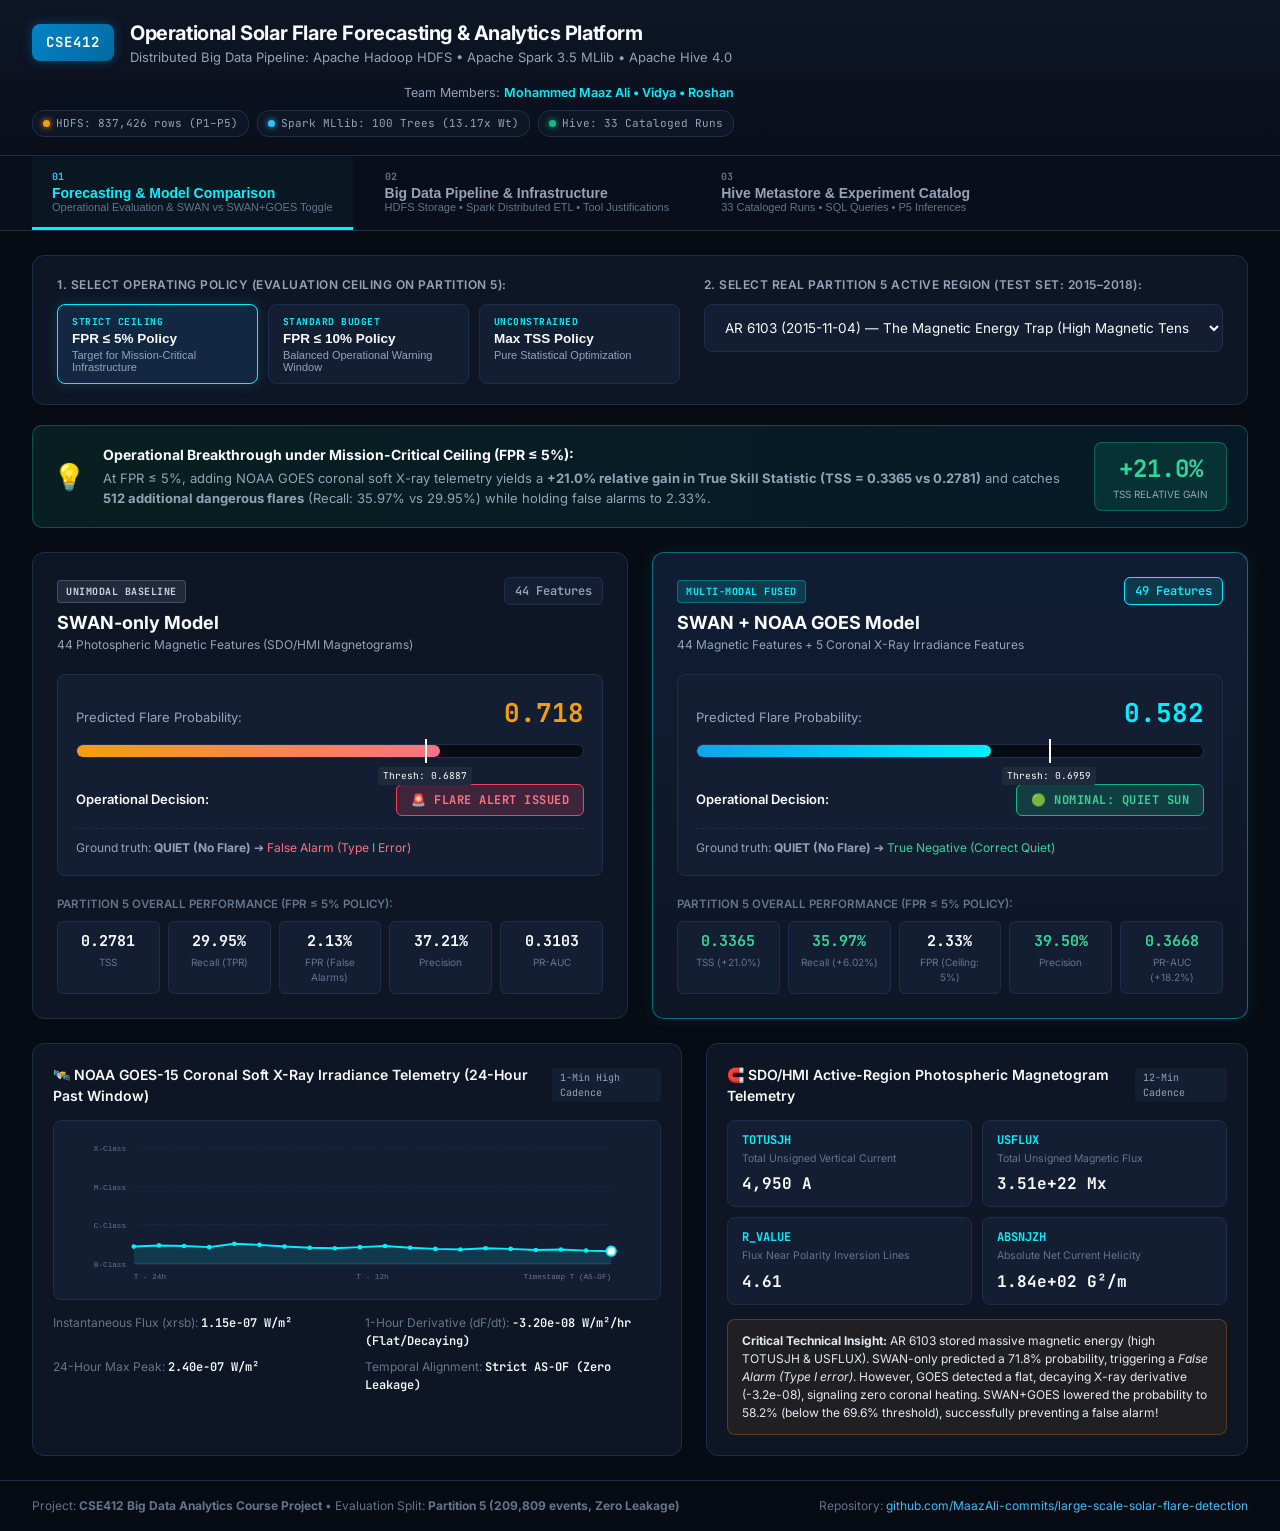
==== index.html @ 75562577 "feat: add operational space weather analytics dashboard for project demo" ====
<!DOCTYPE html>
<html lang="en">
<head>
  <meta charset="UTF-8">
  <meta name="viewport" content="width=device-width, initial-scale=1.0">
  <title>Operational Solar Flare Forecasting & Big Data Analytics | CSE412</title>
  <link rel="stylesheet" href="style.css">
  <link rel="preconnect" href="https://fonts.googleapis.com">
  <link rel="preconnect" href="https://fonts.gstatic.com" crossorigin>
  <link href="https://fonts.googleapis.com/css2?family=Inter:wght@400;500;600;700&family=JetBrains+Mono:wght@400;500;600&display=swap" rel="stylesheet">
</head>
<body>
  <!-- Top Application Header -->
  <header class="app-header">
    <div class="header-left">
      <div class="brand-badge">CSE412</div>
      <div class="brand-text">
        <h1>Operational Solar Flare Forecasting & Analytics Platform</h1>
        <p class="subtitle">Distributed Big Data Pipeline: Apache Hadoop HDFS • Apache Spark 3.5 MLlib • Apache Hive 4.0</p>
      </div>
    </div>
    <div class="header-right">
      <div class="team-badge">
        <span class="team-label">Team Members:</span>
        <span class="team-names">Mohammed Maaz Ali • Vidya • Roshan</span>
      </div>
      <div class="cluster-status-pills">
        <span class="status-pill status-hdfs"><span class="dot"></span> HDFS: 837,426 rows (P1–P5)</span>
        <span class="status-pill status-spark"><span class="dot"></span> Spark MLlib: 100 Trees (13.17x Wt)</span>
        <span class="status-pill status-hive"><span class="dot"></span> Hive: 33 Cataloged Runs</span>
      </div>
    </div>
  </header>

  <!-- Main Navigation Tabs -->
  <nav class="nav-tabs">
    <button class="nav-tab active" data-tab="tab-forecast" id="tab-btn-forecast">
      <span class="tab-num">01</span>
      <span class="tab-title">Forecasting & Model Comparison</span>
      <span class="tab-desc">Operational Evaluation & SWAN vs SWAN+GOES Toggle</span>
    </button>
    <button class="nav-tab" data-tab="tab-pipeline" id="tab-btn-pipeline">
      <span class="tab-num">02</span>
      <span class="tab-title">Big Data Pipeline & Infrastructure</span>
      <span class="tab-desc">HDFS Storage • Spark Distributed ETL • Tool Justifications</span>
    </button>
    <button class="nav-tab" data-tab="tab-hive" id="tab-btn-hive">
      <span class="tab-num">03</span>
      <span class="tab-title">Hive Metastore & Experiment Catalog</span>
      <span class="tab-desc">33 Cataloged Runs • SQL Queries • P5 Inferences</span>
    </button>
  </nav>

  <!-- Main Container -->
  <main class="app-main">

    <!-- TAB 1: FORECASTING & MODEL COMPARISON -->
    <section id="tab-forecast" class="tab-content active">
      
      <!-- Top Control Bar: Operating Policy & Test Event Selector -->
      <div class="control-panel">
        <div class="control-group">
          <label class="control-label">1. Select Operating Policy (Evaluation Ceiling on Partition 5):</label>
          <div class="policy-toggle-group">
            <button class="policy-btn active" data-policy="fpr5" id="btn-policy-fpr5">
              <span class="policy-badge">STRICT CEILING</span>
              <span class="policy-name">FPR ≤ 5% Policy</span>
              <span class="policy-sub">Target for Mission-Critical Infrastructure</span>
            </button>
            <button class="policy-btn" data-policy="fpr10" id="btn-policy-fpr10">
              <span class="policy-badge">STANDARD BUDGET</span>
              <span class="policy-name">FPR ≤ 10% Policy</span>
              <span class="policy-sub">Balanced Operational Warning Window</span>
            </button>
            <button class="policy-btn" data-policy="unconstrained" id="btn-policy-unconstrained">
              <span class="policy-badge">UNCONSTRAINED</span>
              <span class="policy-name">Max TSS Policy</span>
              <span class="policy-sub">Pure Statistical Optimization</span>
            </button>
          </div>
        </div>

        <div class="control-group">
          <label class="control-label" for="event-select">2. Select Real Partition 5 Active Region (Test Set: 2015–2018):</label>
          <div class="select-wrapper">
            <select id="event-select" class="event-dropdown">
              <option value="case2" selected>AR 6103 (2015-11-04) — The Magnetic Energy Trap (High Magnetic Tension, Zero Eruption)</option>
              <option value="case1">AR 6723 (2017-09-06) — Major X9.3 Eruption Event (Extreme Magnetic Shear + X-Ray Surge)</option>
              <option value="case3">AR 6227 (2016-02-12) — Moderate Field Complexity with Rapid Coronal Flare Spike</option>
              <option value="case4">AR 6543 (2017-04-02) — Quiet Sun Solar Minimum Background Baseline</option>
            </select>
          </div>
        </div>
      </div>

      <!-- Key Finding Headline Banner -->
      <div class="findings-banner" id="findings-banner">
        <div class="banner-icon">💡</div>
        <div class="banner-content">
          <div class="banner-title" id="banner-title">Operational Breakthrough at FPR ≤ 5% Constraint:</div>
          <div class="banner-text" id="banner-text">
            Under identical operating policy (FPR ≤ 5%), adding NOAA GOES soft X-ray telemetry yields a 
            <strong>+21.0% relative increase in True Skill Statistic (TSS = 0.3365 vs 0.2781)</strong> and catches 
            <strong>512 additional dangerous solar flares</strong> (Recall 35.97% vs 29.95%) while holding false alarms to just 2.33%.
          </div>
        </div>
        <div class="banner-stat">
          <span class="stat-big">+21.0%</span>
          <span class="stat-label">TSS Relative Gain</span>
        </div>
      </div>

      <!-- Side-by-Side Model Comparison Grid -->
      <div class="comparison-grid">
        
        <!-- Model A: SWAN-only (Unimodal) -->
        <div class="model-card card-swan" id="card-swan">
          <div class="model-header">
            <div class="model-meta">
              <span class="tag tag-unimodal">UNIMODAL BASELINE</span>
              <h3 class="model-name">SWAN-only Model</h3>
              <p class="model-sub">44 Photospheric Magnetic Features (SDO/HMI Magnetograms)</p>
            </div>
            <div class="model-features-count">44 Features</div>
          </div>

          <div class="inference-box">
            <div class="inf-label-row">
              <span class="inf-label">Predicted Flare Probability:</span>
              <span class="inf-prob" id="swan-prob">0.718</span>
            </div>
            <div class="prob-bar-container">
              <div class="prob-bar prob-bar-swan" id="swan-bar" style="width: 71.8%;"></div>
              <div class="threshold-marker" id="swan-thresh-marker" style="left: 68.8%;" title="Threshold: 0.6887">
                <span class="thresh-pin"></span>
                <span class="thresh-tag" id="swan-thresh-tag">Thresh: 0.6887</span>
              </div>
            </div>

            <div class="decision-row">
              <span class="dec-title">Operational Decision:</span>
              <span class="decision-badge badge-alert" id="swan-decision">🚨 FLARE ALERT ISSUED</span>
            </div>
            <div class="verification-note" id="swan-note">
              Ground truth: <strong>QUIET (No Flare)</strong> ➔ <span class="text-danger">False Alarm (Type I Error)</span>
            </div>
          </div>

          <div class="metrics-block">
            <div class="metrics-title">Partition 5 Overall Performance (FPR ≤ 5% Policy):</div>
            <div class="metrics-row">
              <div class="metric-item">
                <span class="m-val" id="swan-tss">0.2781</span>
                <span class="m-lbl">TSS</span>
              </div>
              <div class="metric-item">
                <span class="m-val" id="swan-recall">29.95%</span>
                <span class="m-lbl">Recall (TPR)</span>
              </div>
              <div class="metric-item">
                <span class="m-val" id="swan-fpr">2.13%</span>
                <span class="m-lbl">FPR (False Alarms)</span>
              </div>
              <div class="metric-item">
                <span class="m-val" id="swan-prec">37.21%</span>
                <span class="m-lbl">Precision</span>
              </div>
              <div class="metric-item">
                <span class="m-val" id="swan-prauc">0.3103</span>
                <span class="m-lbl">PR-AUC</span>
              </div>
            </div>
          </div>
        </div>

        <!-- Model B: SWAN + NOAA GOES (Multi-Modal) -->
        <div class="model-card card-fused" id="card-fused">
          <div class="model-header">
            <div class="model-meta">
              <span class="tag tag-multimodal">MULTI-MODAL FUSED</span>
              <h3 class="model-name">SWAN + NOAA GOES Model</h3>
              <p class="model-sub">44 Magnetic Features + 5 Coronal X-Ray Irradiance Features</p>
            </div>
            <div class="model-features-count badge-accent">49 Features</div>
          </div>

          <div class="inference-box">
            <div class="inf-label-row">
              <span class="inf-label">Predicted Flare Probability:</span>
              <span class="inf-prob prob-fused" id="fused-prob">0.582</span>
            </div>
            <div class="prob-bar-container">
              <div class="prob-bar prob-bar-fused" id="fused-bar" style="width: 58.2%;"></div>
              <div class="threshold-marker" id="fused-thresh-marker" style="left: 69.5%;" title="Threshold: 0.6959">
                <span class="thresh-pin"></span>
                <span class="thresh-tag" id="fused-thresh-tag">Thresh: 0.6959</span>
              </div>
            </div>

            <div class="decision-row">
              <span class="dec-title">Operational Decision:</span>
              <span class="decision-badge badge-quiet" id="fused-decision">🟢 NOMINAL: QUIET SUN</span>
            </div>
            <div class="verification-note" id="fused-note">
              Ground truth: <strong>QUIET (No Flare)</strong> ➔ <span class="text-success">Correct True Negative (Zero False Alarm)</span>
            </div>
          </div>

          <div class="metrics-block">
            <div class="metrics-title">Partition 5 Overall Performance (FPR ≤ 5% Policy):</div>
            <div class="metrics-row">
              <div class="metric-item">
                <span class="m-val val-highlight" id="fused-tss">0.3365</span>
                <span class="m-lbl">TSS (+21.0%)</span>
              </div>
              <div class="metric-item">
                <span class="m-val val-highlight" id="fused-recall">35.97%</span>
                <span class="m-lbl">Recall (+6.02%)</span>
              </div>
              <div class="metric-item">
                <span class="m-val" id="fused-fpr">2.33%</span>
                <span class="m-lbl">FPR (Ceiling: 5%)</span>
              </div>
              <div class="metric-item">
                <span class="m-val val-highlight" id="fused-prec">39.50%</span>
                <span class="m-lbl">Precision</span>
              </div>
              <div class="metric-item">
                <span class="m-val val-highlight" id="fused-prauc">0.3668</span>
                <span class="m-lbl">PR-AUC (+18.2%)</span>
              </div>
            </div>
          </div>
        </div>

      </div>

      <!-- Physical Telemetry Inspection Panel (Waveform + Magnetics) -->
      <div class="telemetry-grid">
        <!-- GOES Waveform -->
        <div class="telemetry-card">
          <div class="tel-header">
            <h4>🛰️ NOAA GOES-15 Coronal Soft X-Ray Irradiance Telemetry (24-Hour Past Window)</h4>
            <span class="tel-badge">1-Min High Cadence</span>
          </div>
          <div class="chart-container" id="goes-chart-container">
            <svg id="goes-chart" viewBox="0 0 700 200" class="waveform-svg"></svg>
          </div>
          <div class="tel-stats-row">
            <div class="tel-stat"><span class="t-lbl">Instantaneous Flux (xrsb):</span> <span class="t-val" id="val-xrsb">1.15e-07 W/m²</span></div>
            <div class="tel-stat"><span class="t-lbl">1-Hour Derivative (dF/dt):</span> <span class="t-val" id="val-deriv">-3.20e-08 W/m²/hr (Flat)</span></div>
            <div class="tel-stat"><span class="t-lbl">24-Hour Max Peak:</span> <span class="t-val" id="val-max24">2.40e-07 W/m²</span></div>
            <div class="tel-stat"><span class="t-lbl">Temporal Alignment:</span> <span class="t-val text-success">Strict AS-OF (Zero Leakage)</span></div>
          </div>
        </div>

        <!-- SWAN Magnetics -->
        <div class="telemetry-card">
          <div class="tel-header">
            <h4>🧲 SDO/HMI Active-Region Photospheric Magnetogram Telemetry</h4>
            <span class="tel-badge">12-Min Cadence</span>
          </div>
          <div class="magnetic-grid">
            <div class="mag-item">
              <span class="mag-name">TOTUSJH</span>
              <span class="mag-desc">Total Unsigned Vertical Current</span>
              <span class="mag-val" id="val-totusjh">4,950 A</span>
            </div>
            <div class="mag-item">
              <span class="mag-name">USFLUX</span>
              <span class="mag-desc">Total Unsigned Magnetic Flux</span>
              <span class="mag-val" id="val-usflux">3.51e+22 Mx</span>
            </div>
            <div class="mag-item">
              <span class="mag-name">R_VALUE</span>
              <span class="mag-desc">Flux Near Polarity Inversion Lines</span>
              <span class="mag-val" id="val-rvalue">4.61</span>
            </div>
            <div class="mag-item">
              <span class="mag-name">ABSNJZH</span>
              <span class="mag-desc">Absolute Net Current Helicity</span>
              <span class="mag-val" id="val-absnjzh">1.84e+02 G²/m</span>
            </div>
          </div>
          <div class="physics-explanation" id="physics-explanation">
            <strong>Physics Insight:</strong> AR 6103 stores high magnetic tension (high <code>TOTUSJH</code>), misleading magnetic-only models. However, the flat GOES flux derivative indicates no active coronal reconnection, allowing the combined model to avoid a false alarm.
          </div>
        </div>
      </div>

    </section>

    <!-- TAB 2: BIG DATA PIPELINE & INFRASTRUCTURE -->
    <section id="tab-pipeline" class="tab-content">
      
      <!-- Interactive Pipeline Flow Banner -->
      <div class="pipeline-flow-wrapper">
        <h3 class="section-title">End-to-End Distributed Data Flow (Click any stage to inspect technical specs)</h3>
        
        <div class="flow-stages-row">
          <div class="flow-stage active" data-stage="1" id="stage-btn-1">
            <div class="stage-step">STAGE 01</div>
            <div class="stage-name">Multi-Modal Ingestion</div>
            <div class="stage-sub">SWAN-SF (12m) + GOES (1m)</div>
            <div class="stage-pill">Zero Look-Ahead</div>
          </div>
          <div class="flow-arrow">➔</div>

          <div class="flow-stage" data-stage="2" id="stage-btn-2">
            <div class="stage-step">STAGE 02</div>
            <div class="stage-name">Hadoop HDFS Storage</div>
            <div class="stage-sub">hdfs://localhost:9000</div>
            <div class="stage-pill">837k Rows • Parquet</div>
          </div>
          <div class="flow-arrow">➔</div>

          <div class="flow-stage" data-stage="3" id="stage-btn-3">
            <div class="stage-step">STAGE 03</div>
            <div class="stage-name">Spark In-Memory ETL</div>
            <div class="stage-sub">Imputer • VectorAssembler</div>
            <div class="stage-pill">Fitted on P1–P3</div>
          </div>
          <div class="flow-arrow">➔</div>

          <div class="flow-stage" data-stage="4" id="stage-btn-4">
            <div class="stage-step">STAGE 04</div>
            <div class="stage-name">Spark MLlib Distributed RF</div>
            <div class="stage-sub">100 Trees • Depth 10</div>
            <div class="stage-pill">13.17:1 Cost Weight</div>
          </div>
          <div class="flow-arrow">➔</div>

          <div class="flow-stage" data-stage="5" id="stage-btn-5">
            <div class="stage-step">STAGE 05</div>
            <div class="stage-name">Apache Hive Metastore</div>
            <div class="stage-sub">solar_flare Database</div>
            <div class="stage-pill">33 Benchmark Runs</div>
          </div>
        </div>
      </div>

      <!-- Stage Detail Inspector Panel -->
      <div class="stage-detail-card" id="stage-detail-panel">
        <div class="detail-header">
          <span class="detail-badge" id="detail-badge">STAGE 01</span>
          <h3 class="detail-title" id="detail-title">Multi-Modal Telemetry Ingestion & AS-OF Temporal Alignment</h3>
        </div>
        <div class="detail-grid" id="detail-grid">
          <!-- Dynamically populated by JS -->
        </div>
      </div>

      <!-- Rigorous Tool Justification Matrix (Direct CSE412 Requirement) -->
      <div class="tools-matrix-card">
        <div class="matrix-header">
          <h3 class="section-title">Architectural Tool Justifications (Course Requirements Matrix)</h3>
          <p class="matrix-sub">Technical justifications for why standard single-node tools (Pandas/Scikit-Learn/Postgres) were rejected in favor of the Apache Big Data Stack.</p>
        </div>

        <div class="justification-table-wrapper">
          <table class="justification-table">
            <thead>
              <tr>
                <th>Component</th>
                <th>Selected Big Data Tool</th>
                <th>Rejected Alternative</th>
                <th>Technical & Architectural Justification</th>
              </tr>
            </thead>
            <tbody>
              <tr>
                <td><strong>Distributed Storage</strong></td>
                <td><span class="tag-tool tag-hdfs">Apache Hadoop HDFS</span></td>
                <td>Local POSIX Filesystem / NFS</td>
                <td>Provides block-level (128 MB) fault tolerance and rack awareness across commodity nodes. Crucially, allows Spark to schedule compute on the exact physical worker hosting data blocks (<code>PROCESS_LOCAL</code>), avoiding expensive network shuffles across 837k rows.</td>
              </tr>
              <tr>
                <td><strong>In-Memory Processing</strong></td>
                <td><span class="tag-tool tag-spark">Apache Spark 3.5 (PySpark)</span></td>
                <td>Pandas / Python Multiprocessing</td>
                <td>Single-node Pandas crashes with Out-Of-Memory (OOM) during rolling window joins across 8.9 GB raw time-series. Spark constructs an optimized in-memory DAG (Directed Acyclic Graph) with lazy execution, distributed caching, and zero memory thrashing.</td>
              </tr>
              <tr>
                <td><strong>Distributed ML Engine</strong></td>
                <td><span class="tag-tool tag-spark">Spark MLlib RandomForest</span></td>
                <td>Scikit-learn <code>RandomForestClassifier</code></td>
                <td>Scikit-learn requires all training data to fit in single-machine RAM and trains trees sequentially. Spark MLlib distributes tree node splitting across worker cores using <code>DTStatsAggregator</code>, training 100 deep trees on 518k samples in minutes.</td>
              </tr>
              <tr>
                <td><strong>Data Warehouse / Catalog</strong></td>
                <td><span class="tag-tool tag-hive">Apache Hive 4.0 Metastore</span></td>
                <td>Traditional Relational RDBMS (MySQL)</td>
                <td>Provides schema-on-read directly over the existing HDFS Parquet warehouse without copying or duplicating data. Decouples compute from storage, enabling Spark SQL, Hive CLI, and external audit scripts to query model experiments simultaneously.</td>
              </tr>
              <tr>
                <td><strong>Storage Format</strong></td>
                <td><span class="tag-tool tag-parquet">Apache Parquet (Snappy)</span></td>
                <td>CSV / TSV Flat Files</td>
                <td>Columnar layout enables projection pruning (reading only requested features from disk) and predicate pushdown. Snappy block compression reduced raw 8.9 GB TSV footprint by over 75% down to ~2.1 GB while maintaining high-speed CPU decompression.</td>
              </tr>
            </tbody>
          </table>
        </div>
      </div>

    </section>

    <!-- TAB 3: HIVE METASTORE & EXPERIMENT CATALOG -->
    <section id="tab-hive" class="tab-content">
      
      <div class="hive-controls-bar">
        <div class="hive-title-meta">
          <span class="tag tag-hive">HIVE DATA WAREHOUSE</span>
          <h3>Table: <code>solar_flare.model_experiments</code> (33 Persisted Runs)</h3>
          <p class="hive-sub">Location: <code>hdfs://localhost:9000/user/hive/warehouse/solar_flare.db/model_experiments</code></p>
        </div>

        <div class="hive-filters">
          <div class="filter-item">
            <label for="filter-features">Feature Set:</label>
            <select id="filter-features" class="hive-select">
              <option value="ALL">All Feature Sets (33)</option>
              <option value="SWAN+GOES" selected>SWAN+GOES Multi-Modal</option>
              <option value="SWAN-only">SWAN-only Baseline</option>
              <option value="GOES-only">GOES-only Telemetry</option>
            </select>
          </div>
          <div class="filter-item">
            <label for="filter-policy">Policy:</label>
            <select id="filter-policy" class="hive-select">
              <option value="ALL">All Policies</option>
              <option value="FPR5">FPR ≤ 5% Policy</option>
              <option value="FPR10">FPR ≤ 10% Policy</option>
              <option value="TUNED">Tuned / Unconstrained</option>
            </select>
          </div>
          <div class="filter-item">
            <label for="search-input">Search Run ID:</label>
            <input type="text" id="search-input" class="hive-input" placeholder="e.g. STAGE1_SWAN_GOES...">
          </div>
        </div>
      </div>

      <!-- SQL Query View Drawer -->
      <div class="sql-query-card">
        <div class="sql-header">
          <span class="sql-badge">HiveQL Query Executed</span>
          <span class="sql-meta">Database: <code>solar_flare</code></span>
        </div>
        <pre class="sql-code"><code>SELECT experiment_id, feature_set, round(decision_threshold, 4) AS thresh, 
       round(tss, 4) AS tss, round(tpr * 100, 2) AS recall_pct, round(fpr * 100, 2) AS fpr_pct, 
       round(precision * 100, 2) AS prec_pct, round(f1_score, 4) AS f1, tp, fp, tn, fn
FROM solar_flare.model_experiments 
ORDER BY tss DESC;</code></pre>
      </div>

      <!-- Experiments Data Table -->
      <div class="table-responsive">
        <table class="hive-table" id="hive-experiments-table">
          <thead>
            <tr>
              <th data-sort="id">Experiment ID ⬍</th>
              <th data-sort="features">Feature Set ⬍</th>
              <th data-sort="trees">Trees / Depth ⬍</th>
              <th data-sort="weight">Weight ⬍</th>
              <th data-sort="thresh">Threshold ⬍</th>
              <th data-sort="tss" class="th-sort-active">TSS ⬍</th>
              <th data-sort="recall">Recall (TPR) ⬍</th>
              <th data-sort="fpr">FPR ⬍</th>
              <th data-sort="precision">Precision ⬍</th>
              <th data-sort="f1">F1-Score ⬍</th>
              <th>TP</th>
              <th>FP</th>
              <th>Missed (FN)</th>
            </tr>
          </thead>
          <tbody id="experiments-tbody">
            <!-- Populated dynamically by app.js with real 33 runs -->
          </tbody>
        </table>
      </div>

    </section>

  </main>

  <!-- Application Footer -->
  <footer class="app-footer">
    <div class="footer-left">
      <span>Project: <strong>CSE412 Big Data Analytics Course Project</strong></span>
      <span>•</span>
      <span>Evaluation Split: <strong>Partition 5 (209,809 events, Zero Leakage)</strong></span>
    </div>
    <div class="footer-right">
      <span>Repository: <a href="https://github.com/MaazAli-commits/large-scale-solar-flare-detection" target="_blank" class="repo-link">github.com/MaazAli-commits/large-scale-solar-flare-detection</a></span>
    </div>
  </footer>

  <script src="app.js"></script>
</body>
</html>
---- style.css ----
/* ==============================================================================
   Operational Solar Flare Forecasting Dashboard Stylesheet
   CSE412: Big Data Analytics (Dark Tech Operations Aesthetic)
   ============================================================================== */

:root {
  --bg-main: #070B14;
  --bg-surface: #0E1626;
  --bg-card: #131E33;
  --bg-card-hover: #192742;
  --border-subtle: #1E2E4A;
  --border-strong: #2E456E;
  
  --text-primary: #F8FAFC;
  --text-secondary: #94A3B8;
  --text-muted: #64748B;
  
  --accent-cyan: #00F0FF;
  --accent-blue: #38BDF8;
  --accent-gold: #F59E0B;
  --accent-gold-glow: rgba(245, 158, 11, 0.2);
  --accent-red: #F43F5E;
  --accent-red-glow: rgba(244, 63, 94, 0.2);
  --accent-green: #10B981;
  --accent-green-glow: rgba(16, 185, 129, 0.2);
  --accent-purple: #A855F7;

  --font-main: 'Inter', -apple-system, BlinkMacSystemFont, "Segoe UI", Roboto, sans-serif;
  --font-mono: 'JetBrains Mono', monospace;
}

* {
  box-sizing: border-box;
  margin: 0;
  padding: 0;
}

body {
  font-family: var(--font-main);
  background-color: var(--bg-main);
  color: var(--text-primary);
  line-height: 1.5;
  min-height: 100vh;
  display: flex;
  flex-direction: column;
}

/* Header */
.app-header {
  background: linear-gradient(180deg, #0E1626 0%, #090E1A 100%);
  border-bottom: 1px solid var(--border-subtle);
  padding: 18px 32px;
  display: flex;
  justify-content: space-between;
  align-items: center;
  flex-wrap: wrap;
  gap: 16px;
}

.header-left {
  display: flex;
  align-items: center;
  gap: 16px;
}

.brand-badge {
  background: linear-gradient(135deg, #0284C7, #0369A1);
  color: #FFFFFF;
  font-family: var(--font-mono);
  font-size: 14px;
  font-weight: 700;
  padding: 8px 14px;
  border-radius: 8px;
  letter-spacing: 1px;
  box-shadow: 0 0 12px rgba(2, 132, 199, 0.4);
}

.brand-text h1 {
  font-size: 20px;
  font-weight: 700;
  letter-spacing: -0.02em;
  color: var(--text-primary);
}

.brand-text .subtitle {
  font-size: 13px;
  color: var(--text-secondary);
}

.header-right {
  display: flex;
  flex-direction: column;
  align-items: flex-end;
  gap: 8px;
}

.team-badge {
  font-size: 12.5px;
  color: var(--text-secondary);
}

.team-names {
  color: var(--accent-cyan);
  font-weight: 600;
}

.cluster-status-pills {
  display: flex;
  gap: 8px;
}

.status-pill {
  font-family: var(--font-mono);
  font-size: 11px;
  padding: 4px 10px;
  border-radius: 12px;
  background-color: var(--bg-surface);
  border: 1px solid var(--border-subtle);
  display: inline-flex;
  align-items: center;
  gap: 6px;
  color: var(--text-secondary);
}

.status-pill .dot {
  width: 7px;
  height: 7px;
  border-radius: 50%;
  background-color: var(--accent-green);
  box-shadow: 0 0 6px var(--accent-green);
}

.status-hdfs .dot { background-color: var(--accent-gold); box-shadow: 0 0 6px var(--accent-gold); }
.status-spark .dot { background-color: var(--accent-blue); box-shadow: 0 0 6px var(--accent-blue); }

/* Navigation Tabs */
.nav-tabs {
  background-color: #090E1A;
  border-bottom: 1px solid var(--border-subtle);
  display: flex;
  padding: 0 32px;
  gap: 12px;
}

.nav-tab {
  background: none;
  border: none;
  color: var(--text-secondary);
  padding: 14px 20px;
  cursor: pointer;
  display: flex;
  flex-direction: column;
  align-items: flex-start;
  position: relative;
  transition: all 0.2s ease;
  border-bottom: 3px solid transparent;
}

.nav-tab:hover {
  color: var(--text-primary);
  background-color: rgba(255, 255, 255, 0.02);
}

.nav-tab.active {
  color: var(--accent-cyan);
  border-bottom-color: var(--accent-cyan);
  background-color: rgba(0, 240, 255, 0.04);
}

.tab-num {
  font-family: var(--font-mono);
  font-size: 10px;
  font-weight: 700;
  color: var(--text-muted);
  margin-bottom: 2px;
}

.nav-tab.active .tab-num {
  color: var(--accent-blue);
}

.tab-title {
  font-size: 14px;
  font-weight: 600;
}

.tab-desc {
  font-size: 11px;
  color: var(--text-muted);
}

/* Main Container */
.app-main {
  flex: 1;
  padding: 24px 32px;
}

.tab-content {
  display: none;
}

.tab-content.active {
  display: block;
}

/* Control Panel */
.control-panel {
  background-color: var(--bg-surface);
  border: 1px solid var(--border-subtle);
  border-radius: 12px;
  padding: 20px 24px;
  margin-bottom: 20px;
  display: grid;
  grid-template-columns: 1.2fr 1fr;
  gap: 24px;
}

.control-label {
  display: block;
  font-size: 12px;
  font-weight: 600;
  text-transform: uppercase;
  letter-spacing: 0.5px;
  color: var(--text-secondary);
  margin-bottom: 10px;
}

.policy-toggle-group {
  display: flex;
  gap: 10px;
}

.policy-btn {
  flex: 1;
  background-color: var(--bg-card);
  border: 1px solid var(--border-subtle);
  border-radius: 8px;
  padding: 10px 14px;
  cursor: pointer;
  text-align: left;
  display: flex;
  flex-direction: column;
  gap: 3px;
  transition: all 0.2s ease;
}

.policy-btn:hover {
  background-color: var(--bg-card-hover);
  border-color: var(--border-strong);
}

.policy-btn.active {
  background-color: #122842;
  border-color: var(--accent-cyan);
  box-shadow: 0 0 14px rgba(0, 240, 255, 0.15);
}

.policy-badge {
  font-family: var(--font-mono);
  font-size: 9.5px;
  font-weight: 700;
  color: var(--accent-cyan);
  letter-spacing: 0.5px;
}

.policy-name {
  font-size: 13.5px;
  font-weight: 700;
  color: var(--text-primary);
}

.policy-sub {
  font-size: 11px;
  color: var(--text-secondary);
}

.event-dropdown {
  width: 100%;
  background-color: var(--bg-card);
  border: 1px solid var(--border-subtle);
  border-radius: 8px;
  padding: 14px 16px;
  font-family: var(--font-main);
  font-size: 13.5px;
  color: var(--text-primary);
  cursor: pointer;
  outline: none;
  transition: border-color 0.2s;
}

.event-dropdown:focus {
  border-color: var(--accent-cyan);
}

/* Findings Banner */
.findings-banner {
  background: linear-gradient(90deg, rgba(16, 185, 129, 0.12) 0%, rgba(2, 132, 199, 0.12) 100%);
  border: 1px solid rgba(16, 185, 129, 0.35);
  border-radius: 10px;
  padding: 16px 20px;
  margin-bottom: 24px;
  display: flex;
  align-items: center;
  gap: 18px;
}

.banner-icon {
  font-size: 26px;
}

.banner-content {
  flex: 1;
}

.banner-title {
  font-size: 14px;
  font-weight: 700;
  color: var(--text-primary);
  margin-bottom: 4px;
}

.banner-text {
  font-size: 13px;
  color: var(--text-secondary);
  line-height: 1.5;
}

.banner-stat {
  display: flex;
  flex-direction: column;
  align-items: center;
  background-color: rgba(16, 185, 129, 0.15);
  border: 1px solid rgba(16, 185, 129, 0.4);
  padding: 8px 18px;
  border-radius: 8px;
}

.stat-big {
  font-family: var(--font-mono);
  font-size: 24px;
  font-weight: 700;
  color: #34D399;
}

.stat-label {
  font-size: 10px;
  color: var(--text-secondary);
  text-transform: uppercase;
}

/* Comparison Grid */
.comparison-grid {
  display: grid;
  grid-template-columns: 1fr 1fr;
  gap: 24px;
  margin-bottom: 24px;
}

.model-card {
  background-color: var(--bg-surface);
  border: 1px solid var(--border-subtle);
  border-radius: 12px;
  padding: 24px;
  display: flex;
  flex-direction: column;
  gap: 20px;
  position: relative;
  transition: border-color 0.2s;
}

.card-fused {
  border-color: rgba(0, 240, 255, 0.4);
  background: linear-gradient(180deg, #0F1D33 0%, var(--bg-surface) 100%);
  box-shadow: 0 0 20px rgba(0, 240, 255, 0.08);
}

.model-header {
  display: flex;
  justify-content: space-between;
  align-items: flex-start;
}

.tag {
  font-family: var(--font-mono);
  font-size: 10px;
  font-weight: 700;
  padding: 3px 8px;
  border-radius: 4px;
  letter-spacing: 0.5px;
  display: inline-block;
  margin-bottom: 6px;
}

.tag-unimodal {
  background-color: rgba(148, 163, 184, 0.15);
  color: #CBD5E1;
  border: 1px solid rgba(148, 163, 184, 0.3);
}

.tag-multimodal {
  background-color: rgba(0, 240, 255, 0.15);
  color: var(--accent-cyan);
  border: 1px solid rgba(0, 240, 255, 0.3);
}

.model-name {
  font-size: 18px;
  font-weight: 700;
  color: var(--text-primary);
}

.model-sub {
  font-size: 12px;
  color: var(--text-secondary);
}

.model-features-count {
  font-family: var(--font-mono);
  font-size: 12px;
  font-weight: 600;
  padding: 4px 10px;
  border-radius: 6px;
  background-color: var(--bg-card);
  border: 1px solid var(--border-subtle);
  color: var(--text-secondary);
}

.badge-accent {
  background-color: rgba(0, 240, 255, 0.12);
  border-color: var(--accent-cyan);
  color: var(--accent-cyan);
}

/* Inference Box */
.inference-box {
  background-color: var(--bg-card);
  border: 1px solid var(--border-subtle);
  border-radius: 8px;
  padding: 18px;
  display: flex;
  flex-direction: column;
  gap: 12px;
}

.inf-label-row {
  display: flex;
  justify-content: space-between;
  align-items: baseline;
}

.inf-label {
  font-size: 13px;
  color: var(--text-secondary);
}

.inf-prob {
  font-family: var(--font-mono);
  font-size: 26px;
  font-weight: 700;
  color: var(--accent-gold);
}

.prob-fused {
  color: var(--accent-cyan);
}

.prob-bar-container {
  height: 14px;
  background-color: #070B14;
  border-radius: 7px;
  position: relative;
  overflow: visible;
  border: 1px solid var(--border-subtle);
}

.prob-bar {
  height: 100%;
  border-radius: 6px;
  transition: width 0.4s ease;
}

.prob-bar-swan {
  background: linear-gradient(90deg, #F59E0B, #FB7185);
}

.prob-bar-fused {
  background: linear-gradient(90deg, #0EA5E9, #00F0FF);
}

.threshold-marker {
  position: absolute;
  top: -6px;
  bottom: -6px;
  width: 2px;
  background-color: #FFFFFF;
  z-index: 5;
  transition: left 0.3s ease;
}

.thresh-tag {
  position: absolute;
  bottom: -22px;
  transform: translateX(-50%);
  font-family: var(--font-mono);
  font-size: 9.5px;
  color: #FFFFFF;
  background-color: #1E293B;
  padding: 2px 5px;
  border-radius: 3px;
  white-space: nowrap;
}

.decision-row {
  display: flex;
  justify-content: space-between;
  align-items: center;
  margin-top: 14px;
}

.dec-title {
  font-size: 13px;
  font-weight: 600;
}

.decision-badge {
  font-family: var(--font-mono);
  font-size: 12px;
  font-weight: 700;
  padding: 6px 14px;
  border-radius: 6px;
  letter-spacing: 0.5px;
}

.badge-alert {
  background-color: rgba(244, 63, 94, 0.2);
  color: #FB7185;
  border: 1px solid var(--accent-red);
}

.badge-quiet {
  background-color: rgba(16, 185, 129, 0.2);
  color: #34D399;
  border: 1px solid var(--accent-green);
}

.verification-note {
  font-size: 12px;
  color: var(--text-secondary);
  border-top: 1px dashed var(--border-subtle);
  padding-top: 10px;
}

.text-danger { color: #FB7185; }
.text-success { color: #34D399; }

/* Metrics Block */
.metrics-block {
  display: flex;
  flex-direction: column;
  gap: 8px;
}

.metrics-title {
  font-size: 11.5px;
  font-weight: 600;
  text-transform: uppercase;
  color: var(--text-muted);
}

.metrics-row {
  display: grid;
  grid-template-columns: repeat(5, 1fr);
  gap: 8px;
}

.metric-item {
  background-color: var(--bg-card);
  border: 1px solid var(--border-subtle);
  border-radius: 6px;
  padding: 8px 10px;
  text-align: center;
  display: flex;
  flex-direction: column;
  gap: 2px;
}

.m-val {
  font-family: var(--font-mono);
  font-size: 15px;
  font-weight: 700;
  color: var(--text-primary);
}

.val-highlight {
  color: #34D399;
}

.m-lbl {
  font-size: 10px;
  color: var(--text-muted);
}

/* Telemetry Grid */
.telemetry-grid {
  display: grid;
  grid-template-columns: 1.2fr 1fr;
  gap: 24px;
}

.telemetry-card {
  background-color: var(--bg-surface);
  border: 1px solid var(--border-subtle);
  border-radius: 12px;
  padding: 20px;
  display: flex;
  flex-direction: column;
  gap: 14px;
}

.tel-header {
  display: flex;
  justify-content: space-between;
  align-items: center;
}

.tel-header h4 {
  font-size: 14px;
  font-weight: 600;
}

.tel-badge {
  font-family: var(--font-mono);
  font-size: 10px;
  color: var(--text-secondary);
  background-color: var(--bg-card);
  padding: 2px 8px;
  border-radius: 4px;
}

.chart-container {
  background-color: var(--bg-card);
  border: 1px solid var(--border-subtle);
  border-radius: 8px;
  padding: 12px;
  height: 180px;
}

.waveform-svg {
  width: 100%;
  height: 100%;
}

.tel-stats-row {
  display: grid;
  grid-template-columns: 1fr 1fr;
  gap: 8px 16px;
  font-size: 12px;
}

.t-lbl { color: var(--text-muted); }
.t-val { font-family: var(--font-mono); color: var(--text-primary); font-weight: 600; }

.magnetic-grid {
  display: grid;
  grid-template-columns: 1fr 1fr;
  gap: 10px;
}

.mag-item {
  background-color: var(--bg-card);
  border: 1px solid var(--border-subtle);
  border-radius: 8px;
  padding: 10px 14px;
  display: flex;
  flex-direction: column;
  gap: 2px;
}

.mag-name {
  font-family: var(--font-mono);
  font-size: 12px;
  font-weight: 700;
  color: var(--accent-cyan);
}

.mag-desc {
  font-size: 10.5px;
  color: var(--text-muted);
}

.mag-val {
  font-family: var(--font-mono);
  font-size: 16px;
  font-weight: 700;
  color: var(--text-primary);
  margin-top: 4px;
}

.physics-explanation {
  background-color: rgba(245, 158, 11, 0.08);
  border: 1px solid rgba(245, 158, 11, 0.25);
  border-radius: 8px;
  padding: 12px 14px;
  font-size: 12px;
  color: #E2E8F0;
  line-height: 1.5;
}

/* ==============================================================================
   TAB 2: BIG DATA PIPELINE & INFRASTRUCTURE
   ============================================================================== */

.pipeline-flow-wrapper {
  background-color: var(--bg-surface);
  border: 1px solid var(--border-subtle);
  border-radius: 12px;
  padding: 24px;
  margin-bottom: 24px;
}

.section-title {
  font-size: 16px;
  font-weight: 700;
  margin-bottom: 16px;
}

.flow-stages-row {
  display: flex;
  align-items: center;
  gap: 12px;
  overflow-x: auto;
  padding-bottom: 6px;
}

.flow-stage {
  flex: 1;
  min-width: 170px;
  background-color: var(--bg-card);
  border: 1.5px solid var(--border-subtle);
  border-radius: 10px;
  padding: 14px 16px;
  cursor: pointer;
  display: flex;
  flex-direction: column;
  gap: 4px;
  transition: all 0.2s ease;
}

.flow-stage:hover {
  background-color: var(--bg-card-hover);
  border-color: var(--border-strong);
}

.flow-stage.active {
  background-color: #12243D;
  border-color: var(--accent-cyan);
  box-shadow: 0 0 16px rgba(0, 240, 255, 0.15);
}

.stage-step {
  font-family: var(--font-mono);
  font-size: 9.5px;
  font-weight: 700;
  color: var(--text-muted);
}

.flow-stage.active .stage-step {
  color: var(--accent-cyan);
}

.stage-name {
  font-size: 13.5px;
  font-weight: 700;
  color: var(--text-primary);
}

.stage-sub {
  font-size: 11px;
  color: var(--text-secondary);
}

.stage-pill {
  font-family: var(--font-mono);
  font-size: 9.5px;
  padding: 2px 6px;
  border-radius: 4px;
  background-color: rgba(255, 255, 255, 0.05);
  color: var(--text-secondary);
  align-self: flex-start;
  margin-top: 4px;
}

.flow-arrow {
  color: var(--accent-cyan);
  font-size: 18px;
  user-select: none;
}

.stage-detail-card {
  background-color: var(--bg-surface);
  border: 1px solid var(--border-subtle);
  border-radius: 12px;
  padding: 24px;
  margin-bottom: 24px;
}

.detail-header {
  display: flex;
  align-items: center;
  gap: 12px;
  margin-bottom: 16px;
  padding-bottom: 12px;
  border-bottom: 1px solid var(--border-subtle);
}

.detail-badge {
  font-family: var(--font-mono);
  font-size: 11px;
  font-weight: 700;
  background-color: var(--accent-cyan);
  color: var(--bg-main);
  padding: 4px 10px;
  border-radius: 6px;
}

.detail-title {
  font-size: 17px;
  font-weight: 700;
}

.detail-grid {
  display: grid;
  grid-template-columns: repeat(3, 1fr);
  gap: 16px;
}

.detail-item {
  background-color: var(--bg-card);
  border: 1px solid var(--border-subtle);
  border-radius: 8px;
  padding: 14px 16px;
  display: flex;
  flex-direction: column;
  gap: 4px;
}

.detail-item-title {
  font-size: 12px;
  font-weight: 700;
  color: var(--accent-blue);
  text-transform: uppercase;
}

.detail-item-text {
  font-size: 13px;
  color: var(--text-secondary);
  line-height: 1.5;
}

.tools-matrix-card {
  background-color: var(--bg-surface);
  border: 1px solid var(--border-subtle);
  border-radius: 12px;
  padding: 24px;
}

.matrix-sub {
  font-size: 13px;
  color: var(--text-secondary);
  margin-bottom: 18px;
}

.justification-table-wrapper {
  overflow-x: auto;
}

.justification-table {
  width: 100%;
  border-collapse: collapse;
  font-size: 13px;
}

.justification-table th {
  background-color: var(--bg-card);
  padding: 12px 16px;
  text-align: left;
  font-weight: 600;
  color: var(--text-secondary);
  border-bottom: 1px solid var(--border-strong);
}

.justification-table td {
  padding: 14px 16px;
  border-bottom: 1px solid var(--border-subtle);
  vertical-align: top;
  line-height: 1.5;
}

.justification-table tr:hover td {
  background-color: rgba(255, 255, 255, 0.02);
}

.tag-tool {
  font-family: var(--font-mono);
  font-size: 11px;
  font-weight: 600;
  padding: 4px 8px;
  border-radius: 4px;
  display: inline-block;
  white-space: nowrap;
}

.tag-hdfs { background-color: rgba(245, 158, 11, 0.15); color: #FCD34D; border: 1px solid rgba(245, 158, 11, 0.3); }
.tag-spark { background-color: rgba(14, 165, 233, 0.15); color: #7DD3FC; border: 1px solid rgba(14, 165, 233, 0.3); }
.tag-hive { background-color: rgba(16, 185, 129, 0.15); color: #6EE7B7; border: 1px solid rgba(16, 185, 129, 0.3); }
.tag-parquet { background-color: rgba(168, 85, 247, 0.15); color: #D8B4FE; border: 1px solid rgba(168, 85, 247, 0.3); }

/* ==============================================================================
   TAB 3: HIVE METASTORE & EXPERIMENTS
   ============================================================================== */

.hive-controls-bar {
  background-color: var(--bg-surface);
  border: 1px solid var(--border-subtle);
  border-radius: 12px;
  padding: 20px 24px;
  margin-bottom: 20px;
  display: flex;
  justify-content: space-between;
  align-items: center;
  flex-wrap: wrap;
  gap: 16px;
}

.hive-title-meta h3 {
  font-size: 17px;
  font-weight: 700;
  margin: 4px 0 2px 0;
}

.hive-sub {
  font-family: var(--font-mono);
  font-size: 11px;
  color: var(--text-muted);
}

.hive-filters {
  display: flex;
  gap: 14px;
  align-items: center;
  flex-wrap: wrap;
}

.filter-item {
  display: flex;
  flex-direction: column;
  gap: 4px;
}

.filter-item label {
  font-size: 11px;
  color: var(--text-secondary);
  font-weight: 600;
  text-transform: uppercase;
}

.hive-select, .hive-input {
  background-color: var(--bg-card);
  border: 1px solid var(--border-subtle);
  border-radius: 6px;
  padding: 8px 12px;
  font-family: var(--font-main);
  font-size: 13px;
  color: var(--text-primary);
  outline: none;
}

.hive-select:focus, .hive-input:focus {
  border-color: var(--accent-cyan);
}

.sql-query-card {
  background-color: #070B14;
  border: 1px solid var(--border-subtle);
  border-radius: 8px;
  padding: 14px 18px;
  margin-bottom: 20px;
}

.sql-header {
  display: flex;
  justify-content: space-between;
  font-size: 11px;
  margin-bottom: 8px;
}

.sql-badge {
  color: var(--accent-cyan);
  font-weight: 700;
  text-transform: uppercase;
}

.sql-code {
  font-family: var(--font-mono);
  font-size: 12px;
  color: #A5F3FC;
  overflow-x: auto;
  line-height: 1.5;
}

.table-responsive {
  background-color: var(--bg-surface);
  border: 1px solid var(--border-subtle);
  border-radius: 12px;
  overflow: hidden;
  box-shadow: 0 4px 20px rgba(0, 0, 0, 0.3);
}

.hive-table {
  width: 100%;
  border-collapse: collapse;
  font-size: 12.5px;
}

.hive-table th {
  background-color: var(--bg-card);
  padding: 12px 14px;
  text-align: left;
  font-family: var(--font-mono);
  font-size: 11px;
  font-weight: 600;
  color: var(--text-secondary);
  border-bottom: 2px solid var(--border-strong);
  cursor: pointer;
  user-select: none;
}

.hive-table th:hover {
  color: var(--text-primary);
  background-color: var(--bg-card-hover);
}

.th-sort-active {
  color: var(--accent-cyan) !important;
}

.hive-table td {
  padding: 11px 14px;
  border-bottom: 1px solid var(--border-subtle);
  font-family: var(--font-mono);
  color: #CBD5E1;
}

.hive-table tr:hover td {
  background-color: rgba(255, 255, 255, 0.03);
}

.td-highlight {
  font-weight: 700;
  color: #34D399;
}

/* Footer */
.app-footer {
  background-color: #070B14;
  border-top: 1px solid var(--border-subtle);
  padding: 16px 32px;
  display: flex;
  justify-content: space-between;
  font-size: 12px;
  color: var(--text-muted);
}

.repo-link {
  color: var(--accent-blue);
  text-decoration: none;
}

.repo-link:hover {
  text-decoration: underline;
}

/* Responsive adjustments */
@media (max-width: 1200px) {
  .control-panel, .comparison-grid, .telemetry-grid {
    grid-template-columns: 1fr;
  }
  .detail-grid {
    grid-template-columns: 1fr 1fr;
  }
}
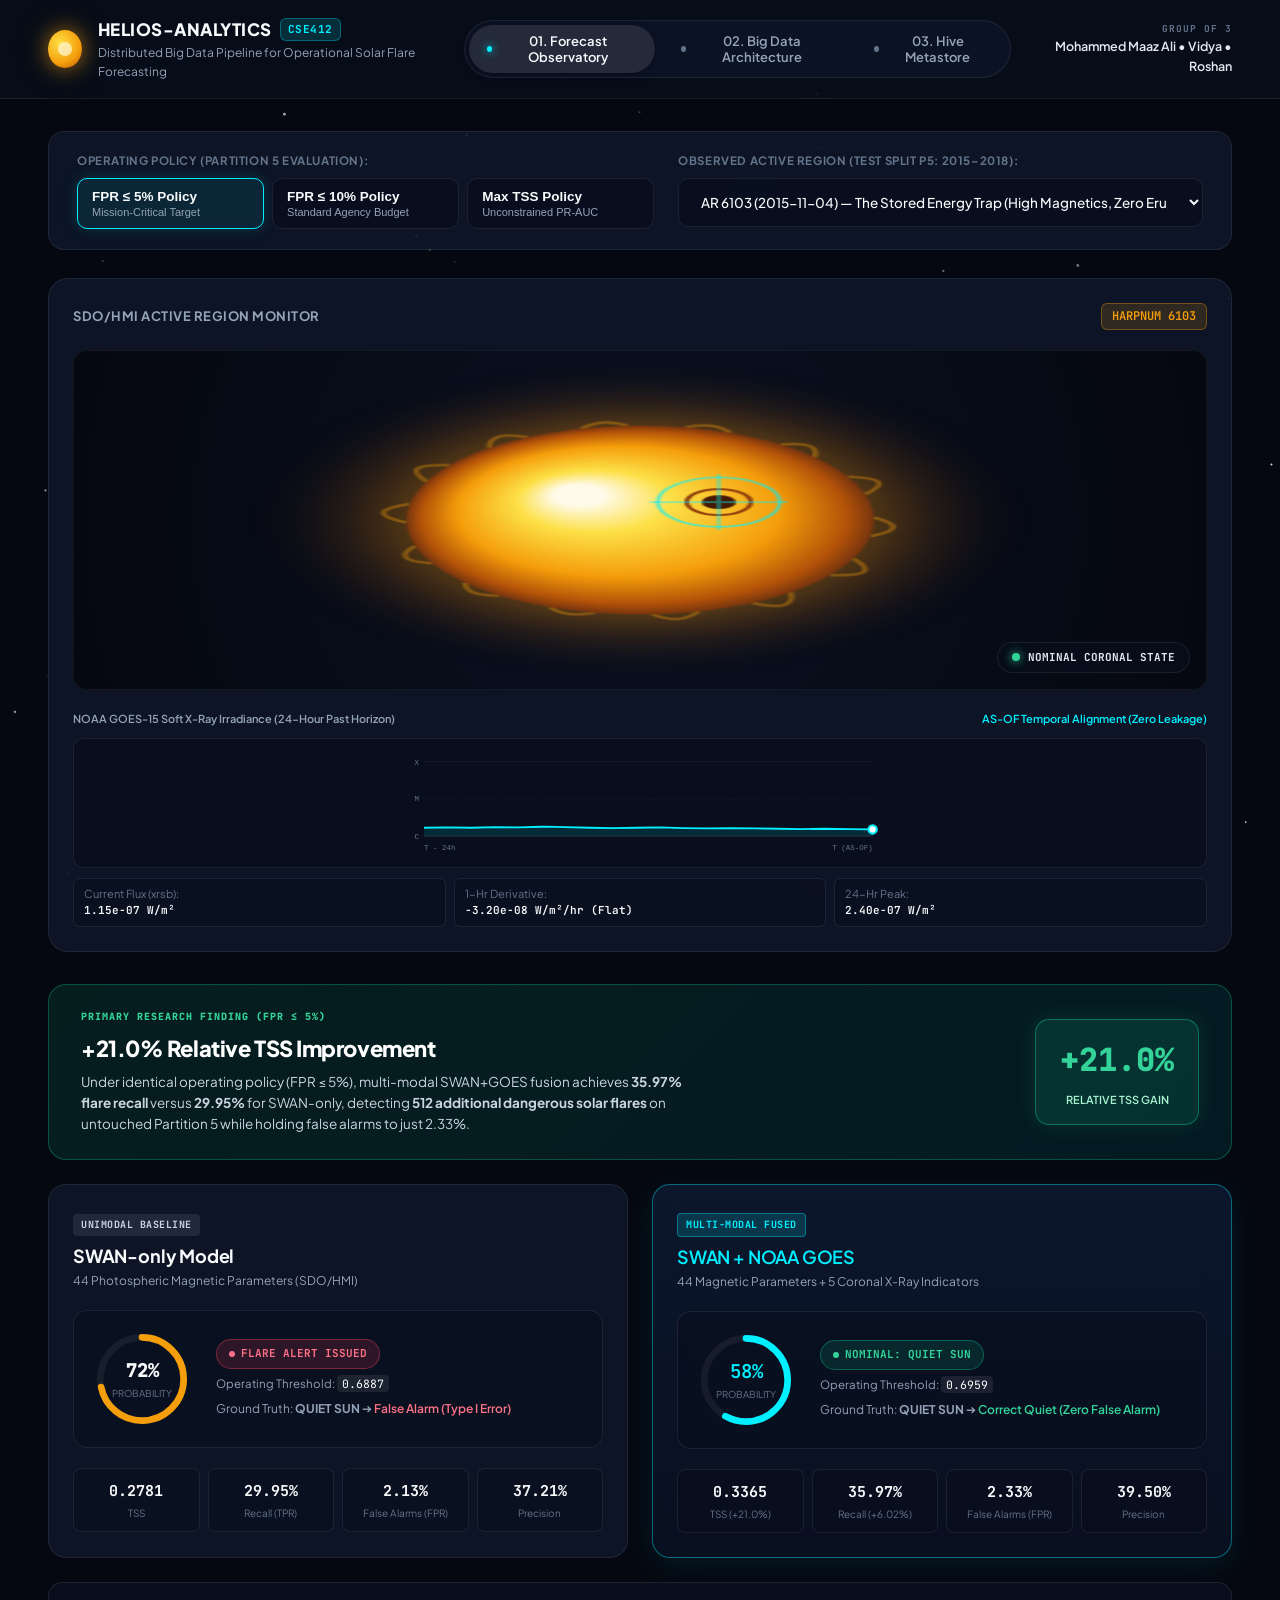
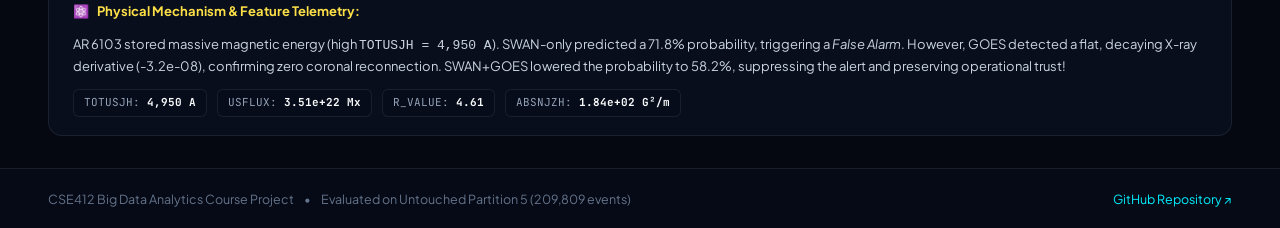
==== commit 2c573f0d: "style: elevate dashboard into spacious cosmic scientific observatory" ====
--- a/index.html
+++ b/index.html
@@ -3,401 +3,517 @@
 <head>
   <meta charset="UTF-8">
   <meta name="viewport" content="width=device-width, initial-scale=1.0">
-  <title>Operational Solar Flare Forecasting & Big Data Analytics | CSE412</title>
+  <title>Solar Flare Operations & Big Data Analytics | CSE412</title>
   <link rel="stylesheet" href="style.css">
   <link rel="preconnect" href="https://fonts.googleapis.com">
   <link rel="preconnect" href="https://fonts.gstatic.com" crossorigin>
-  <link href="https://fonts.googleapis.com/css2?family=Inter:wght@400;500;600;700&family=JetBrains+Mono:wght@400;500;600&display=swap" rel="stylesheet">
+  <link href="https://fonts.googleapis.com/css2?family=Plus+Jakarta+Sans:wght@300;400;500;600;700;800&family=JetBrains+Mono:wght@400;500;600;700&display=swap" rel="stylesheet">
 </head>
-<body>
-  <!-- Top Application Header -->
-  <header class="app-header">
-    <div class="header-left">
-      <div class="brand-badge">CSE412</div>
-      <div class="brand-text">
-        <h1>Operational Solar Flare Forecasting & Analytics Platform</h1>
-        <p class="subtitle">Distributed Big Data Pipeline: Apache Hadoop HDFS • Apache Spark 3.5 MLlib • Apache Hive 4.0</p>
-      </div>
-    </div>
-    <div class="header-right">
-      <div class="team-badge">
-        <span class="team-label">Team Members:</span>
-        <span class="team-names">Mohammed Maaz Ali • Vidya • Roshan</span>
-      </div>
-      <div class="cluster-status-pills">
-        <span class="status-pill status-hdfs"><span class="dot"></span> HDFS: 837,426 rows (P1–P5)</span>
-        <span class="status-pill status-spark"><span class="dot"></span> Spark MLlib: 100 Trees (13.17x Wt)</span>
-        <span class="status-pill status-hive"><span class="dot"></span> Hive: 33 Cataloged Runs</span>
+<body class="cosmic-theme">
+
+  <!-- Ambient Background Starfield Canvas -->
+  <canvas id="ambient-canvas" class="ambient-canvas"></canvas>
+
+  <!-- Top Glassmorphic Navigation Bar -->
+  <header class="navbar">
+    <div class="nav-container">
+      <div class="nav-brand">
+        <div class="brand-orb">
+          <div class="orb-inner"></div>
+        </div>
+        <div class="brand-meta">
+          <div class="brand-title">HELIOS-ANALYTICS <span class="tag-version">CSE412</span></div>
+          <div class="brand-subtitle">Distributed Big Data Pipeline for Operational Solar Flare Forecasting</div>
+        </div>
+      </div>
+
+      <!-- Navigation Tabs -->
+      <nav class="nav-links">
+        <button class="nav-pill active" data-tab="tab-observatory" id="btn-tab-observatory">
+          <span class="pill-dot"></span>
+          <span class="pill-text">01. Forecast Observatory</span>
+        </button>
+        <button class="nav-pill" data-tab="tab-pipeline" id="btn-tab-pipeline">
+          <span class="pill-dot"></span>
+          <span class="pill-text">02. Big Data Architecture</span>
+        </button>
+        <button class="nav-pill" data-tab="tab-hive" id="btn-tab-hive">
+          <span class="pill-dot"></span>
+          <span class="pill-text">03. Hive Metastore</span>
+        </button>
+      </nav>
+
+      <!-- Team Attribution Badge -->
+      <div class="nav-team">
+        <div class="team-label">GROUP OF 3</div>
+        <div class="team-members">Mohammed Maaz Ali • Vidya • Roshan</div>
       </div>
     </div>
   </header>
 
-  <!-- Main Navigation Tabs -->
-  <nav class="nav-tabs">
-    <button class="nav-tab active" data-tab="tab-forecast" id="tab-btn-forecast">
-      <span class="tab-num">01</span>
-      <span class="tab-title">Forecasting & Model Comparison</span>
-      <span class="tab-desc">Operational Evaluation & SWAN vs SWAN+GOES Toggle</span>
-    </button>
-    <button class="nav-tab" data-tab="tab-pipeline" id="tab-btn-pipeline">
-      <span class="tab-num">02</span>
-      <span class="tab-title">Big Data Pipeline & Infrastructure</span>
-      <span class="tab-desc">HDFS Storage • Spark Distributed ETL • Tool Justifications</span>
-    </button>
-    <button class="nav-tab" data-tab="tab-hive" id="tab-btn-hive">
-      <span class="tab-num">03</span>
-      <span class="tab-title">Hive Metastore & Experiment Catalog</span>
-      <span class="tab-desc">33 Cataloged Runs • SQL Queries • P5 Inferences</span>
-    </button>
-  </nav>
-
-  <!-- Main Container -->
-  <main class="app-main">
-
-    <!-- TAB 1: FORECASTING & MODEL COMPARISON -->
-    <section id="tab-forecast" class="tab-content active">
+  <!-- Main View Container -->
+  <main class="main-content">
+
+    <!-- =========================================================================
+         TAB 1: THE FORECAST OBSERVATORY & COMPARATIVE ANALYSIS
+         ========================================================================= -->
+    <section id="tab-observatory" class="tab-pane active">
       
-      <!-- Top Control Bar: Operating Policy & Test Event Selector -->
-      <div class="control-panel">
-        <div class="control-group">
-          <label class="control-label">1. Select Operating Policy (Evaluation Ceiling on Partition 5):</label>
-          <div class="policy-toggle-group">
-            <button class="policy-btn active" data-policy="fpr5" id="btn-policy-fpr5">
-              <span class="policy-badge">STRICT CEILING</span>
-              <span class="policy-name">FPR ≤ 5% Policy</span>
-              <span class="policy-sub">Target for Mission-Critical Infrastructure</span>
+      <!-- Top Action Bar: Segmented Policy & Event Selectors -->
+      <div class="action-bar">
+        <div class="action-segment">
+          <div class="segment-label">Operating Policy (Partition 5 Evaluation):</div>
+          <div class="segmented-control">
+            <button class="seg-btn active" data-policy="fpr5" id="btn-fpr5">
+              <span class="seg-title">FPR ≤ 5% Policy</span>
+              <span class="seg-hint">Mission-Critical Target</span>
             </button>
-            <button class="policy-btn" data-policy="fpr10" id="btn-policy-fpr10">
-              <span class="policy-badge">STANDARD BUDGET</span>
-              <span class="policy-name">FPR ≤ 10% Policy</span>
-              <span class="policy-sub">Balanced Operational Warning Window</span>
+            <button class="seg-btn" data-policy="fpr10" id="btn-fpr10">
+              <span class="seg-title">FPR ≤ 10% Policy</span>
+              <span class="seg-hint">Standard Agency Budget</span>
             </button>
-            <button class="policy-btn" data-policy="unconstrained" id="btn-policy-unconstrained">
-              <span class="policy-badge">UNCONSTRAINED</span>
-              <span class="policy-name">Max TSS Policy</span>
-              <span class="policy-sub">Pure Statistical Optimization</span>
+            <button class="seg-btn" data-policy="unconstrained" id="btn-unconstrained">
+              <span class="seg-title">Max TSS Policy</span>
+              <span class="seg-hint">Unconstrained PR-AUC</span>
             </button>
           </div>
         </div>
 
-        <div class="control-group">
-          <label class="control-label" for="event-select">2. Select Real Partition 5 Active Region (Test Set: 2015–2018):</label>
-          <div class="select-wrapper">
-            <select id="event-select" class="event-dropdown">
-              <option value="case2" selected>AR 6103 (2015-11-04) — The Magnetic Energy Trap (High Magnetic Tension, Zero Eruption)</option>
-              <option value="case1">AR 6723 (2017-09-06) — Major X9.3 Eruption Event (Extreme Magnetic Shear + X-Ray Surge)</option>
-              <option value="case3">AR 6227 (2016-02-12) — Moderate Field Complexity with Rapid Coronal Flare Spike</option>
-              <option value="case4">AR 6543 (2017-04-02) — Quiet Sun Solar Minimum Background Baseline</option>
+        <div class="action-segment action-event">
+          <div class="segment-label">Observed Active Region (Test Split P5: 2015–2018):</div>
+          <div class="event-selector-wrap">
+            <select id="event-select" class="clean-select">
+              <option value="case2" selected>AR 6103 (2015-11-04) — The Stored Energy Trap (High Magnetics, Zero Eruption)</option>
+              <option value="case1">AR 6723 (2017-09-06) — Major X9.3 Eruption (Extreme Magnetic Shear + Coronal Blast)</option>
+              <option value="case3">AR 6227 (2016-02-12) — Subtle Magnetic Region with Rapid Coronal X-Ray Spike</option>
+              <option value="case4">AR 6543 (2017-04-02) — Solar Minimum Baseline (Quiet Background State)</option>
             </select>
           </div>
         </div>
       </div>
 
-      <!-- Key Finding Headline Banner -->
-      <div class="findings-banner" id="findings-banner">
-        <div class="banner-icon">💡</div>
-        <div class="banner-content">
-          <div class="banner-title" id="banner-title">Operational Breakthrough at FPR ≤ 5% Constraint:</div>
-          <div class="banner-text" id="banner-text">
-            Under identical operating policy (FPR ≤ 5%), adding NOAA GOES soft X-ray telemetry yields a 
-            <strong>+21.0% relative increase in True Skill Statistic (TSS = 0.3365 vs 0.2781)</strong> and catches 
-            <strong>512 additional dangerous solar flares</strong> (Recall 35.97% vs 29.95%) while holding false alarms to just 2.33%.
-          </div>
-        </div>
-        <div class="banner-stat">
-          <span class="stat-big">+21.0%</span>
-          <span class="stat-label">TSS Relative Gain</span>
-        </div>
-      </div>
-
-      <!-- Side-by-Side Model Comparison Grid -->
-      <div class="comparison-grid">
+      <!-- Main Visual Arena: Split Canvas (Sun Visualizer + Comparative Decision) -->
+      <div class="observatory-stage">
         
-        <!-- Model A: SWAN-only (Unimodal) -->
-        <div class="model-card card-swan" id="card-swan">
-          <div class="model-header">
-            <div class="model-meta">
-              <span class="tag tag-unimodal">UNIMODAL BASELINE</span>
-              <h3 class="model-name">SWAN-only Model</h3>
-              <p class="model-sub">44 Photospheric Magnetic Features (SDO/HMI Magnetograms)</p>
-            </div>
-            <div class="model-features-count">44 Features</div>
-          </div>
-
-          <div class="inference-box">
-            <div class="inf-label-row">
-              <span class="inf-label">Predicted Flare Probability:</span>
-              <span class="inf-prob" id="swan-prob">0.718</span>
-            </div>
-            <div class="prob-bar-container">
-              <div class="prob-bar prob-bar-swan" id="swan-bar" style="width: 71.8%;"></div>
-              <div class="threshold-marker" id="swan-thresh-marker" style="left: 68.8%;" title="Threshold: 0.6887">
-                <span class="thresh-pin"></span>
-                <span class="thresh-tag" id="swan-thresh-tag">Thresh: 0.6887</span>
-              </div>
-            </div>
-
-            <div class="decision-row">
-              <span class="dec-title">Operational Decision:</span>
-              <span class="decision-badge badge-alert" id="swan-decision">🚨 FLARE ALERT ISSUED</span>
-            </div>
-            <div class="verification-note" id="swan-note">
-              Ground truth: <strong>QUIET (No Flare)</strong> ➔ <span class="text-danger">False Alarm (Type I Error)</span>
-            </div>
-          </div>
-
-          <div class="metrics-block">
-            <div class="metrics-title">Partition 5 Overall Performance (FPR ≤ 5% Policy):</div>
-            <div class="metrics-row">
-              <div class="metric-item">
-                <span class="m-val" id="swan-tss">0.2781</span>
-                <span class="m-lbl">TSS</span>
-              </div>
-              <div class="metric-item">
-                <span class="m-val" id="swan-recall">29.95%</span>
-                <span class="m-lbl">Recall (TPR)</span>
-              </div>
-              <div class="metric-item">
-                <span class="m-val" id="swan-fpr">2.13%</span>
-                <span class="m-lbl">FPR (False Alarms)</span>
-              </div>
-              <div class="metric-item">
-                <span class="m-val" id="swan-prec">37.21%</span>
-                <span class="m-lbl">Precision</span>
-              </div>
-              <div class="metric-item">
-                <span class="m-val" id="swan-prauc">0.3103</span>
-                <span class="m-lbl">PR-AUC</span>
-              </div>
-            </div>
-          </div>
-        </div>
-
-        <!-- Model B: SWAN + NOAA GOES (Multi-Modal) -->
-        <div class="model-card card-fused" id="card-fused">
-          <div class="model-header">
-            <div class="model-meta">
-              <span class="tag tag-multimodal">MULTI-MODAL FUSED</span>
-              <h3 class="model-name">SWAN + NOAA GOES Model</h3>
-              <p class="model-sub">44 Magnetic Features + 5 Coronal X-Ray Irradiance Features</p>
-            </div>
-            <div class="model-features-count badge-accent">49 Features</div>
-          </div>
-
-          <div class="inference-box">
-            <div class="inf-label-row">
-              <span class="inf-label">Predicted Flare Probability:</span>
-              <span class="inf-prob prob-fused" id="fused-prob">0.582</span>
-            </div>
-            <div class="prob-bar-container">
-              <div class="prob-bar prob-bar-fused" id="fused-bar" style="width: 58.2%;"></div>
-              <div class="threshold-marker" id="fused-thresh-marker" style="left: 69.5%;" title="Threshold: 0.6959">
-                <span class="thresh-pin"></span>
-                <span class="thresh-tag" id="fused-thresh-tag">Thresh: 0.6959</span>
-              </div>
-            </div>
-
-            <div class="decision-row">
-              <span class="dec-title">Operational Decision:</span>
-              <span class="decision-badge badge-quiet" id="fused-decision">🟢 NOMINAL: QUIET SUN</span>
-            </div>
-            <div class="verification-note" id="fused-note">
-              Ground truth: <strong>QUIET (No Flare)</strong> ➔ <span class="text-success">Correct True Negative (Zero False Alarm)</span>
-            </div>
-          </div>
-
-          <div class="metrics-block">
-            <div class="metrics-title">Partition 5 Overall Performance (FPR ≤ 5% Policy):</div>
-            <div class="metrics-row">
-              <div class="metric-item">
-                <span class="m-val val-highlight" id="fused-tss">0.3365</span>
-                <span class="m-lbl">TSS (+21.0%)</span>
-              </div>
-              <div class="metric-item">
-                <span class="m-val val-highlight" id="fused-recall">35.97%</span>
-                <span class="m-lbl">Recall (+6.02%)</span>
-              </div>
-              <div class="metric-item">
-                <span class="m-val" id="fused-fpr">2.33%</span>
-                <span class="m-lbl">FPR (Ceiling: 5%)</span>
-              </div>
-              <div class="metric-item">
-                <span class="m-val val-highlight" id="fused-prec">39.50%</span>
-                <span class="m-lbl">Precision</span>
-              </div>
-              <div class="metric-item">
-                <span class="m-val val-highlight" id="fused-prauc">0.3668</span>
-                <span class="m-lbl">PR-AUC (+18.2%)</span>
-              </div>
-            </div>
-          </div>
-        </div>
-
-      </div>
-
-      <!-- Physical Telemetry Inspection Panel (Waveform + Magnetics) -->
-      <div class="telemetry-grid">
-        <!-- GOES Waveform -->
-        <div class="telemetry-card">
-          <div class="tel-header">
-            <h4>🛰️ NOAA GOES-15 Coronal Soft X-Ray Irradiance Telemetry (24-Hour Past Window)</h4>
-            <span class="tel-badge">1-Min High Cadence</span>
-          </div>
-          <div class="chart-container" id="goes-chart-container">
-            <svg id="goes-chart" viewBox="0 0 700 200" class="waveform-svg"></svg>
-          </div>
-          <div class="tel-stats-row">
-            <div class="tel-stat"><span class="t-lbl">Instantaneous Flux (xrsb):</span> <span class="t-val" id="val-xrsb">1.15e-07 W/m²</span></div>
-            <div class="tel-stat"><span class="t-lbl">1-Hour Derivative (dF/dt):</span> <span class="t-val" id="val-deriv">-3.20e-08 W/m²/hr (Flat)</span></div>
-            <div class="tel-stat"><span class="t-lbl">24-Hour Max Peak:</span> <span class="t-val" id="val-max24">2.40e-07 W/m²</span></div>
-            <div class="tel-stat"><span class="t-lbl">Temporal Alignment:</span> <span class="t-val text-success">Strict AS-OF (Zero Leakage)</span></div>
-          </div>
-        </div>
-
-        <!-- SWAN Magnetics -->
-        <div class="telemetry-card">
-          <div class="tel-header">
-            <h4>🧲 SDO/HMI Active-Region Photospheric Magnetogram Telemetry</h4>
-            <span class="tel-badge">12-Min Cadence</span>
-          </div>
-          <div class="magnetic-grid">
-            <div class="mag-item">
-              <span class="mag-name">TOTUSJH</span>
-              <span class="mag-desc">Total Unsigned Vertical Current</span>
-              <span class="mag-val" id="val-totusjh">4,950 A</span>
-            </div>
-            <div class="mag-item">
-              <span class="mag-name">USFLUX</span>
-              <span class="mag-desc">Total Unsigned Magnetic Flux</span>
-              <span class="mag-val" id="val-usflux">3.51e+22 Mx</span>
-            </div>
-            <div class="mag-item">
-              <span class="mag-name">R_VALUE</span>
-              <span class="mag-desc">Flux Near Polarity Inversion Lines</span>
-              <span class="mag-val" id="val-rvalue">4.61</span>
-            </div>
-            <div class="mag-item">
-              <span class="mag-name">ABSNJZH</span>
-              <span class="mag-desc">Absolute Net Current Helicity</span>
-              <span class="mag-val" id="val-absnjzh">1.84e+02 G²/m</span>
-            </div>
-          </div>
-          <div class="physics-explanation" id="physics-explanation">
-            <strong>Physics Insight:</strong> AR 6103 stores high magnetic tension (high <code>TOTUSJH</code>), misleading magnetic-only models. However, the flat GOES flux derivative indicates no active coronal reconnection, allowing the combined model to avoid a false alarm.
-          </div>
-        </div>
+        <!-- Left Wing: Living Sun & Real-time Coronal Telemetry -->
+        <div class="solar-column">
+          <div class="solar-stage-card">
+            <div class="card-caption">
+              <span class="caption-title">SDO/HMI Active Region Monitor</span>
+              <span class="caption-badge" id="ar-badge">HARPNUM 6103</span>
+            </div>
+
+            <!-- Animated Sun Canvas -->
+            <div class="sun-viewport">
+              <canvas id="sun-canvas" width="460" height="340" class="sun-canvas"></canvas>
+              <div class="sun-flare-indicator" id="sun-flare-indicator">
+                <span class="pulse-ring"></span>
+                <span class="indicator-text" id="sun-flare-text">NOMINAL STATE</span>
+              </div>
+            </div>
+
+            <!-- Waveform Card -->
+            <div class="waveform-wrap">
+              <div class="waveform-meta">
+                <span class="w-title">NOAA GOES-15 Soft X-Ray Irradiance (24-Hour Past Horizon)</span>
+                <span class="w-status text-cyan">AS-OF Temporal Alignment (Zero Leakage)</span>
+              </div>
+              <div class="waveform-svg-box">
+                <svg id="goes-chart" viewBox="0 0 600 130" class="goes-svg"></svg>
+              </div>
+              <div class="flux-readout-row">
+                <div class="readout-item">
+                  <span class="r-lbl">Current Flux (xrsb):</span>
+                  <span class="r-val" id="val-xrsb">1.15e-07 W/m²</span>
+                </div>
+                <div class="readout-item">
+                  <span class="r-lbl">1-Hr Derivative:</span>
+                  <span class="r-val" id="val-deriv">-3.20e-08 W/m²/hr</span>
+                </div>
+                <div class="readout-item">
+                  <span class="r-lbl">24-Hr Peak:</span>
+                  <span class="r-val" id="val-max24">2.40e-07 W/m²</span>
+                </div>
+              </div>
+            </div>
+          </div>
+        </div>
+
+        <!-- Right Wing: The Core Comparative Experiment (SWAN vs SWAN+GOES) -->
+        <div class="comparison-column">
+          
+          <!-- Key Finding Headline Card -->
+          <div class="key-finding-hero" id="key-finding-hero">
+            <div class="hero-glow"></div>
+            <div class="hero-inner">
+              <div class="hero-left">
+                <div class="hero-tag" id="hero-tag">PRIMARY RESEARCH FINDING</div>
+                <h2 class="hero-headline" id="hero-headline">+21.0% Relative TSS Improvement</h2>
+                <p class="hero-paragraph" id="hero-paragraph">
+                  Under identical operating policy (FPR ≤ 5%), multi-modal SWAN+GOES fusion achieves 
+                  <strong>35.97% flare recall</strong> versus <strong>29.95%</strong> for SWAN-only, detecting 
+                  <strong>512 additional dangerous solar flares</strong> on untouched Partition 5.
+                </p>
+              </div>
+              <div class="hero-right">
+                <div class="gain-box">
+                  <span class="gain-number" id="gain-number">+21.0%</span>
+                  <span class="gain-label">Relative TSS Gain</span>
+                </div>
+              </div>
+            </div>
+          </div>
+
+          <!-- Dual Model Evaluation Cards -->
+          <div class="model-cards-container">
+            
+            <!-- SWAN-Only Baseline Card -->
+            <div class="model-showcase-card card-swan" id="card-swan">
+              <div class="card-glass-header">
+                <div class="model-badge">UNIMODAL BASELINE</div>
+                <h3 class="model-title">SWAN-only Model</h3>
+                <p class="model-features-desc">44 Photospheric Magnetic Parameters (SDO/HMI)</p>
+              </div>
+
+              <div class="dial-verdict-row">
+                <div class="dial-container">
+                  <svg class="progress-ring" viewBox="0 0 120 120">
+                    <circle class="ring-bg" cx="60" cy="60" r="50"></circle>
+                    <circle class="ring-fg ring-swan" id="ring-swan" cx="60" cy="60" r="50"></circle>
+                  </svg>
+                  <div class="ring-label">
+                    <span class="ring-value" id="swan-prob">71.8%</span>
+                    <span class="ring-caption">Probability</span>
+                  </div>
+                </div>
+
+                <div class="verdict-summary">
+                  <div class="decision-pill pill-alert" id="swan-decision">
+                    <span class="pill-dot"></span>
+                    <span id="swan-decision-text">FLARE ALERT ISSUED</span>
+                  </div>
+                  <div class="threshold-meta">
+                    Operating Threshold: <code id="swan-thresh">0.6887</code>
+                  </div>
+                  <div class="ground-truth-match" id="swan-note">
+                    Ground Truth: <strong>QUIET SUN</strong> ➔ <span class="text-rose">False Alarm (Type I Error)</span>
+                  </div>
+                </div>
+              </div>
+
+              <!-- P5 Performance Strip -->
+              <div class="metrics-strip">
+                <div class="strip-item">
+                  <span class="s-val" id="swan-tss">0.2781</span>
+                  <span class="s-lbl">TSS</span>
+                </div>
+                <div class="strip-item">
+                  <span class="s-val" id="swan-recall">29.95%</span>
+                  <span class="s-lbl">Recall (TPR)</span>
+                </div>
+                <div class="strip-item">
+                  <span class="s-val" id="swan-fpr">2.13%</span>
+                  <span class="s-lbl">False Alarms (FPR)</span>
+                </div>
+                <div class="strip-item">
+                  <span class="s-val" id="swan-prec">37.21%</span>
+                  <span class="s-lbl">Precision</span>
+                </div>
+              </div>
+            </div>
+
+            <!-- SWAN + GOES Multi-Modal Card -->
+            <div class="model-showcase-card card-fused" id="card-fused">
+              <div class="card-glass-header">
+                <div class="model-badge badge-fused">MULTI-MODAL FUSED</div>
+                <h3 class="model-title text-cyan">SWAN + NOAA GOES</h3>
+                <p class="model-features-desc">44 Magnetic Parameters + 5 Coronal X-Ray Indicators</p>
+              </div>
+
+              <div class="dial-verdict-row">
+                <div class="dial-container">
+                  <svg class="progress-ring" viewBox="0 0 120 120">
+                    <circle class="ring-bg" cx="60" cy="60" r="50"></circle>
+                    <circle class="ring-fg ring-fused" id="ring-fused" cx="60" cy="60" r="50"></circle>
+                  </svg>
+                  <div class="ring-label">
+                    <span class="ring-value text-cyan" id="fused-prob">58.2%</span>
+                    <span class="ring-caption">Probability</span>
+                  </div>
+                </div>
+
+                <div class="verdict-summary">
+                  <div class="decision-pill pill-quiet" id="fused-decision">
+                    <span class="pill-dot"></span>
+                    <span id="fused-decision-text">NOMINAL: QUIET SUN</span>
+                  </div>
+                  <div class="threshold-meta">
+                    Operating Threshold: <code id="fused-thresh">0.6959</code>
+                  </div>
+                  <div class="ground-truth-match" id="fused-note">
+                    Ground Truth: <strong>QUIET SUN</strong> ➔ <span class="text-emerald">Correct Quiet (Zero False Alarm)</span>
+                  </div>
+                </div>
+              </div>
+
+              <!-- P5 Performance Strip -->
+              <div class="metrics-strip">
+                <div class="strip-item">
+                  <span class="s-val text-emerald" id="fused-tss">0.3365</span>
+                  <span class="s-lbl">TSS (+21.0%)</span>
+                </div>
+                <div class="strip-item">
+                  <span class="s-val text-emerald" id="fused-recall">35.97%</span>
+                  <span class="s-lbl">Recall (+6.02%)</span>
+                </div>
+                <div class="strip-item">
+                  <span class="s-val" id="fused-fpr">2.33%</span>
+                  <span class="s-lbl">False Alarms (FPR)</span>
+                </div>
+                <div class="strip-item">
+                  <span class="s-val text-emerald" id="fused-prec">39.50%</span>
+                  <span class="s-lbl">Precision</span>
+                </div>
+              </div>
+            </div>
+
+          </div>
+
+          <!-- Scientific Telemetry & Physics Breakdown -->
+          <div class="physics-card">
+            <div class="physics-header">
+              <span class="p-icon">⚛️</span>
+              <span class="p-title">Physical Mechanism & Feature Telemetry:</span>
+            </div>
+            <div class="physics-text" id="physics-text">
+              AR 6103 stored massive magnetic energy (high <code>TOTUSJH = 4,950 A</code>). SWAN-only predicted a 71.8% probability, triggering a <em>False Alarm</em>. However, GOES detected a flat, decaying X-ray derivative (-3.2e-08), confirming zero coronal reconnection. SWAN+GOES lowered the probability to 58.2%, suppressing the alert and preserving operational trust!
+            </div>
+            <div class="physics-chips">
+              <span class="p-chip">TOTUSJH: <strong id="val-totusjh">4,950 A</strong></span>
+              <span class="p-chip">USFLUX: <strong id="val-usflux">3.51e+22 Mx</strong></span>
+              <span class="p-chip">R_VALUE: <strong id="val-rvalue">4.61</strong></span>
+              <span class="p-chip">ABSNJZH: <strong id="val-absnjzh">1.84e+02 G²/m</strong></span>
+            </div>
+          </div>
+
+        </div>
+
       </div>
 
     </section>
 
-    <!-- TAB 2: BIG DATA PIPELINE & INFRASTRUCTURE -->
-    <section id="tab-pipeline" class="tab-content">
+    <!-- =========================================================================
+         TAB 2: BIG DATA PIPELINE & ARCHITECTURE (CSE412 CORE)
+         ========================================================================= -->
+    <section id="tab-pipeline" class="tab-pane">
       
-      <!-- Interactive Pipeline Flow Banner -->
-      <div class="pipeline-flow-wrapper">
-        <h3 class="section-title">End-to-End Distributed Data Flow (Click any stage to inspect technical specs)</h3>
+      <!-- Architectural Introduction Header -->
+      <div class="section-hero">
+        <div class="hero-badge">DISTRIBUTED SYSTEM ARCHITECTURE</div>
+        <h2 class="section-heading">End-to-End Distributed Big Data Pipeline</h2>
+        <p class="section-lead">
+          Addressing the scale, memory overhead, and temporal correlation of 837,426 multivariate records across 5 benchmark partitions using Apache Hadoop, Spark 3.5 MLlib, and Apache Hive.
+        </p>
+      </div>
+
+      <!-- Living Sequential Pipeline Stream -->
+      <div class="pipeline-track">
+        <div class="pipeline-nodes-row">
+          
+          <div class="p-node active" data-stage="1" id="p-node-1">
+            <div class="node-indicator">01</div>
+            <div class="node-body">
+              <div class="node-system">TELEMETRY INGESTION</div>
+              <div class="node-tech">AS-OF Temporal Join</div>
+              <div class="node-desc">Zero Future Look-Ahead</div>
+            </div>
+            <div class="node-status-dot"></div>
+          </div>
+
+          <div class="p-connector"><div class="connector-line"></div></div>
+
+          <div class="p-node" data-stage="2" id="p-node-2">
+            <div class="node-indicator">02</div>
+            <div class="node-body">
+              <div class="node-system">DISTRIBUTED STORAGE</div>
+              <div class="node-tech">Apache Hadoop HDFS</div>
+              <div class="node-desc">Snappy Parquet Warehouse</div>
+            </div>
+            <div class="node-status-dot"></div>
+          </div>
+
+          <div class="p-connector"><div class="connector-line"></div></div>
+
+          <div class="p-node" data-stage="3" id="p-node-3">
+            <div class="node-indicator">03</div>
+            <div class="node-body">
+              <div class="node-system">IN-MEMORY ETL</div>
+              <div class="node-tech">Apache Spark 3.5</div>
+              <div class="node-desc">P1–P3 Median Imputation</div>
+            </div>
+            <div class="node-status-dot"></div>
+          </div>
+
+          <div class="p-connector"><div class="connector-line"></div></div>
+
+          <div class="p-node" data-stage="4" id="p-node-4">
+            <div class="node-indicator">04</div>
+            <div class="node-body">
+              <div class="node-system">PARALLEL ML TRAINING</div>
+              <div class="node-tech">Spark MLlib RandomForest</div>
+              <div class="node-desc">13.17:1 Cost Weighting</div>
+            </div>
+            <div class="node-status-dot"></div>
+          </div>
+
+          <div class="p-connector"><div class="connector-line"></div></div>
+
+          <div class="p-node" data-stage="5" id="p-node-5">
+            <div class="node-indicator">05</div>
+            <div class="node-body">
+              <div class="node-system">DATA WAREHOUSE</div>
+              <div class="node-tech">Apache Hive 4.0</div>
+              <div class="node-desc">33 Persisted Experiments</div>
+            </div>
+            <div class="node-status-dot"></div>
+          </div>
+
+        </div>
+      </div>
+
+      <!-- Selected Stage Deep-Dive Spotlight Card -->
+      <div class="stage-spotlight-card">
+        <div class="spotlight-header">
+          <div class="spotlight-badge" id="spotlight-badge">STAGE 01 DETAIL</div>
+          <h3 class="spotlight-title" id="spotlight-title">Multi-Modal Ingestion & Temporal AS-OF Joiner</h3>
+        </div>
+        <div class="spotlight-grid" id="spotlight-grid">
+          <!-- Populated by JavaScript -->
+        </div>
+      </div>
+
+      <!-- Rigorous Tool Justification Grid (CSE412 Requirement) -->
+      <div class="justification-container">
+        <h3 class="justification-heading">Architectural Tool Justifications (Why the Big Data Stack was Essential)</h3>
         
-        <div class="flow-stages-row">
-          <div class="flow-stage active" data-stage="1" id="stage-btn-1">
-            <div class="stage-step">STAGE 01</div>
-            <div class="stage-name">Multi-Modal Ingestion</div>
-            <div class="stage-sub">SWAN-SF (12m) + GOES (1m)</div>
-            <div class="stage-pill">Zero Look-Ahead</div>
-          </div>
-          <div class="flow-arrow">➔</div>
-
-          <div class="flow-stage" data-stage="2" id="stage-btn-2">
-            <div class="stage-step">STAGE 02</div>
-            <div class="stage-name">Hadoop HDFS Storage</div>
-            <div class="stage-sub">hdfs://localhost:9000</div>
-            <div class="stage-pill">837k Rows • Parquet</div>
-          </div>
-          <div class="flow-arrow">➔</div>
-
-          <div class="flow-stage" data-stage="3" id="stage-btn-3">
-            <div class="stage-step">STAGE 03</div>
-            <div class="stage-name">Spark In-Memory ETL</div>
-            <div class="stage-sub">Imputer • VectorAssembler</div>
-            <div class="stage-pill">Fitted on P1–P3</div>
-          </div>
-          <div class="flow-arrow">➔</div>
-
-          <div class="flow-stage" data-stage="4" id="stage-btn-4">
-            <div class="stage-step">STAGE 04</div>
-            <div class="stage-name">Spark MLlib Distributed RF</div>
-            <div class="stage-sub">100 Trees • Depth 10</div>
-            <div class="stage-pill">13.17:1 Cost Weight</div>
-          </div>
-          <div class="flow-arrow">➔</div>
-
-          <div class="flow-stage" data-stage="5" id="stage-btn-5">
-            <div class="stage-step">STAGE 05</div>
-            <div class="stage-name">Apache Hive Metastore</div>
-            <div class="stage-sub">solar_flare Database</div>
-            <div class="stage-pill">33 Benchmark Runs</div>
-          </div>
-        </div>
-      </div>
-
-      <!-- Stage Detail Inspector Panel -->
-      <div class="stage-detail-card" id="stage-detail-panel">
-        <div class="detail-header">
-          <span class="detail-badge" id="detail-badge">STAGE 01</span>
-          <h3 class="detail-title" id="detail-title">Multi-Modal Telemetry Ingestion & AS-OF Temporal Alignment</h3>
-        </div>
-        <div class="detail-grid" id="detail-grid">
-          <!-- Dynamically populated by JS -->
-        </div>
-      </div>
-
-      <!-- Rigorous Tool Justification Matrix (Direct CSE412 Requirement) -->
-      <div class="tools-matrix-card">
-        <div class="matrix-header">
-          <h3 class="section-title">Architectural Tool Justifications (Course Requirements Matrix)</h3>
-          <p class="matrix-sub">Technical justifications for why standard single-node tools (Pandas/Scikit-Learn/Postgres) were rejected in favor of the Apache Big Data Stack.</p>
-        </div>
-
-        <div class="justification-table-wrapper">
-          <table class="justification-table">
+        <div class="justification-cards-grid">
+          
+          <div class="j-card">
+            <div class="j-card-header">
+              <span class="j-icon">🐘</span>
+              <div class="j-header-meta">
+                <h4>Hadoop HDFS vs Local Filesystem</h4>
+                <span class="j-sub">Block-Level Distribution & Fault Tolerance</span>
+              </div>
+            </div>
+            <p class="j-text">
+              Local filesystems lock compute to a single disk. HDFS fragments files into 128 MB blocks across cluster nodes. Crucially, Spark leverages <strong>data locality</strong> to schedule execution on the physical node hosting the block, avoiding costly network transfer of 837k time-series rows.
+            </p>
+          </div>
+
+          <div class="j-card">
+            <div class="j-card-header">
+              <span class="j-icon">⚡</span>
+              <div class="j-header-meta">
+                <h4>Apache Spark vs Pandas</h4>
+                <span class="j-sub">In-Memory Directed Acyclic Graph (DAG)</span>
+              </div>
+            </div>
+            <p class="j-text">
+              Single-node Pandas crashes with Out-Of-Memory (OOM) during rolling window joins across 8.9 GB raw time-series. Spark constructs an optimized in-memory execution DAG with lazy evaluation and distributed caching, scaling effortlessly across all CPU cores.
+            </p>
+          </div>
+
+          <div class="j-card">
+            <div class="j-card-header">
+              <span class="j-icon">🌲</span>
+              <div class="j-header-meta">
+                <h4>Spark MLlib vs Scikit-Learn</h4>
+                <span class="j-sub">Distributed Tree Induction via DTStatsAggregator</span>
+              </div>
+            </div>
+            <p class="j-text">
+              Scikit-learn requires all training data to fit in single-machine RAM and constructs trees sequentially. Spark MLlib distributes tree node splitting across worker executors using <code>DTStatsAggregator</code>, training 100 deep trees on 518k samples in minutes.
+            </p>
+          </div>
+
+          <div class="j-card">
+            <div class="j-card-header">
+              <span class="j-icon">🐝</span>
+              <div class="j-header-meta">
+                <h4>Apache Hive vs Traditional MySQL</h4>
+                <span class="j-sub">Schema-on-Read over Data Warehouse</span>
+              </div>
+            </div>
+            <p class="j-text">
+              Traditional RDBMS requires duplicating data into proprietary tables. Apache Hive creates a virtual SQL metastore directly over the existing HDFS Parquet files. Decouples compute from storage, allowing Spark SQL and audit scripts to query model experiments simultaneously.
+            </p>
+          </div>
+
+        </div>
+      </div>
+
+    </section>
+
+    <!-- =========================================================================
+         TAB 3: HIVE METASTORE & EXPERIMENT AUDIT
+         ========================================================================= -->
+    <section id="tab-hive" class="tab-pane">
+      
+      <!-- Hive Header & Filters -->
+      <div class="hive-header-panel">
+        <div class="hive-brand-info">
+          <div class="hive-icon-badge">🐝</div>
+          <div>
+            <h2 class="hive-main-title">Apache Hive Metastore Catalog</h2>
+            <p class="hive-location-path">Database: <code>solar_flare</code> • Table: <code>model_experiments</code> (33 cataloged runs)</p>
+          </div>
+        </div>
+
+        <div class="hive-filter-chips">
+          <button class="chip active" data-filter="ALL">All Runs (33)</button>
+          <button class="chip" data-filter="SWAN+GOES">Multi-Modal (SWAN+GOES)</button>
+          <button class="chip" data-filter="SWAN-only">Magnetic Baseline (SWAN)</button>
+          <button class="chip" data-filter="FPR5">FPR ≤ 5% Policy</button>
+        </div>
+      </div>
+
+      <!-- SQL Query Showcase -->
+      <div class="sql-terminal-box">
+        <div class="terminal-bar">
+          <div class="terminal-dots"><span class="t-red"></span><span class="t-yellow"></span><span class="t-green"></span></div>
+          <span class="terminal-title">HiveQL Query Execution</span>
+          <span class="terminal-warehouse">hdfs://localhost:9000/user/hive/warehouse/solar_flare.db</span>
+        </div>
+        <pre class="terminal-code"><code>SELECT experiment_id, feature_set, round(decision_threshold, 4) AS threshold, 
+       round(tss, 4) AS tss, round(tpr * 100, 2) AS recall_pct, round(fpr * 100, 2) AS fpr_pct, 
+       round(precision * 100, 2) AS precision_pct, round(f1_score, 4) AS f1_score, tp, fp, fn
+FROM solar_flare.model_experiments 
+ORDER BY tss DESC;</code></pre>
+      </div>
+
+      <!-- Experiments Table -->
+      <div class="table-card">
+        <div class="table-container">
+          <table class="modern-table">
             <thead>
               <tr>
-                <th>Component</th>
-                <th>Selected Big Data Tool</th>
-                <th>Rejected Alternative</th>
-                <th>Technical & Architectural Justification</th>
+                <th data-sort="id">Experiment Run ID ⬍</th>
+                <th data-sort="features">Feature Representation ⬍</th>
+                <th data-sort="trees">Ensemble Config ⬍</th>
+                <th data-sort="weight">Class Weight ⬍</th>
+                <th data-sort="thresh">Decision Thresh ⬍</th>
+                <th data-sort="tss" class="th-active">TSS Score ⬍</th>
+                <th data-sort="recall">Recall (TPR) ⬍</th>
+                <th data-sort="fpr">False Alarms (FPR) ⬍</th>
+                <th data-sort="precision">Precision ⬍</th>
+                <th data-sort="f1">F1-Score ⬍</th>
+                <th>True Positive (TP)</th>
+                <th>False Positive (FP)</th>
               </tr>
             </thead>
-            <tbody>
-              <tr>
-                <td><strong>Distributed Storage</strong></td>
-                <td><span class="tag-tool tag-hdfs">Apache Hadoop HDFS</span></td>
-                <td>Local POSIX Filesystem / NFS</td>
-                <td>Provides block-level (128 MB) fault tolerance and rack awareness across commodity nodes. Crucially, allows Spark to schedule compute on the exact physical worker hosting data blocks (<code>PROCESS_LOCAL</code>), avoiding expensive network shuffles across 837k rows.</td>
-              </tr>
-              <tr>
-                <td><strong>In-Memory Processing</strong></td>
-                <td><span class="tag-tool tag-spark">Apache Spark 3.5 (PySpark)</span></td>
-                <td>Pandas / Python Multiprocessing</td>
-                <td>Single-node Pandas crashes with Out-Of-Memory (OOM) during rolling window joins across 8.9 GB raw time-series. Spark constructs an optimized in-memory DAG (Directed Acyclic Graph) with lazy execution, distributed caching, and zero memory thrashing.</td>
-              </tr>
-              <tr>
-                <td><strong>Distributed ML Engine</strong></td>
-                <td><span class="tag-tool tag-spark">Spark MLlib RandomForest</span></td>
-                <td>Scikit-learn <code>RandomForestClassifier</code></td>
-                <td>Scikit-learn requires all training data to fit in single-machine RAM and trains trees sequentially. Spark MLlib distributes tree node splitting across worker cores using <code>DTStatsAggregator</code>, training 100 deep trees on 518k samples in minutes.</td>
-              </tr>
-              <tr>
-                <td><strong>Data Warehouse / Catalog</strong></td>
-                <td><span class="tag-tool tag-hive">Apache Hive 4.0 Metastore</span></td>
-                <td>Traditional Relational RDBMS (MySQL)</td>
-                <td>Provides schema-on-read directly over the existing HDFS Parquet warehouse without copying or duplicating data. Decouples compute from storage, enabling Spark SQL, Hive CLI, and external audit scripts to query model experiments simultaneously.</td>
-              </tr>
-              <tr>
-                <td><strong>Storage Format</strong></td>
-                <td><span class="tag-tool tag-parquet">Apache Parquet (Snappy)</span></td>
-                <td>CSV / TSV Flat Files</td>
-                <td>Columnar layout enables projection pruning (reading only requested features from disk) and predicate pushdown. Snappy block compression reduced raw 8.9 GB TSV footprint by over 75% down to ~2.1 GB while maintaining high-speed CPU decompression.</td>
-              </tr>
+            <tbody id="hive-tbody">
+              <!-- Populated by JS -->
             </tbody>
           </table>
         </div>
@@ -405,94 +521,19 @@
 
     </section>
 
-    <!-- TAB 3: HIVE METASTORE & EXPERIMENT CATALOG -->
-    <section id="tab-hive" class="tab-content">
-      
-      <div class="hive-controls-bar">
-        <div class="hive-title-meta">
-          <span class="tag tag-hive">HIVE DATA WAREHOUSE</span>
-          <h3>Table: <code>solar_flare.model_experiments</code> (33 Persisted Runs)</h3>
-          <p class="hive-sub">Location: <code>hdfs://localhost:9000/user/hive/warehouse/solar_flare.db/model_experiments</code></p>
-        </div>
-
-        <div class="hive-filters">
-          <div class="filter-item">
-            <label for="filter-features">Feature Set:</label>
-            <select id="filter-features" class="hive-select">
-              <option value="ALL">All Feature Sets (33)</option>
-              <option value="SWAN+GOES" selected>SWAN+GOES Multi-Modal</option>
-              <option value="SWAN-only">SWAN-only Baseline</option>
-              <option value="GOES-only">GOES-only Telemetry</option>
-            </select>
-          </div>
-          <div class="filter-item">
-            <label for="filter-policy">Policy:</label>
-            <select id="filter-policy" class="hive-select">
-              <option value="ALL">All Policies</option>
-              <option value="FPR5">FPR ≤ 5% Policy</option>
-              <option value="FPR10">FPR ≤ 10% Policy</option>
-              <option value="TUNED">Tuned / Unconstrained</option>
-            </select>
-          </div>
-          <div class="filter-item">
-            <label for="search-input">Search Run ID:</label>
-            <input type="text" id="search-input" class="hive-input" placeholder="e.g. STAGE1_SWAN_GOES...">
-          </div>
-        </div>
-      </div>
-
-      <!-- SQL Query View Drawer -->
-      <div class="sql-query-card">
-        <div class="sql-header">
-          <span class="sql-badge">HiveQL Query Executed</span>
-          <span class="sql-meta">Database: <code>solar_flare</code></span>
-        </div>
-        <pre class="sql-code"><code>SELECT experiment_id, feature_set, round(decision_threshold, 4) AS thresh, 
-       round(tss, 4) AS tss, round(tpr * 100, 2) AS recall_pct, round(fpr * 100, 2) AS fpr_pct, 
-       round(precision * 100, 2) AS prec_pct, round(f1_score, 4) AS f1, tp, fp, tn, fn
-FROM solar_flare.model_experiments 
-ORDER BY tss DESC;</code></pre>
-      </div>
-
-      <!-- Experiments Data Table -->
-      <div class="table-responsive">
-        <table class="hive-table" id="hive-experiments-table">
-          <thead>
-            <tr>
-              <th data-sort="id">Experiment ID ⬍</th>
-              <th data-sort="features">Feature Set ⬍</th>
-              <th data-sort="trees">Trees / Depth ⬍</th>
-              <th data-sort="weight">Weight ⬍</th>
-              <th data-sort="thresh">Threshold ⬍</th>
-              <th data-sort="tss" class="th-sort-active">TSS ⬍</th>
-              <th data-sort="recall">Recall (TPR) ⬍</th>
-              <th data-sort="fpr">FPR ⬍</th>
-              <th data-sort="precision">Precision ⬍</th>
-              <th data-sort="f1">F1-Score ⬍</th>
-              <th>TP</th>
-              <th>FP</th>
-              <th>Missed (FN)</th>
-            </tr>
-          </thead>
-          <tbody id="experiments-tbody">
-            <!-- Populated dynamically by app.js with real 33 runs -->
-          </tbody>
-        </table>
-      </div>
-
-    </section>
-
   </main>
 
-  <!-- Application Footer -->
+  <!-- Clean Footer -->
   <footer class="app-footer">
     <div class="footer-left">
-      <span>Project: <strong>CSE412 Big Data Analytics Course Project</strong></span>
-      <span>•</span>
-      <span>Evaluation Split: <strong>Partition 5 (209,809 events, Zero Leakage)</strong></span>
+      <span>CSE412 Big Data Analytics Course Project</span>
+      <span class="footer-sep">•</span>
+      <span>Evaluated on Untouched Partition 5 (209,809 events)</span>
     </div>
     <div class="footer-right">
-      <span>Repository: <a href="https://github.com/MaazAli-commits/large-scale-solar-flare-detection" target="_blank" class="repo-link">github.com/MaazAli-commits/large-scale-solar-flare-detection</a></span>
+      <a href="https://github.com/MaazAli-commits/large-scale-solar-flare-detection" target="_blank" class="footer-link">
+        GitHub Repository ↗
+      </a>
     </div>
   </footer>
 
--- a/style.css
+++ b/style.css
@@ -1,32 +1,37 @@
 /* ==============================================================================
-   Operational Solar Flare Forecasting Dashboard Stylesheet
-   CSE412: Big Data Analytics (Dark Tech Operations Aesthetic)
+   Operational Solar Flare Forecasting Platform (HELIOS-ANALYTICS)
+   CSE412: Big Data Analytics — Cosmic Observatory Design System
    ============================================================================== */
 
 :root {
-  --bg-main: #070B14;
-  --bg-surface: #0E1626;
-  --bg-card: #131E33;
-  --bg-card-hover: #192742;
-  --border-subtle: #1E2E4A;
-  --border-strong: #2E456E;
+  --bg-deep: #050811;
+  --bg-space: #080D1A;
+  --bg-surface: #0E1628;
+  --bg-card: rgba(16, 26, 48, 0.7);
+  --bg-card-hover: rgba(22, 36, 66, 0.85);
   
-  --text-primary: #F8FAFC;
-  --text-secondary: #94A3B8;
-  --text-muted: #64748B;
-  
+  --border-subtle: rgba(255, 255, 255, 0.08);
+  --border-medium: rgba(255, 255, 255, 0.15);
+  --border-glow-cyan: rgba(0, 240, 255, 0.35);
+  --border-glow-gold: rgba(245, 158, 11, 0.35);
+
+  --text-main: #F8FAFC;
+  --text-muted: #94A3B8;
+  --text-dim: #64748B;
+
   --accent-cyan: #00F0FF;
   --accent-blue: #38BDF8;
   --accent-gold: #F59E0B;
-  --accent-gold-glow: rgba(245, 158, 11, 0.2);
-  --accent-red: #F43F5E;
-  --accent-red-glow: rgba(244, 63, 94, 0.2);
-  --accent-green: #10B981;
-  --accent-green-glow: rgba(16, 185, 129, 0.2);
-  --accent-purple: #A855F7;
-
-  --font-main: 'Inter', -apple-system, BlinkMacSystemFont, "Segoe UI", Roboto, sans-serif;
+  --accent-amber: #D97706;
+  --accent-emerald: #10B981;
+  --accent-emerald-bright: #34D399;
+  --accent-rose: #F43F5E;
+  --accent-rose-bright: #FB7185;
+
+  --font-sans: 'Plus Jakarta Sans', -apple-system, BlinkMacSystemFont, "Segoe UI", Roboto, sans-serif;
   --font-mono: 'JetBrains Mono', monospace;
+
+  --glass-blur: blur(20px);
 }
 
 * {
@@ -35,1057 +40,1222 @@
   padding: 0;
 }
 
-body {
-  font-family: var(--font-main);
-  background-color: var(--bg-main);
-  color: var(--text-primary);
-  line-height: 1.5;
+body.cosmic-theme {
+  font-family: var(--font-sans);
+  background-color: var(--bg-deep);
+  color: var(--text-main);
+  line-height: 1.6;
   min-height: 100vh;
-  display: flex;
-  flex-direction: column;
-}
-
-/* Header */
-.app-header {
-  background: linear-gradient(180deg, #0E1626 0%, #090E1A 100%);
+  position: relative;
+  overflow-x: hidden;
+  display: flex;
+  flex-direction: column;
+}
+
+/* Background Ambient Canvas */
+.ambient-canvas {
+  position: fixed;
+  top: 0;
+  left: 0;
+  width: 100vw;
+  height: 100vh;
+  z-index: 0;
+  pointer-events: none;
+}
+
+/* Header & Navbar */
+.navbar {
+  position: sticky;
+  top: 0;
+  z-index: 50;
+  background: rgba(8, 13, 26, 0.85);
+  backdrop-filter: var(--glass-blur);
   border-bottom: 1px solid var(--border-subtle);
-  padding: 18px 32px;
+  padding: 16px 48px;
+}
+
+.nav-container {
+  max-width: 1600px;
+  margin: 0 auto;
   display: flex;
   justify-content: space-between;
   align-items: center;
+  gap: 24px;
+}
+
+.nav-brand {
+  display: flex;
+  align-items: center;
+  gap: 16px;
+}
+
+.brand-orb {
+  width: 38px;
+  height: 38px;
+  border-radius: 50%;
+  background: radial-gradient(circle at 35% 35%, #FDE047, #F59E0B 60%, #B45309 100%);
+  box-shadow: 0 0 20px rgba(245, 158, 11, 0.6), 0 0 40px rgba(245, 158, 11, 0.2);
+  display: flex;
+  align-items: center;
+  justify-content: center;
+}
+
+.orb-inner {
+  width: 14px;
+  height: 14px;
+  border-radius: 50%;
+  background-color: #FEF3C7;
+  opacity: 0.8;
+}
+
+.brand-title {
+  font-size: 17px;
+  font-weight: 800;
+  letter-spacing: 0.5px;
+  color: var(--text-main);
+  display: flex;
+  align-items: center;
+  gap: 8px;
+}
+
+.tag-version {
+  font-family: var(--font-mono);
+  font-size: 11px;
+  font-weight: 700;
+  padding: 2px 7px;
+  border-radius: 6px;
+  background: rgba(0, 240, 255, 0.15);
+  color: var(--accent-cyan);
+  border: 1px solid rgba(0, 240, 255, 0.3);
+}
+
+.brand-subtitle {
+  font-size: 12px;
+  color: var(--text-muted);
+}
+
+/* Nav Pills */
+.nav-links {
+  display: flex;
+  gap: 8px;
+  background: rgba(16, 26, 48, 0.5);
+  padding: 4px;
+  border-radius: 30px;
+  border: 1px solid var(--border-subtle);
+}
+
+.nav-pill {
+  background: none;
+  border: none;
+  padding: 8px 18px;
+  border-radius: 24px;
+  font-family: var(--font-sans);
+  font-size: 13px;
+  font-weight: 600;
+  color: var(--text-muted);
+  cursor: pointer;
+  display: flex;
+  align-items: center;
+  gap: 8px;
+  transition: all 0.25s cubic-bezier(0.16, 1, 0.3, 1);
+}
+
+.nav-pill:hover {
+  color: var(--text-main);
+}
+
+.nav-pill.active {
+  background: rgba(255, 255, 255, 0.1);
+  color: var(--text-main);
+  box-shadow: 0 2px 10px rgba(0, 0, 0, 0.3);
+}
+
+.pill-dot {
+  width: 6px;
+  height: 6px;
+  border-radius: 50%;
+  background-color: var(--text-dim);
+  transition: background-color 0.2s;
+}
+
+.nav-pill.active .pill-dot {
+  background-color: var(--accent-cyan);
+  box-shadow: 0 0 8px var(--accent-cyan);
+}
+
+/* Team Badge */
+.nav-team {
+  text-align: right;
+}
+
+.team-label {
+  font-family: var(--font-mono);
+  font-size: 9.5px;
+  font-weight: 700;
+  letter-spacing: 1px;
+  color: var(--text-dim);
+}
+
+.team-members {
+  font-size: 12.5px;
+  font-weight: 600;
+  color: #E2E8F0;
+}
+
+/* Main Layout */
+.main-content {
+  flex: 1;
+  max-width: 1600px;
+  width: 100%;
+  margin: 0 auto;
+  padding: 32px 48px;
+  position: relative;
+  z-index: 10;
+}
+
+.tab-pane {
+  display: none;
+}
+
+.tab-pane.active {
+  display: block;
+}
+
+/* ==============================================================================
+   TAB 1: OBSERVATORY & COMPARISON
+   ============================================================================== */
+
+/* Action Bar */
+.action-bar {
+  display: grid;
+  grid-template-columns: 1.1fr 1fr;
+  gap: 24px;
+  margin-bottom: 28px;
+  background: var(--bg-card);
+  backdrop-filter: var(--glass-blur);
+  border: 1px solid var(--border-subtle);
+  border-radius: 16px;
+  padding: 20px 28px;
+}
+
+.segment-label {
+  font-size: 11.5px;
+  font-weight: 700;
+  text-transform: uppercase;
+  letter-spacing: 0.6px;
+  color: var(--text-dim);
+  margin-bottom: 8px;
+}
+
+.segmented-control {
+  display: flex;
+  gap: 8px;
+}
+
+.seg-btn {
+  flex: 1;
+  background: rgba(8, 13, 26, 0.6);
+  border: 1px solid var(--border-subtle);
+  border-radius: 10px;
+  padding: 10px 14px;
+  cursor: pointer;
+  text-align: left;
+  display: flex;
+  flex-direction: column;
+  gap: 2px;
+  transition: all 0.2s ease;
+}
+
+.seg-btn:hover {
+  border-color: var(--border-medium);
+  background: rgba(22, 36, 66, 0.5);
+}
+
+.seg-btn.active {
+  background: rgba(0, 240, 255, 0.08);
+  border-color: var(--accent-cyan);
+  box-shadow: 0 0 16px rgba(0, 240, 255, 0.15);
+}
+
+.seg-title {
+  font-size: 13.5px;
+  font-weight: 700;
+  color: var(--text-main);
+}
+
+.seg-hint {
+  font-size: 11px;
+  color: var(--text-muted);
+}
+
+.clean-select {
+  width: 100%;
+  background: rgba(8, 13, 26, 0.6);
+  border: 1px solid var(--border-subtle);
+  border-radius: 10px;
+  padding: 14px 18px;
+  font-family: var(--font-sans);
+  font-size: 13.5px;
+  font-weight: 500;
+  color: var(--text-main);
+  outline: none;
+  cursor: pointer;
+  transition: border-color 0.2s;
+}
+
+.clean-select:focus {
+  border-color: var(--accent-cyan);
+}
+
+/* Observatory Stage (2 Columns) */
+.observatory-stage {
+  display: grid;
+  grid-template-columns: 500px 1fr;
+  gap: 32px;
+}
+
+/* Solar Column (Left Wing) */
+.solar-stage-card {
+  background: var(--bg-card);
+  backdrop-filter: var(--glass-blur);
+  border: 1px solid var(--border-subtle);
+  border-radius: 20px;
+  padding: 24px;
+  display: flex;
+  flex-direction: column;
+  gap: 20px;
+}
+
+.card-caption {
+  display: flex;
+  justify-content: space-between;
+  align-items: center;
+}
+
+.caption-title {
+  font-size: 13px;
+  font-weight: 700;
+  text-transform: uppercase;
+  letter-spacing: 0.5px;
+  color: var(--text-muted);
+}
+
+.caption-badge {
+  font-family: var(--font-mono);
+  font-size: 12px;
+  font-weight: 600;
+  padding: 3px 10px;
+  border-radius: 6px;
+  background: rgba(245, 158, 11, 0.15);
+  color: var(--accent-gold);
+  border: 1px solid var(--border-glow-gold);
+}
+
+.sun-viewport {
+  position: relative;
+  width: 100%;
+  height: 340px;
+  border-radius: 14px;
+  background: radial-gradient(circle at center, #0B1122 0%, #050811 100%);
+  border: 1px solid rgba(255, 255, 255, 0.05);
+  display: flex;
+  align-items: center;
+  justify-content: center;
+  overflow: hidden;
+}
+
+.sun-canvas {
+  width: 100%;
+  height: 100%;
+}
+
+.sun-flare-indicator {
+  position: absolute;
+  bottom: 16px;
+  right: 16px;
+  background: rgba(8, 13, 26, 0.85);
+  backdrop-filter: blur(10px);
+  border: 1px solid var(--border-subtle);
+  border-radius: 20px;
+  padding: 6px 14px;
+  display: flex;
+  align-items: center;
+  gap: 8px;
+}
+
+.pulse-ring {
+  width: 8px;
+  height: 8px;
+  border-radius: 50%;
+  background-color: var(--accent-emerald-bright);
+  box-shadow: 0 0 10px var(--accent-emerald-bright);
+}
+
+.indicator-text {
+  font-family: var(--font-mono);
+  font-size: 11px;
+  font-weight: 700;
+  color: #E2E8F0;
+}
+
+/* Waveform Wrap */
+.waveform-wrap {
+  display: flex;
+  flex-direction: column;
+  gap: 10px;
+}
+
+.waveform-meta {
+  display: flex;
+  justify-content: space-between;
+  font-size: 11px;
+}
+
+.w-title {
+  color: var(--text-muted);
+  font-weight: 600;
+}
+
+.waveform-svg-box {
+  background: rgba(8, 13, 26, 0.7);
+  border: 1px solid var(--border-subtle);
+  border-radius: 10px;
+  padding: 10px 14px;
+  height: 130px;
+}
+
+.goes-svg {
+  width: 100%;
+  height: 100%;
+}
+
+.flux-readout-row {
+  display: grid;
+  grid-template-columns: repeat(3, 1fr);
+  gap: 8px;
+  font-size: 11px;
+}
+
+.readout-item {
+  display: flex;
+  flex-direction: column;
+  background: rgba(8, 13, 26, 0.4);
+  padding: 6px 10px;
+  border-radius: 6px;
+  border: 1px solid var(--border-subtle);
+}
+
+.r-lbl { color: var(--text-dim); }
+.r-val { font-family: var(--font-mono); font-weight: 600; color: var(--text-main); }
+
+/* Comparison Column (Right Wing) */
+.comparison-column {
+  display: flex;
+  flex-direction: column;
+  gap: 24px;
+}
+
+/* Key Finding Hero */
+.key-finding-hero {
+  position: relative;
+  background: linear-gradient(135deg, rgba(16, 185, 129, 0.12) 0%, rgba(0, 240, 255, 0.08) 100%);
+  border: 1px solid rgba(16, 185, 129, 0.35);
+  border-radius: 18px;
+  padding: 24px 32px;
+  overflow: hidden;
+}
+
+.hero-inner {
+  display: flex;
+  justify-content: space-between;
+  align-items: center;
+  gap: 24px;
+}
+
+.hero-tag {
+  font-family: var(--font-mono);
+  font-size: 10px;
+  font-weight: 800;
+  letter-spacing: 1px;
+  color: var(--accent-emerald-bright);
+  margin-bottom: 6px;
+}
+
+.hero-headline {
+  font-size: 22px;
+  font-weight: 800;
+  letter-spacing: -0.02em;
+  color: #FFFFFF;
+  margin-bottom: 6px;
+}
+
+.hero-paragraph {
+  font-size: 13.5px;
+  color: #CBD5E1;
+  max-width: 620px;
+  line-height: 1.55;
+}
+
+.gain-box {
+  background: rgba(16, 185, 129, 0.15);
+  border: 1px solid rgba(16, 185, 129, 0.5);
+  padding: 14px 24px;
+  border-radius: 14px;
+  text-align: center;
+  box-shadow: 0 0 20px rgba(16, 185, 129, 0.15);
+}
+
+.gain-number {
+  display: block;
+  font-family: var(--font-mono);
+  font-size: 32px;
+  font-weight: 800;
+  color: #34D399;
+}
+
+.gain-label {
+  font-size: 11px;
+  font-weight: 600;
+  text-transform: uppercase;
+  color: #A7F3D0;
+}
+
+/* Dual Model Cards Grid */
+.model-cards-container {
+  display: grid;
+  grid-template-columns: 1fr 1fr;
+  gap: 24px;
+}
+
+.model-showcase-card {
+  background: var(--bg-card);
+  backdrop-filter: var(--glass-blur);
+  border: 1px solid var(--border-subtle);
+  border-radius: 18px;
+  padding: 24px;
+  display: flex;
+  flex-direction: column;
+  gap: 20px;
+  transition: transform 0.2s, border-color 0.2s;
+}
+
+.card-fused {
+  border-color: rgba(0, 240, 255, 0.4);
+  background: linear-gradient(180deg, rgba(14, 28, 54, 0.75) 0%, rgba(10, 18, 36, 0.75) 100%);
+  box-shadow: 0 8px 30px rgba(0, 240, 255, 0.08);
+}
+
+.model-badge {
+  font-family: var(--font-mono);
+  font-size: 10px;
+  font-weight: 700;
+  letter-spacing: 0.5px;
+  padding: 3px 8px;
+  border-radius: 4px;
+  display: inline-block;
+  background: rgba(148, 163, 184, 0.15);
+  color: #CBD5E1;
+  margin-bottom: 6px;
+}
+
+.badge-fused {
+  background: rgba(0, 240, 255, 0.15);
+  color: var(--accent-cyan);
+  border: 1px solid rgba(0, 240, 255, 0.35);
+}
+
+.model-title {
+  font-size: 18px;
+  font-weight: 700;
+  letter-spacing: -0.01em;
+}
+
+.model-features-desc {
+  font-size: 12px;
+  color: var(--text-muted);
+}
+
+/* Circular Progress Dial & Verdict */
+.dial-verdict-row {
+  display: flex;
+  align-items: center;
+  gap: 24px;
+  background: rgba(8, 13, 26, 0.5);
+  border: 1px solid var(--border-subtle);
+  border-radius: 14px;
+  padding: 18px;
+}
+
+.dial-container {
+  position: relative;
+  width: 100px;
+  height: 100px;
+  flex-shrink: 0;
+}
+
+.progress-ring {
+  width: 100%;
+  height: 100%;
+  transform: rotate(-90deg);
+}
+
+.ring-bg {
+  fill: none;
+  stroke: rgba(255, 255, 255, 0.06);
+  stroke-width: 8;
+}
+
+.ring-fg {
+  fill: none;
+  stroke-width: 8;
+  stroke-linecap: round;
+  stroke-dasharray: 314;
+  stroke-dashoffset: 80;
+  transition: stroke-dashoffset 0.6s cubic-bezier(0.16, 1, 0.3, 1);
+}
+
+.ring-swan { stroke: var(--accent-gold); }
+.ring-fused { stroke: var(--accent-cyan); }
+
+.ring-label {
+  position: absolute;
+  top: 0;
+  left: 0;
+  width: 100%;
+  height: 100%;
+  display: flex;
+  flex-direction: column;
+  align-items: center;
+  justify-content: center;
+}
+
+.ring-value {
+  font-family: var(--font-mono);
+  font-size: 19px;
+  font-weight: 800;
+  color: var(--text-main);
+}
+
+.ring-caption {
+  font-size: 9.5px;
+  color: var(--text-dim);
+  text-transform: uppercase;
+}
+
+.verdict-summary {
+  display: flex;
+  flex-direction: column;
+  gap: 6px;
+  flex: 1;
+}
+
+.decision-pill {
+  font-family: var(--font-mono);
+  font-size: 11px;
+  font-weight: 700;
+  padding: 5px 12px;
+  border-radius: 20px;
+  display: inline-flex;
+  align-items: center;
+  gap: 6px;
+  align-self: flex-start;
+}
+
+.pill-alert {
+  background: rgba(244, 63, 94, 0.15);
+  color: var(--accent-rose-bright);
+  border: 1px solid rgba(244, 63, 94, 0.4);
+}
+
+.pill-alert .pill-dot { background-color: var(--accent-rose-bright); }
+
+.pill-quiet {
+  background: rgba(16, 185, 129, 0.15);
+  color: var(--accent-emerald-bright);
+  border: 1px solid rgba(16, 185, 129, 0.4);
+}
+
+.pill-quiet .pill-dot { background-color: var(--accent-emerald-bright); }
+
+.threshold-meta {
+  font-size: 11.5px;
+  color: var(--text-muted);
+}
+
+.threshold-meta code {
+  font-family: var(--font-mono);
+  color: var(--text-main);
+  background: rgba(255, 255, 255, 0.08);
+  padding: 1px 5px;
+  border-radius: 4px;
+}
+
+.ground-truth-match {
+  font-size: 12px;
+  color: var(--text-muted);
+}
+
+.text-rose { color: var(--accent-rose-bright); font-weight: 600; }
+.text-emerald { color: var(--accent-emerald-bright); font-weight: 600; }
+.text-cyan { color: var(--accent-cyan); font-weight: 600; }
+
+/* Metrics Strip */
+.metrics-strip {
+  display: grid;
+  grid-template-columns: repeat(4, 1fr);
+  gap: 8px;
+}
+
+.strip-item {
+  background: rgba(8, 13, 26, 0.5);
+  border: 1px solid var(--border-subtle);
+  border-radius: 8px;
+  padding: 10px;
+  text-align: center;
+  display: flex;
+  flex-direction: column;
+  gap: 2px;
+}
+
+.s-val {
+  font-family: var(--font-mono);
+  font-size: 15px;
+  font-weight: 700;
+  color: var(--text-main);
+}
+
+.s-lbl {
+  font-size: 10px;
+  color: var(--text-dim);
+}
+
+/* Physics Card */
+.physics-card {
+  background: rgba(16, 26, 48, 0.4);
+  border: 1px solid var(--border-subtle);
+  border-radius: 14px;
+  padding: 18px 24px;
+  display: flex;
+  flex-direction: column;
+  gap: 12px;
+}
+
+.physics-header {
+  display: flex;
+  align-items: center;
+  gap: 8px;
+  font-size: 13px;
+  font-weight: 700;
+  color: #FDE047;
+}
+
+.physics-text {
+  font-size: 13px;
+  color: #CBD5E1;
+  line-height: 1.6;
+}
+
+.physics-chips {
+  display: flex;
+  gap: 10px;
   flex-wrap: wrap;
-  gap: 16px;
-}
-
-.header-left {
-  display: flex;
-  align-items: center;
-  gap: 16px;
-}
-
-.brand-badge {
-  background: linear-gradient(135deg, #0284C7, #0369A1);
-  color: #FFFFFF;
-  font-family: var(--font-mono);
+}
+
+.p-chip {
+  font-family: var(--font-mono);
+  font-size: 11px;
+  background: rgba(8, 13, 26, 0.6);
+  border: 1px solid var(--border-subtle);
+  padding: 4px 10px;
+  border-radius: 6px;
+  color: var(--text-muted);
+}
+
+.p-chip strong {
+  color: var(--text-main);
+}
+
+/* ==============================================================================
+   TAB 2: BIG DATA PIPELINE & ARCHITECTURE
+   ============================================================================== */
+
+.section-hero {
+  text-align: center;
+  max-width: 800px;
+  margin: 16px auto 36px auto;
+}
+
+.hero-badge {
+  font-family: var(--font-mono);
+  font-size: 10.5px;
+  font-weight: 700;
+  letter-spacing: 1px;
+  color: var(--accent-cyan);
+  margin-bottom: 8px;
+}
+
+.section-heading {
+  font-size: 28px;
+  font-weight: 800;
+  letter-spacing: -0.02em;
+  margin-bottom: 12px;
+}
+
+.section-lead {
+  font-size: 15px;
+  color: var(--text-muted);
+  line-height: 1.6;
+}
+
+/* Living Pipeline Track */
+.pipeline-track {
+  background: var(--bg-card);
+  backdrop-filter: var(--glass-blur);
+  border: 1px solid var(--border-subtle);
+  border-radius: 20px;
+  padding: 32px 40px;
+  margin-bottom: 32px;
+}
+
+.pipeline-nodes-row {
+  display: flex;
+  align-items: center;
+  justify-content: space-between;
+  gap: 12px;
+}
+
+.p-node {
+  flex: 1;
+  background: rgba(8, 13, 26, 0.6);
+  border: 1.5px solid var(--border-subtle);
+  border-radius: 14px;
+  padding: 18px 20px;
+  cursor: pointer;
+  display: flex;
+  flex-direction: column;
+  gap: 6px;
+  position: relative;
+  transition: all 0.25s ease;
+}
+
+.p-node:hover {
+  background: rgba(22, 36, 66, 0.6);
+  border-color: var(--border-medium);
+  transform: translateY(-2px);
+}
+
+.p-node.active {
+  background: rgba(0, 240, 255, 0.08);
+  border-color: var(--accent-cyan);
+  box-shadow: 0 0 20px rgba(0, 240, 255, 0.15);
+}
+
+.node-indicator {
+  font-family: var(--font-mono);
+  font-size: 11px;
+  font-weight: 800;
+  color: var(--text-dim);
+}
+
+.p-node.active .node-indicator {
+  color: var(--accent-cyan);
+}
+
+.node-system {
+  font-size: 11px;
+  font-weight: 700;
+  letter-spacing: 0.5px;
+  color: var(--text-muted);
+}
+
+.node-tech {
   font-size: 14px;
   font-weight: 700;
-  padding: 8px 14px;
-  border-radius: 8px;
-  letter-spacing: 1px;
-  box-shadow: 0 0 12px rgba(2, 132, 199, 0.4);
-}
-
-.brand-text h1 {
-  font-size: 20px;
-  font-weight: 700;
-  letter-spacing: -0.02em;
-  color: var(--text-primary);
-}
-
-.brand-text .subtitle {
-  font-size: 13px;
-  color: var(--text-secondary);
-}
-
-.header-right {
-  display: flex;
-  flex-direction: column;
-  align-items: flex-end;
-  gap: 8px;
-}
-
-.team-badge {
-  font-size: 12.5px;
-  color: var(--text-secondary);
-}
-
-.team-names {
-  color: var(--accent-cyan);
-  font-weight: 600;
-}
-
-.cluster-status-pills {
-  display: flex;
-  gap: 8px;
-}
-
-.status-pill {
-  font-family: var(--font-mono);
-  font-size: 11px;
-  padding: 4px 10px;
-  border-radius: 12px;
-  background-color: var(--bg-surface);
-  border: 1px solid var(--border-subtle);
-  display: inline-flex;
-  align-items: center;
-  gap: 6px;
-  color: var(--text-secondary);
-}
-
-.status-pill .dot {
+  color: var(--text-main);
+}
+
+.node-desc {
+  font-size: 11.5px;
+  color: var(--text-dim);
+}
+
+.node-status-dot {
+  position: absolute;
+  top: 14px;
+  right: 14px;
   width: 7px;
   height: 7px;
   border-radius: 50%;
-  background-color: var(--accent-green);
-  box-shadow: 0 0 6px var(--accent-green);
-}
-
-.status-hdfs .dot { background-color: var(--accent-gold); box-shadow: 0 0 6px var(--accent-gold); }
-.status-spark .dot { background-color: var(--accent-blue); box-shadow: 0 0 6px var(--accent-blue); }
-
-/* Navigation Tabs */
-.nav-tabs {
-  background-color: #090E1A;
+  background-color: var(--text-dim);
+}
+
+.p-node.active .node-status-dot {
+  background-color: var(--accent-cyan);
+  box-shadow: 0 0 8px var(--accent-cyan);
+}
+
+.p-connector {
+  flex-shrink: 0;
+  width: 28px;
+  display: flex;
+  align-items: center;
+}
+
+.connector-line {
+  width: 100%;
+  height: 2px;
+  background: linear-gradient(90deg, var(--border-medium), var(--accent-cyan));
+}
+
+/* Spotlight Card */
+.stage-spotlight-card {
+  background: var(--bg-card);
+  backdrop-filter: var(--glass-blur);
+  border: 1px solid var(--border-subtle);
+  border-radius: 20px;
+  padding: 32px;
+  margin-bottom: 36px;
+}
+
+.spotlight-header {
+  display: flex;
+  align-items: center;
+  gap: 14px;
+  margin-bottom: 24px;
+  padding-bottom: 16px;
   border-bottom: 1px solid var(--border-subtle);
-  display: flex;
-  padding: 0 32px;
-  gap: 12px;
-}
-
-.nav-tab {
-  background: none;
-  border: none;
-  color: var(--text-secondary);
-  padding: 14px 20px;
-  cursor: pointer;
-  display: flex;
-  flex-direction: column;
-  align-items: flex-start;
-  position: relative;
-  transition: all 0.2s ease;
-  border-bottom: 3px solid transparent;
-}
-
-.nav-tab:hover {
-  color: var(--text-primary);
-  background-color: rgba(255, 255, 255, 0.02);
-}
-
-.nav-tab.active {
-  color: var(--accent-cyan);
-  border-bottom-color: var(--accent-cyan);
-  background-color: rgba(0, 240, 255, 0.04);
-}
-
-.tab-num {
-  font-family: var(--font-mono);
-  font-size: 10px;
-  font-weight: 700;
-  color: var(--text-muted);
-  margin-bottom: 2px;
-}
-
-.nav-tab.active .tab-num {
+}
+
+.spotlight-badge {
+  font-family: var(--font-mono);
+  font-size: 11px;
+  font-weight: 700;
+  background: var(--accent-cyan);
+  color: var(--bg-deep);
+  padding: 4px 12px;
+  border-radius: 6px;
+}
+
+.spotlight-title {
+  font-size: 19px;
+  font-weight: 700;
+}
+
+.spotlight-grid {
+  display: grid;
+  grid-template-columns: repeat(3, 1fr);
+  gap: 20px;
+}
+
+.spotlight-item {
+  background: rgba(8, 13, 26, 0.5);
+  border: 1px solid var(--border-subtle);
+  border-radius: 12px;
+  padding: 20px;
+  display: flex;
+  flex-direction: column;
+  gap: 6px;
+}
+
+.sp-title {
+  font-size: 12.5px;
+  font-weight: 700;
+  text-transform: uppercase;
   color: var(--accent-blue);
-}
-
-.tab-title {
-  font-size: 14px;
-  font-weight: 600;
-}
-
-.tab-desc {
-  font-size: 11px;
-  color: var(--text-muted);
-}
-
-/* Main Container */
-.app-main {
-  flex: 1;
-  padding: 24px 32px;
-}
-
-.tab-content {
-  display: none;
-}
-
-.tab-content.active {
-  display: block;
-}
-
-/* Control Panel */
-.control-panel {
-  background-color: var(--bg-surface);
-  border: 1px solid var(--border-subtle);
-  border-radius: 12px;
-  padding: 20px 24px;
-  margin-bottom: 20px;
-  display: grid;
-  grid-template-columns: 1.2fr 1fr;
-  gap: 24px;
-}
-
-.control-label {
-  display: block;
-  font-size: 12px;
-  font-weight: 600;
-  text-transform: uppercase;
   letter-spacing: 0.5px;
-  color: var(--text-secondary);
-  margin-bottom: 10px;
-}
-
-.policy-toggle-group {
-  display: flex;
-  gap: 10px;
-}
-
-.policy-btn {
-  flex: 1;
-  background-color: var(--bg-card);
-  border: 1px solid var(--border-subtle);
-  border-radius: 8px;
-  padding: 10px 14px;
-  cursor: pointer;
-  text-align: left;
-  display: flex;
-  flex-direction: column;
-  gap: 3px;
-  transition: all 0.2s ease;
-}
-
-.policy-btn:hover {
-  background-color: var(--bg-card-hover);
-  border-color: var(--border-strong);
-}
-
-.policy-btn.active {
-  background-color: #122842;
-  border-color: var(--accent-cyan);
-  box-shadow: 0 0 14px rgba(0, 240, 255, 0.15);
-}
-
-.policy-badge {
-  font-family: var(--font-mono);
-  font-size: 9.5px;
-  font-weight: 700;
-  color: var(--accent-cyan);
-  letter-spacing: 0.5px;
-}
-
-.policy-name {
+}
+
+.sp-text {
   font-size: 13.5px;
-  font-weight: 700;
-  color: var(--text-primary);
-}
-
-.policy-sub {
-  font-size: 11px;
-  color: var(--text-secondary);
-}
-
-.event-dropdown {
-  width: 100%;
-  background-color: var(--bg-card);
-  border: 1px solid var(--border-subtle);
-  border-radius: 8px;
-  padding: 14px 16px;
-  font-family: var(--font-main);
-  font-size: 13.5px;
-  color: var(--text-primary);
-  cursor: pointer;
-  outline: none;
-  transition: border-color 0.2s;
-}
-
-.event-dropdown:focus {
-  border-color: var(--accent-cyan);
-}
-
-/* Findings Banner */
-.findings-banner {
-  background: linear-gradient(90deg, rgba(16, 185, 129, 0.12) 0%, rgba(2, 132, 199, 0.12) 100%);
-  border: 1px solid rgba(16, 185, 129, 0.35);
-  border-radius: 10px;
-  padding: 16px 20px;
-  margin-bottom: 24px;
-  display: flex;
-  align-items: center;
-  gap: 18px;
-}
-
-.banner-icon {
-  font-size: 26px;
-}
-
-.banner-content {
-  flex: 1;
-}
-
-.banner-title {
-  font-size: 14px;
-  font-weight: 700;
-  color: var(--text-primary);
-  margin-bottom: 4px;
-}
-
-.banner-text {
-  font-size: 13px;
-  color: var(--text-secondary);
-  line-height: 1.5;
-}
-
-.banner-stat {
-  display: flex;
-  flex-direction: column;
-  align-items: center;
-  background-color: rgba(16, 185, 129, 0.15);
-  border: 1px solid rgba(16, 185, 129, 0.4);
-  padding: 8px 18px;
-  border-radius: 8px;
-}
-
-.stat-big {
-  font-family: var(--font-mono);
-  font-size: 24px;
-  font-weight: 700;
-  color: #34D399;
-}
-
-.stat-label {
-  font-size: 10px;
-  color: var(--text-secondary);
-  text-transform: uppercase;
-}
-
-/* Comparison Grid */
-.comparison-grid {
+  color: #CBD5E1;
+  line-height: 1.6;
+}
+
+/* Tool Justification Cards (2x2 Grid) */
+.justification-container {
+  display: flex;
+  flex-direction: column;
+  gap: 20px;
+}
+
+.justification-heading {
+  font-size: 18px;
+  font-weight: 700;
+  color: var(--text-main);
+}
+
+.justification-cards-grid {
   display: grid;
   grid-template-columns: 1fr 1fr;
-  gap: 24px;
+  gap: 20px;
+}
+
+.j-card {
+  background: var(--bg-card);
+  backdrop-filter: var(--glass-blur);
+  border: 1px solid var(--border-subtle);
+  border-radius: 16px;
+  padding: 24px;
+  display: flex;
+  flex-direction: column;
+  gap: 12px;
+  transition: border-color 0.2s;
+}
+
+.j-card:hover {
+  border-color: var(--border-medium);
+}
+
+.j-card-header {
+  display: flex;
+  align-items: center;
+  gap: 14px;
+}
+
+.j-icon {
+  font-size: 26px;
+}
+
+.j-header-meta h4 {
+  font-size: 15px;
+  font-weight: 700;
+  color: var(--text-main);
+}
+
+.j-sub {
+  font-size: 12px;
+  color: var(--accent-cyan);
+}
+
+.j-text {
+  font-size: 13px;
+  color: #CBD5E1;
+  line-height: 1.6;
+}
+
+.j-text strong {
+  color: #FFFFFF;
+}
+
+/* ==============================================================================
+   TAB 3: HIVE METASTORE
+   ============================================================================== */
+
+.hive-header-panel {
+  display: flex;
+  justify-content: space-between;
+  align-items: center;
+  flex-wrap: wrap;
+  gap: 20px;
   margin-bottom: 24px;
 }
 
-.model-card {
-  background-color: var(--bg-surface);
-  border: 1px solid var(--border-subtle);
-  border-radius: 12px;
-  padding: 24px;
-  display: flex;
-  flex-direction: column;
-  gap: 20px;
-  position: relative;
-  transition: border-color 0.2s;
-}
-
-.card-fused {
-  border-color: rgba(0, 240, 255, 0.4);
-  background: linear-gradient(180deg, #0F1D33 0%, var(--bg-surface) 100%);
-  box-shadow: 0 0 20px rgba(0, 240, 255, 0.08);
-}
-
-.model-header {
-  display: flex;
-  justify-content: space-between;
-  align-items: flex-start;
-}
-
-.tag {
-  font-family: var(--font-mono);
-  font-size: 10px;
-  font-weight: 700;
-  padding: 3px 8px;
-  border-radius: 4px;
-  letter-spacing: 0.5px;
-  display: inline-block;
-  margin-bottom: 6px;
-}
-
-.tag-unimodal {
-  background-color: rgba(148, 163, 184, 0.15);
-  color: #CBD5E1;
-  border: 1px solid rgba(148, 163, 184, 0.3);
-}
-
-.tag-multimodal {
-  background-color: rgba(0, 240, 255, 0.15);
+.hive-brand-info {
+  display: flex;
+  align-items: center;
+  gap: 16px;
+}
+
+.hive-icon-badge {
+  font-size: 32px;
+}
+
+.hive-main-title {
+  font-size: 22px;
+  font-weight: 800;
+}
+
+.hive-location-path {
+  font-family: var(--font-mono);
+  font-size: 12px;
+  color: var(--text-muted);
+}
+
+.hive-location-path code {
   color: var(--accent-cyan);
-  border: 1px solid rgba(0, 240, 255, 0.3);
-}
-
-.model-name {
-  font-size: 18px;
-  font-weight: 700;
-  color: var(--text-primary);
-}
-
-.model-sub {
-  font-size: 12px;
-  color: var(--text-secondary);
-}
-
-.model-features-count {
-  font-family: var(--font-mono);
-  font-size: 12px;
-  font-weight: 600;
-  padding: 4px 10px;
-  border-radius: 6px;
-  background-color: var(--bg-card);
-  border: 1px solid var(--border-subtle);
-  color: var(--text-secondary);
-}
-
-.badge-accent {
-  background-color: rgba(0, 240, 255, 0.12);
-  border-color: var(--accent-cyan);
-  color: var(--accent-cyan);
-}
-
-/* Inference Box */
-.inference-box {
-  background-color: var(--bg-card);
-  border: 1px solid var(--border-subtle);
-  border-radius: 8px;
-  padding: 18px;
-  display: flex;
-  flex-direction: column;
-  gap: 12px;
-}
-
-.inf-label-row {
-  display: flex;
-  justify-content: space-between;
-  align-items: baseline;
-}
-
-.inf-label {
-  font-size: 13px;
-  color: var(--text-secondary);
-}
-
-.inf-prob {
-  font-family: var(--font-mono);
-  font-size: 26px;
-  font-weight: 700;
-  color: var(--accent-gold);
-}
-
-.prob-fused {
-  color: var(--accent-cyan);
-}
-
-.prob-bar-container {
-  height: 14px;
-  background-color: #070B14;
-  border-radius: 7px;
-  position: relative;
-  overflow: visible;
-  border: 1px solid var(--border-subtle);
-}
-
-.prob-bar {
-  height: 100%;
-  border-radius: 6px;
-  transition: width 0.4s ease;
-}
-
-.prob-bar-swan {
-  background: linear-gradient(90deg, #F59E0B, #FB7185);
-}
-
-.prob-bar-fused {
-  background: linear-gradient(90deg, #0EA5E9, #00F0FF);
-}
-
-.threshold-marker {
-  position: absolute;
-  top: -6px;
-  bottom: -6px;
-  width: 2px;
-  background-color: #FFFFFF;
-  z-index: 5;
-  transition: left 0.3s ease;
-}
-
-.thresh-tag {
-  position: absolute;
-  bottom: -22px;
-  transform: translateX(-50%);
-  font-family: var(--font-mono);
-  font-size: 9.5px;
-  color: #FFFFFF;
-  background-color: #1E293B;
-  padding: 2px 5px;
-  border-radius: 3px;
-  white-space: nowrap;
-}
-
-.decision-row {
-  display: flex;
-  justify-content: space-between;
-  align-items: center;
-  margin-top: 14px;
-}
-
-.dec-title {
+}
+
+.hive-filter-chips {
+  display: flex;
+  gap: 8px;
+}
+
+.chip {
+  background: var(--bg-card);
+  border: 1px solid var(--border-subtle);
+  color: var(--text-muted);
+  font-family: var(--font-sans);
   font-size: 13px;
   font-weight: 600;
-}
-
-.decision-badge {
-  font-family: var(--font-mono);
-  font-size: 12px;
-  font-weight: 700;
-  padding: 6px 14px;
-  border-radius: 6px;
-  letter-spacing: 0.5px;
-}
-
-.badge-alert {
-  background-color: rgba(244, 63, 94, 0.2);
-  color: #FB7185;
-  border: 1px solid var(--accent-red);
-}
-
-.badge-quiet {
-  background-color: rgba(16, 185, 129, 0.2);
-  color: #34D399;
-  border: 1px solid var(--accent-green);
-}
-
-.verification-note {
-  font-size: 12px;
-  color: var(--text-secondary);
-  border-top: 1px dashed var(--border-subtle);
-  padding-top: 10px;
-}
-
-.text-danger { color: #FB7185; }
-.text-success { color: #34D399; }
-
-/* Metrics Block */
-.metrics-block {
-  display: flex;
-  flex-direction: column;
-  gap: 8px;
-}
-
-.metrics-title {
+  padding: 8px 16px;
+  border-radius: 20px;
+  cursor: pointer;
+  transition: all 0.2s ease;
+}
+
+.chip:hover {
+  color: var(--text-main);
+  border-color: var(--border-medium);
+}
+
+.chip.active {
+  background: rgba(0, 240, 255, 0.12);
+  color: var(--accent-cyan);
+  border-color: var(--accent-cyan);
+}
+
+.sql-terminal-box {
+  background: #04060C;
+  border: 1px solid var(--border-subtle);
+  border-radius: 14px;
+  overflow: hidden;
+  margin-bottom: 24px;
+}
+
+.terminal-bar {
+  background: #0A0F1E;
+  padding: 10px 16px;
+  display: flex;
+  align-items: center;
+  gap: 14px;
+  border-bottom: 1px solid var(--border-subtle);
   font-size: 11.5px;
-  font-weight: 600;
-  text-transform: uppercase;
-  color: var(--text-muted);
-}
-
-.metrics-row {
-  display: grid;
-  grid-template-columns: repeat(5, 1fr);
-  gap: 8px;
-}
-
-.metric-item {
-  background-color: var(--bg-card);
-  border: 1px solid var(--border-subtle);
-  border-radius: 6px;
-  padding: 8px 10px;
-  text-align: center;
-  display: flex;
-  flex-direction: column;
-  gap: 2px;
-}
-
-.m-val {
-  font-family: var(--font-mono);
-  font-size: 15px;
-  font-weight: 700;
-  color: var(--text-primary);
-}
-
-.val-highlight {
-  color: #34D399;
-}
-
-.m-lbl {
-  font-size: 10px;
-  color: var(--text-muted);
-}
-
-/* Telemetry Grid */
-.telemetry-grid {
-  display: grid;
-  grid-template-columns: 1.2fr 1fr;
-  gap: 24px;
-}
-
-.telemetry-card {
-  background-color: var(--bg-surface);
-  border: 1px solid var(--border-subtle);
-  border-radius: 12px;
-  padding: 20px;
-  display: flex;
-  flex-direction: column;
-  gap: 14px;
-}
-
-.tel-header {
-  display: flex;
-  justify-content: space-between;
-  align-items: center;
-}
-
-.tel-header h4 {
-  font-size: 14px;
-  font-weight: 600;
-}
-
-.tel-badge {
-  font-family: var(--font-mono);
-  font-size: 10px;
-  color: var(--text-secondary);
-  background-color: var(--bg-card);
-  padding: 2px 8px;
-  border-radius: 4px;
-}
-
-.chart-container {
-  background-color: var(--bg-card);
-  border: 1px solid var(--border-subtle);
-  border-radius: 8px;
-  padding: 12px;
-  height: 180px;
-}
-
-.waveform-svg {
-  width: 100%;
-  height: 100%;
-}
-
-.tel-stats-row {
-  display: grid;
-  grid-template-columns: 1fr 1fr;
-  gap: 8px 16px;
-  font-size: 12px;
-}
-
-.t-lbl { color: var(--text-muted); }
-.t-val { font-family: var(--font-mono); color: var(--text-primary); font-weight: 600; }
-
-.magnetic-grid {
-  display: grid;
-  grid-template-columns: 1fr 1fr;
-  gap: 10px;
-}
-
-.mag-item {
-  background-color: var(--bg-card);
-  border: 1px solid var(--border-subtle);
-  border-radius: 8px;
-  padding: 10px 14px;
-  display: flex;
-  flex-direction: column;
-  gap: 2px;
-}
-
-.mag-name {
-  font-family: var(--font-mono);
-  font-size: 12px;
-  font-weight: 700;
-  color: var(--accent-cyan);
-}
-
-.mag-desc {
-  font-size: 10.5px;
-  color: var(--text-muted);
-}
-
-.mag-val {
-  font-family: var(--font-mono);
-  font-size: 16px;
-  font-weight: 700;
-  color: var(--text-primary);
-  margin-top: 4px;
-}
-
-.physics-explanation {
-  background-color: rgba(245, 158, 11, 0.08);
-  border: 1px solid rgba(245, 158, 11, 0.25);
-  border-radius: 8px;
-  padding: 12px 14px;
-  font-size: 12px;
-  color: #E2E8F0;
-  line-height: 1.5;
-}
-
-/* ==============================================================================
-   TAB 2: BIG DATA PIPELINE & INFRASTRUCTURE
-   ============================================================================== */
-
-.pipeline-flow-wrapper {
-  background-color: var(--bg-surface);
-  border: 1px solid var(--border-subtle);
-  border-radius: 12px;
-  padding: 24px;
-  margin-bottom: 24px;
-}
-
-.section-title {
-  font-size: 16px;
-  font-weight: 700;
-  margin-bottom: 16px;
-}
-
-.flow-stages-row {
-  display: flex;
-  align-items: center;
-  gap: 12px;
+}
+
+.terminal-dots {
+  display: flex;
+  gap: 6px;
+}
+
+.terminal-dots span {
+  width: 9px;
+  height: 9px;
+  border-radius: 50%;
+}
+
+.t-red { background: #EF4444; }
+.t-yellow { background: #F59E0B; }
+.t-green { background: #10B981; }
+
+.terminal-title {
+  font-family: var(--font-mono);
+  font-weight: 700;
+  color: var(--text-muted);
+}
+
+.terminal-warehouse {
+  font-family: var(--font-mono);
+  color: var(--text-dim);
+  margin-left: auto;
+}
+
+.terminal-code {
+  padding: 16px 20px;
+  font-family: var(--font-mono);
+  font-size: 12.5px;
+  color: #BAE6FD;
+  line-height: 1.6;
   overflow-x: auto;
-  padding-bottom: 6px;
-}
-
-.flow-stage {
-  flex: 1;
-  min-width: 170px;
-  background-color: var(--bg-card);
-  border: 1.5px solid var(--border-subtle);
-  border-radius: 10px;
-  padding: 14px 16px;
-  cursor: pointer;
-  display: flex;
-  flex-direction: column;
-  gap: 4px;
-  transition: all 0.2s ease;
-}
-
-.flow-stage:hover {
-  background-color: var(--bg-card-hover);
-  border-color: var(--border-strong);
-}
-
-.flow-stage.active {
-  background-color: #12243D;
-  border-color: var(--accent-cyan);
-  box-shadow: 0 0 16px rgba(0, 240, 255, 0.15);
-}
-
-.stage-step {
-  font-family: var(--font-mono);
-  font-size: 9.5px;
-  font-weight: 700;
-  color: var(--text-muted);
-}
-
-.flow-stage.active .stage-step {
-  color: var(--accent-cyan);
-}
-
-.stage-name {
-  font-size: 13.5px;
-  font-weight: 700;
-  color: var(--text-primary);
-}
-
-.stage-sub {
-  font-size: 11px;
-  color: var(--text-secondary);
-}
-
-.stage-pill {
-  font-family: var(--font-mono);
-  font-size: 9.5px;
-  padding: 2px 6px;
-  border-radius: 4px;
-  background-color: rgba(255, 255, 255, 0.05);
-  color: var(--text-secondary);
-  align-self: flex-start;
-  margin-top: 4px;
-}
-
-.flow-arrow {
-  color: var(--accent-cyan);
-  font-size: 18px;
-  user-select: none;
-}
-
-.stage-detail-card {
-  background-color: var(--bg-surface);
-  border: 1px solid var(--border-subtle);
-  border-radius: 12px;
-  padding: 24px;
-  margin-bottom: 24px;
-}
-
-.detail-header {
-  display: flex;
-  align-items: center;
-  gap: 12px;
-  margin-bottom: 16px;
-  padding-bottom: 12px;
-  border-bottom: 1px solid var(--border-subtle);
-}
-
-.detail-badge {
-  font-family: var(--font-mono);
-  font-size: 11px;
-  font-weight: 700;
-  background-color: var(--accent-cyan);
-  color: var(--bg-main);
-  padding: 4px 10px;
-  border-radius: 6px;
-}
-
-.detail-title {
-  font-size: 17px;
-  font-weight: 700;
-}
-
-.detail-grid {
-  display: grid;
-  grid-template-columns: repeat(3, 1fr);
-  gap: 16px;
-}
-
-.detail-item {
-  background-color: var(--bg-card);
-  border: 1px solid var(--border-subtle);
-  border-radius: 8px;
-  padding: 14px 16px;
-  display: flex;
-  flex-direction: column;
-  gap: 4px;
-}
-
-.detail-item-title {
-  font-size: 12px;
-  font-weight: 700;
-  color: var(--accent-blue);
-  text-transform: uppercase;
-}
-
-.detail-item-text {
-  font-size: 13px;
-  color: var(--text-secondary);
-  line-height: 1.5;
-}
-
-.tools-matrix-card {
-  background-color: var(--bg-surface);
-  border: 1px solid var(--border-subtle);
-  border-radius: 12px;
-  padding: 24px;
-}
-
-.matrix-sub {
-  font-size: 13px;
-  color: var(--text-secondary);
-  margin-bottom: 18px;
-}
-
-.justification-table-wrapper {
+}
+
+/* Modern Data Table */
+.table-card {
+  background: var(--bg-card);
+  backdrop-filter: var(--glass-blur);
+  border: 1px solid var(--border-subtle);
+  border-radius: 18px;
+  overflow: hidden;
+}
+
+.table-container {
   overflow-x: auto;
 }
 
-.justification-table {
+.modern-table {
   width: 100%;
   border-collapse: collapse;
   font-size: 13px;
 }
 
-.justification-table th {
-  background-color: var(--bg-card);
-  padding: 12px 16px;
+.modern-table th {
+  background: rgba(8, 13, 26, 0.8);
+  padding: 14px 18px;
   text-align: left;
-  font-weight: 600;
-  color: var(--text-secondary);
-  border-bottom: 1px solid var(--border-strong);
-}
-
-.justification-table td {
-  padding: 14px 16px;
-  border-bottom: 1px solid var(--border-subtle);
-  vertical-align: top;
-  line-height: 1.5;
-}
-
-.justification-table tr:hover td {
-  background-color: rgba(255, 255, 255, 0.02);
-}
-
-.tag-tool {
   font-family: var(--font-mono);
   font-size: 11px;
-  font-weight: 600;
-  padding: 4px 8px;
-  border-radius: 4px;
-  display: inline-block;
-  white-space: nowrap;
-}
-
-.tag-hdfs { background-color: rgba(245, 158, 11, 0.15); color: #FCD34D; border: 1px solid rgba(245, 158, 11, 0.3); }
-.tag-spark { background-color: rgba(14, 165, 233, 0.15); color: #7DD3FC; border: 1px solid rgba(14, 165, 233, 0.3); }
-.tag-hive { background-color: rgba(16, 185, 129, 0.15); color: #6EE7B7; border: 1px solid rgba(16, 185, 129, 0.3); }
-.tag-parquet { background-color: rgba(168, 85, 247, 0.15); color: #D8B4FE; border: 1px solid rgba(168, 85, 247, 0.3); }
-
-/* ==============================================================================
-   TAB 3: HIVE METASTORE & EXPERIMENTS
-   ============================================================================== */
-
-.hive-controls-bar {
-  background-color: var(--bg-surface);
-  border: 1px solid var(--border-subtle);
-  border-radius: 12px;
-  padding: 20px 24px;
-  margin-bottom: 20px;
-  display: flex;
-  justify-content: space-between;
-  align-items: center;
-  flex-wrap: wrap;
-  gap: 16px;
-}
-
-.hive-title-meta h3 {
-  font-size: 17px;
-  font-weight: 700;
-  margin: 4px 0 2px 0;
-}
-
-.hive-sub {
-  font-family: var(--font-mono);
-  font-size: 11px;
-  color: var(--text-muted);
-}
-
-.hive-filters {
-  display: flex;
-  gap: 14px;
-  align-items: center;
-  flex-wrap: wrap;
-}
-
-.filter-item {
-  display: flex;
-  flex-direction: column;
-  gap: 4px;
-}
-
-.filter-item label {
-  font-size: 11px;
-  color: var(--text-secondary);
-  font-weight: 600;
-  text-transform: uppercase;
-}
-
-.hive-select, .hive-input {
-  background-color: var(--bg-card);
-  border: 1px solid var(--border-subtle);
-  border-radius: 6px;
-  padding: 8px 12px;
-  font-family: var(--font-main);
-  font-size: 13px;
-  color: var(--text-primary);
-  outline: none;
-}
-
-.hive-select:focus, .hive-input:focus {
-  border-color: var(--accent-cyan);
-}
-
-.sql-query-card {
-  background-color: #070B14;
-  border: 1px solid var(--border-subtle);
-  border-radius: 8px;
-  padding: 14px 18px;
-  margin-bottom: 20px;
-}
-
-.sql-header {
-  display: flex;
-  justify-content: space-between;
-  font-size: 11px;
-  margin-bottom: 8px;
-}
-
-.sql-badge {
-  color: var(--accent-cyan);
-  font-weight: 700;
-  text-transform: uppercase;
-}
-
-.sql-code {
-  font-family: var(--font-mono);
-  font-size: 12px;
-  color: #A5F3FC;
-  overflow-x: auto;
-  line-height: 1.5;
-}
-
-.table-responsive {
-  background-color: var(--bg-surface);
-  border: 1px solid var(--border-subtle);
-  border-radius: 12px;
-  overflow: hidden;
-  box-shadow: 0 4px 20px rgba(0, 0, 0, 0.3);
-}
-
-.hive-table {
-  width: 100%;
-  border-collapse: collapse;
-  font-size: 12.5px;
-}
-
-.hive-table th {
-  background-color: var(--bg-card);
-  padding: 12px 14px;
-  text-align: left;
-  font-family: var(--font-mono);
-  font-size: 11px;
-  font-weight: 600;
-  color: var(--text-secondary);
-  border-bottom: 2px solid var(--border-strong);
+  font-weight: 700;
+  color: var(--text-muted);
+  border-bottom: 1px solid var(--border-medium);
   cursor: pointer;
   user-select: none;
-}
-
-.hive-table th:hover {
-  color: var(--text-primary);
-  background-color: var(--bg-card-hover);
-}
-
-.th-sort-active {
+  white-space: nowrap;
+}
+
+.modern-table th:hover {
+  color: var(--text-main);
+}
+
+.th-active {
   color: var(--accent-cyan) !important;
 }
 
-.hive-table td {
-  padding: 11px 14px;
+.modern-table td {
+  padding: 13px 18px;
   border-bottom: 1px solid var(--border-subtle);
   font-family: var(--font-mono);
   color: #CBD5E1;
-}
-
-.hive-table tr:hover td {
-  background-color: rgba(255, 255, 255, 0.03);
-}
-
-.td-highlight {
-  font-weight: 700;
-  color: #34D399;
+  white-space: nowrap;
+}
+
+.modern-table tr:hover td {
+  background: rgba(255, 255, 255, 0.02);
+}
+
+.tag-table {
+  font-size: 10px;
+  padding: 3px 8px;
+  border-radius: 4px;
 }
 
 /* Footer */
 .app-footer {
-  background-color: #070B14;
+  margin-top: auto;
   border-top: 1px solid var(--border-subtle);
-  padding: 16px 32px;
+  background: rgba(8, 13, 26, 0.6);
+  padding: 20px 48px;
   display: flex;
   justify-content: space-between;
-  font-size: 12px;
-  color: var(--text-muted);
-}
-
-.repo-link {
-  color: var(--accent-blue);
+  font-size: 12.5px;
+  color: var(--text-dim);
+}
+
+.footer-sep {
+  margin: 0 8px;
+}
+
+.footer-link {
+  color: var(--accent-cyan);
   text-decoration: none;
 }
 
-.repo-link:hover {
+.footer-link:hover {
   text-decoration: underline;
 }
 
-/* Responsive adjustments */
-@media (max-width: 1200px) {
-  .control-panel, .comparison-grid, .telemetry-grid {
+/* Responsive */
+@media (max-width: 1280px) {
+  .observatory-stage {
     grid-template-columns: 1fr;
   }
-  .detail-grid {
-    grid-template-columns: 1fr 1fr;
+  .pipeline-nodes-row {
+    flex-direction: column;
   }
-}
+  .p-connector {
+    transform: rotate(90deg);
+    height: 20px;
+    margin: 4px 0;
+  }
+  .spotlight-grid, .justification-cards-grid {
+    grid-template-columns: 1fr;
+  }
+}
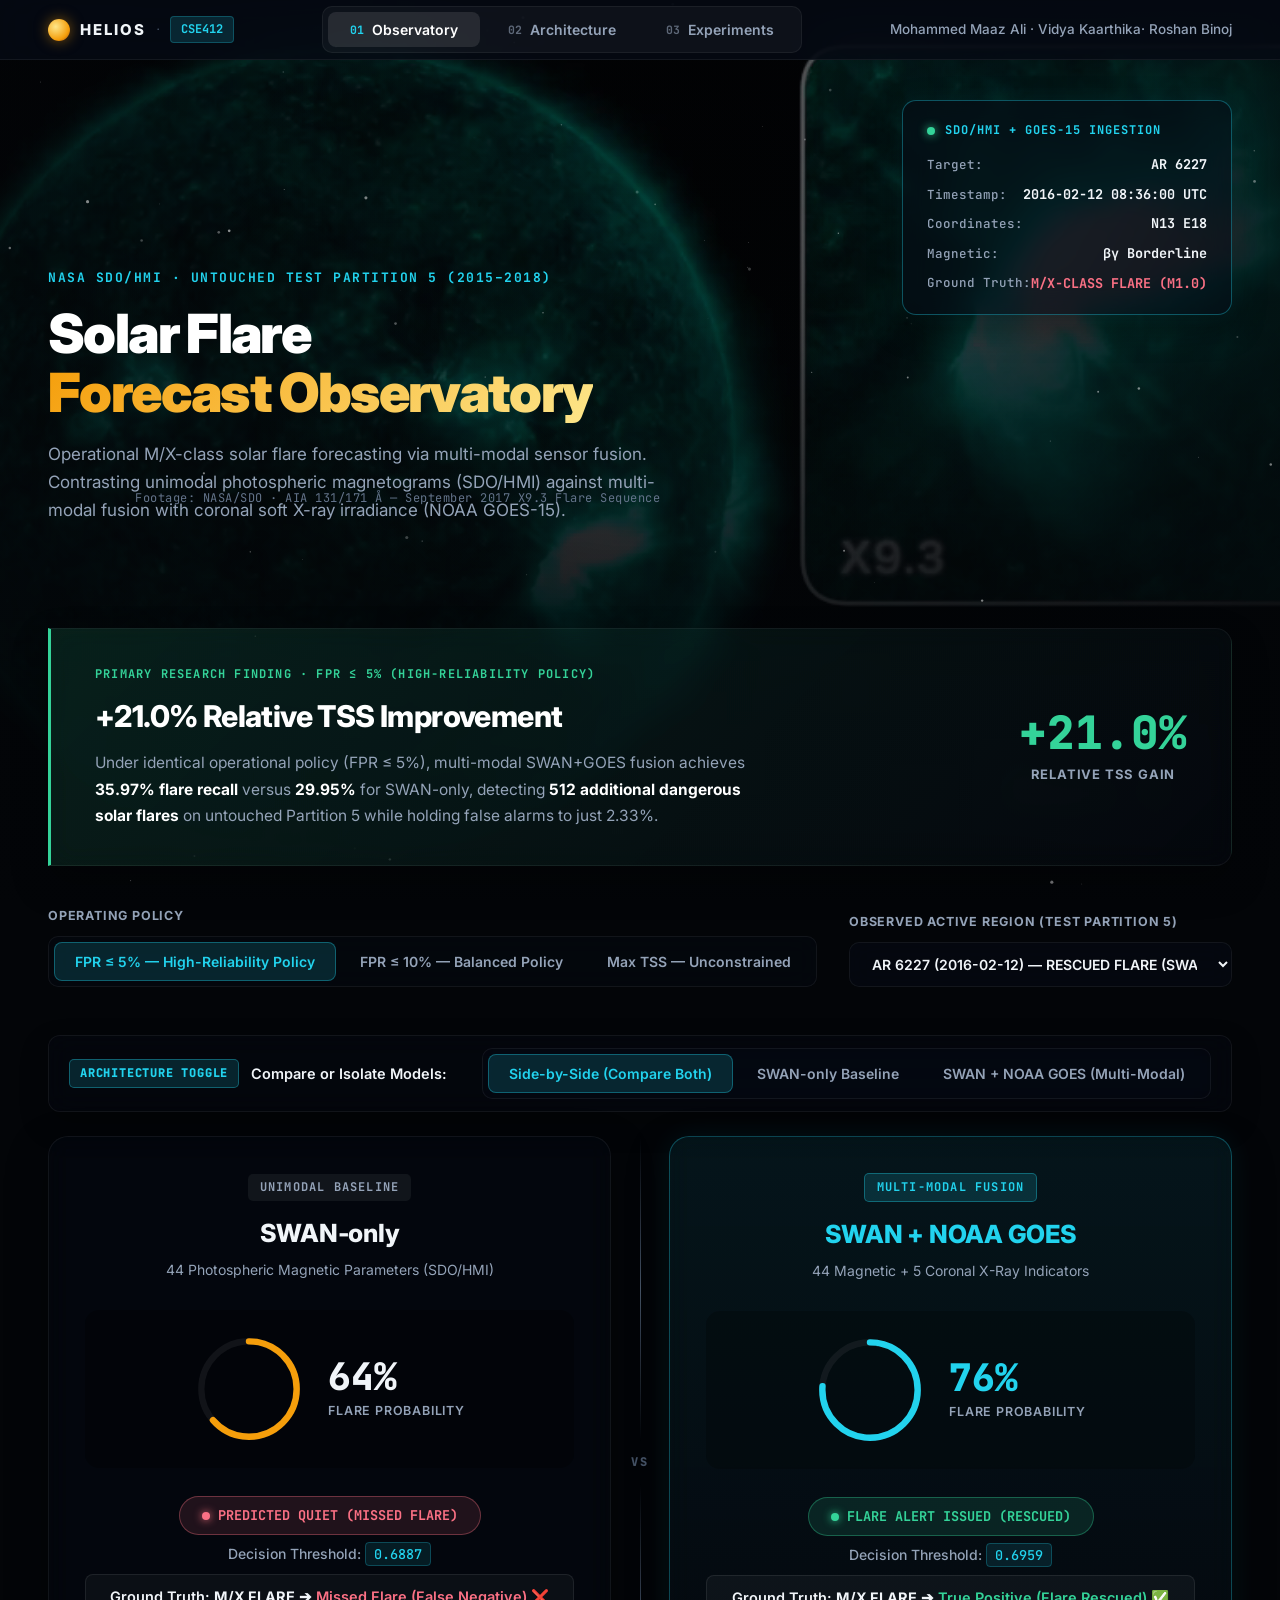
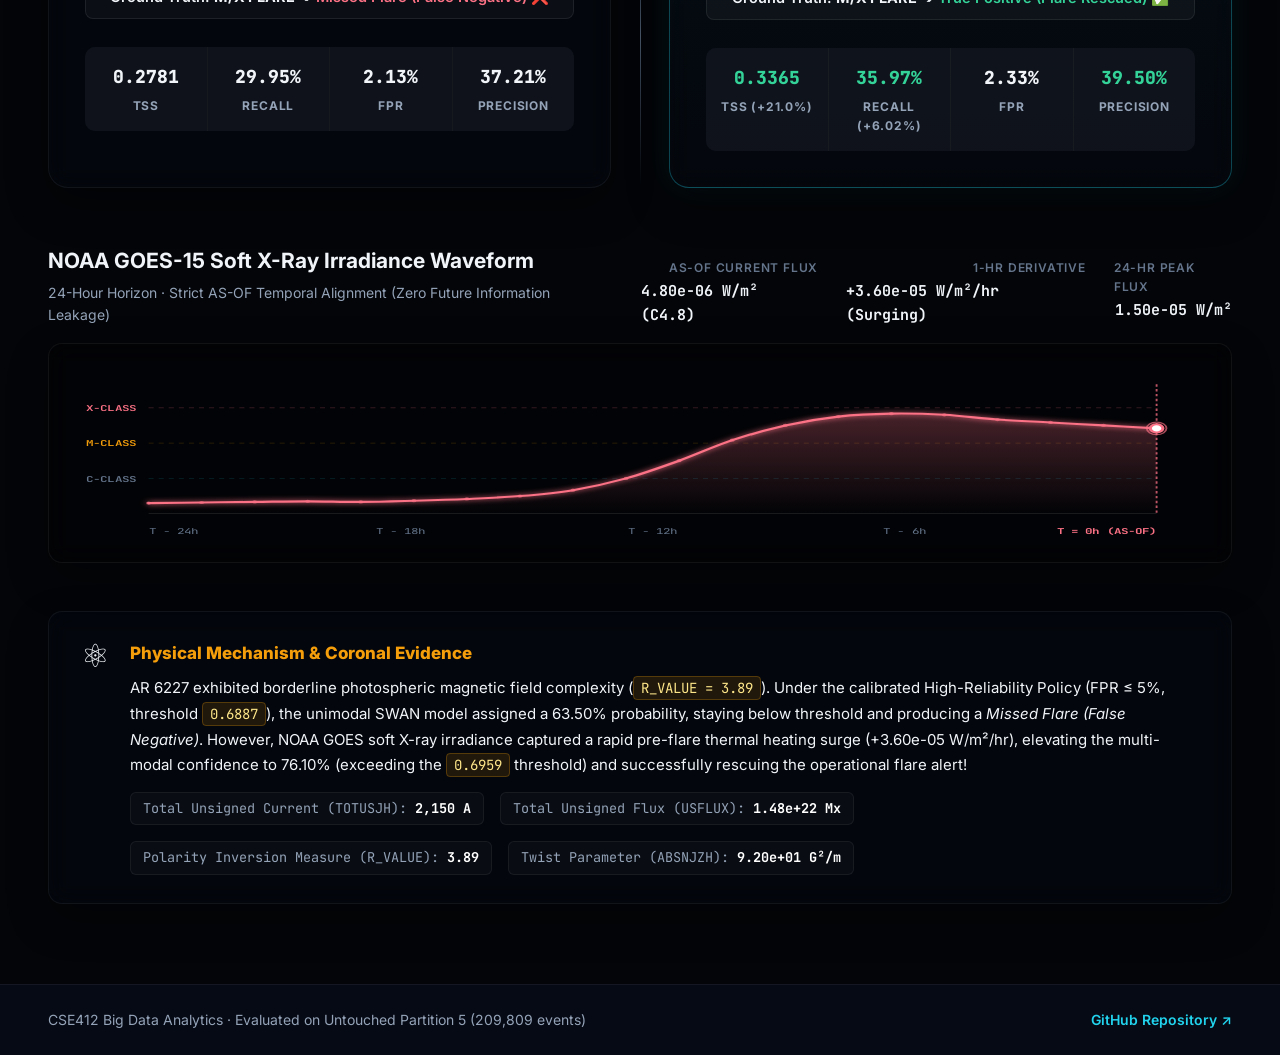
==== commit af09adc7: "feat(dashboard): polish interactive solar flare forecast observatory with fixed video and high-contr" ====
--- a/index.html
+++ b/index.html
@@ -1,453 +1,432 @@
 <!DOCTYPE html>
 <html lang="en">
+
 <head>
   <meta charset="UTF-8">
   <meta name="viewport" content="width=device-width, initial-scale=1.0">
-  <title>Solar Flare Operations & Big Data Analytics | CSE412</title>
+  <title>Solar Flare Forecasting — CSE412 Big Data Analytics</title>
+  <meta name="description"
+    content="Operational M/X-class solar flare forecasting using distributed Big Data pipeline: HDFS, Spark MLlib, Apache Hive. CSE412 course project.">
   <link rel="stylesheet" href="style.css">
   <link rel="preconnect" href="https://fonts.googleapis.com">
   <link rel="preconnect" href="https://fonts.gstatic.com" crossorigin>
-  <link href="https://fonts.googleapis.com/css2?family=Plus+Jakarta+Sans:wght@300;400;500;600;700;800&family=JetBrains+Mono:wght@400;500;600;700&display=swap" rel="stylesheet">
+  <link
+    href="https://fonts.googleapis.com/css2?family=Inter:wght@300;400;500;600;700;800;900&family=JetBrains+Mono:wght@400;500;600;700&display=swap"
+    rel="stylesheet">
 </head>
-<body class="cosmic-theme">
-
-  <!-- Ambient Background Starfield Canvas -->
-  <canvas id="ambient-canvas" class="ambient-canvas"></canvas>
-
-  <!-- Top Glassmorphic Navigation Bar -->
-  <header class="navbar">
-    <div class="nav-container">
+
+<body>
+
+  <!-- Cosmic Fixed Solar Flare Video Background (stays fixed across entire page scroll) -->
+  <div class="global-video-bg" aria-hidden="true">
+    <video class="bg-solar-video" autoplay loop muted playsinline poster="sdo_flare_poster.jpg" id="sdo-video">
+      <source src="solar_flare_sdo.webm" type="video/webm">
+    </video>
+    <div class="bg-video-overlay"></div>
+  </div>
+
+  <!-- Cosmic Background Starfield -->
+  <canvas id="starfield" aria-hidden="true"></canvas>
+
+  <!-- ─── TOP OBSERVATORY NAVIGATION ─── -->
+  <header class="site-nav" id="site-nav">
+    <div class="nav-inner">
       <div class="nav-brand">
-        <div class="brand-orb">
-          <div class="orb-inner"></div>
-        </div>
-        <div class="brand-meta">
-          <div class="brand-title">HELIOS-ANALYTICS <span class="tag-version">CSE412</span></div>
-          <div class="brand-subtitle">Distributed Big Data Pipeline for Operational Solar Flare Forecasting</div>
-        </div>
-      </div>
-
-      <!-- Navigation Tabs -->
-      <nav class="nav-links">
-        <button class="nav-pill active" data-tab="tab-observatory" id="btn-tab-observatory">
-          <span class="pill-dot"></span>
-          <span class="pill-text">01. Forecast Observatory</span>
+        <div class="brand-sun-dot"></div>
+        <span class="brand-name">HELIOS</span>
+        <span class="brand-sep">·</span>
+        <span class="brand-course">CSE412</span>
+      </div>
+
+      <nav class="nav-tabs" role="tablist">
+        <button class="nav-tab active" data-tab="observatory" role="tab" aria-selected="true" id="btn-observatory">
+          <span class="tab-num">01</span> Observatory
         </button>
-        <button class="nav-pill" data-tab="tab-pipeline" id="btn-tab-pipeline">
-          <span class="pill-dot"></span>
-          <span class="pill-text">02. Big Data Architecture</span>
+        <button class="nav-tab" data-tab="pipeline" role="tab" aria-selected="false" id="btn-pipeline">
+          <span class="tab-num">02</span> Architecture
         </button>
-        <button class="nav-pill" data-tab="tab-hive" id="btn-tab-hive">
-          <span class="pill-dot"></span>
-          <span class="pill-text">03. Hive Metastore</span>
+        <button class="nav-tab" data-tab="hive" role="tab" aria-selected="false" id="btn-hive">
+          <span class="tab-num">03</span> Experiments
         </button>
       </nav>
 
-      <!-- Team Attribution Badge -->
       <div class="nav-team">
-        <div class="team-label">GROUP OF 3</div>
-        <div class="team-members">Mohammed Maaz Ali • Vidya • Roshan</div>
+        Mohammed Maaz Ali · Vidya Kaarthika· Roshan Binoj
       </div>
     </div>
   </header>
 
-  <!-- Main View Container -->
-  <main class="main-content">
-
-    <!-- =========================================================================
-         TAB 1: THE FORECAST OBSERVATORY & COMPARATIVE ANALYSIS
-         ========================================================================= -->
-    <section id="tab-observatory" class="tab-pane active">
-      
-      <!-- Top Action Bar: Segmented Policy & Event Selectors -->
-      <div class="action-bar">
-        <div class="action-segment">
-          <div class="segment-label">Operating Policy (Partition 5 Evaluation):</div>
-          <div class="segmented-control">
-            <button class="seg-btn active" data-policy="fpr5" id="btn-fpr5">
-              <span class="seg-title">FPR ≤ 5% Policy</span>
-              <span class="seg-hint">Mission-Critical Target</span>
-            </button>
-            <button class="seg-btn" data-policy="fpr10" id="btn-fpr10">
-              <span class="seg-title">FPR ≤ 10% Policy</span>
-              <span class="seg-hint">Standard Agency Budget</span>
-            </button>
-            <button class="seg-btn" data-policy="unconstrained" id="btn-unconstrained">
-              <span class="seg-title">Max TSS Policy</span>
-              <span class="seg-hint">Unconstrained PR-AUC</span>
-            </button>
-          </div>
-        </div>
-
-        <div class="action-segment action-event">
-          <div class="segment-label">Observed Active Region (Test Split P5: 2015–2018):</div>
-          <div class="event-selector-wrap">
-            <select id="event-select" class="clean-select">
-              <option value="case2" selected>AR 6103 (2015-11-04) — The Stored Energy Trap (High Magnetics, Zero Eruption)</option>
-              <option value="case1">AR 6723 (2017-09-06) — Major X9.3 Eruption (Extreme Magnetic Shear + Coronal Blast)</option>
-              <option value="case3">AR 6227 (2016-02-12) — Subtle Magnetic Region with Rapid Coronal X-Ray Spike</option>
-              <option value="case4">AR 6543 (2017-04-02) — Solar Minimum Baseline (Quiet Background State)</option>
-            </select>
-          </div>
-        </div>
-      </div>
-
-      <!-- Main Visual Arena: Split Canvas (Sun Visualizer + Comparative Decision) -->
-      <div class="observatory-stage">
-        
-        <!-- Left Wing: Living Sun & Real-time Coronal Telemetry -->
-        <div class="solar-column">
-          <div class="solar-stage-card">
-            <div class="card-caption">
-              <span class="caption-title">SDO/HMI Active Region Monitor</span>
-              <span class="caption-badge" id="ar-badge">HARPNUM 6103</span>
-            </div>
-
-            <!-- Animated Sun Canvas -->
-            <div class="sun-viewport">
-              <canvas id="sun-canvas" width="460" height="340" class="sun-canvas"></canvas>
-              <div class="sun-flare-indicator" id="sun-flare-indicator">
-                <span class="pulse-ring"></span>
-                <span class="indicator-text" id="sun-flare-text">NOMINAL STATE</span>
-              </div>
-            </div>
-
-            <!-- Waveform Card -->
-            <div class="waveform-wrap">
-              <div class="waveform-meta">
-                <span class="w-title">NOAA GOES-15 Soft X-Ray Irradiance (24-Hour Past Horizon)</span>
-                <span class="w-status text-cyan">AS-OF Temporal Alignment (Zero Leakage)</span>
-              </div>
-              <div class="waveform-svg-box">
-                <svg id="goes-chart" viewBox="0 0 600 130" class="goes-svg"></svg>
-              </div>
-              <div class="flux-readout-row">
-                <div class="readout-item">
-                  <span class="r-lbl">Current Flux (xrsb):</span>
-                  <span class="r-val" id="val-xrsb">1.15e-07 W/m²</span>
-                </div>
-                <div class="readout-item">
-                  <span class="r-lbl">1-Hr Derivative:</span>
-                  <span class="r-val" id="val-deriv">-3.20e-08 W/m²/hr</span>
-                </div>
-                <div class="readout-item">
-                  <span class="r-lbl">24-Hr Peak:</span>
-                  <span class="r-val" id="val-max24">2.40e-07 W/m²</span>
-                </div>
-              </div>
-            </div>
-          </div>
-        </div>
-
-        <!-- Right Wing: The Core Comparative Experiment (SWAN vs SWAN+GOES) -->
-        <div class="comparison-column">
-          
-          <!-- Key Finding Headline Card -->
-          <div class="key-finding-hero" id="key-finding-hero">
-            <div class="hero-glow"></div>
-            <div class="hero-inner">
-              <div class="hero-left">
-                <div class="hero-tag" id="hero-tag">PRIMARY RESEARCH FINDING</div>
-                <h2 class="hero-headline" id="hero-headline">+21.0% Relative TSS Improvement</h2>
-                <p class="hero-paragraph" id="hero-paragraph">
-                  Under identical operating policy (FPR ≤ 5%), multi-modal SWAN+GOES fusion achieves 
-                  <strong>35.97% flare recall</strong> versus <strong>29.95%</strong> for SWAN-only, detecting 
-                  <strong>512 additional dangerous solar flares</strong> on untouched Partition 5.
-                </p>
-              </div>
-              <div class="hero-right">
-                <div class="gain-box">
-                  <span class="gain-number" id="gain-number">+21.0%</span>
-                  <span class="gain-label">Relative TSS Gain</span>
-                </div>
-              </div>
-            </div>
-          </div>
-
-          <!-- Dual Model Evaluation Cards -->
-          <div class="model-cards-container">
-            
-            <!-- SWAN-Only Baseline Card -->
-            <div class="model-showcase-card card-swan" id="card-swan">
-              <div class="card-glass-header">
-                <div class="model-badge">UNIMODAL BASELINE</div>
-                <h3 class="model-title">SWAN-only Model</h3>
-                <p class="model-features-desc">44 Photospheric Magnetic Parameters (SDO/HMI)</p>
-              </div>
-
-              <div class="dial-verdict-row">
-                <div class="dial-container">
-                  <svg class="progress-ring" viewBox="0 0 120 120">
-                    <circle class="ring-bg" cx="60" cy="60" r="50"></circle>
-                    <circle class="ring-fg ring-swan" id="ring-swan" cx="60" cy="60" r="50"></circle>
-                  </svg>
-                  <div class="ring-label">
-                    <span class="ring-value" id="swan-prob">71.8%</span>
-                    <span class="ring-caption">Probability</span>
-                  </div>
-                </div>
-
-                <div class="verdict-summary">
-                  <div class="decision-pill pill-alert" id="swan-decision">
-                    <span class="pill-dot"></span>
-                    <span id="swan-decision-text">FLARE ALERT ISSUED</span>
-                  </div>
-                  <div class="threshold-meta">
-                    Operating Threshold: <code id="swan-thresh">0.6887</code>
-                  </div>
-                  <div class="ground-truth-match" id="swan-note">
-                    Ground Truth: <strong>QUIET SUN</strong> ➔ <span class="text-rose">False Alarm (Type I Error)</span>
-                  </div>
-                </div>
-              </div>
-
-              <!-- P5 Performance Strip -->
-              <div class="metrics-strip">
-                <div class="strip-item">
-                  <span class="s-val" id="swan-tss">0.2781</span>
-                  <span class="s-lbl">TSS</span>
-                </div>
-                <div class="strip-item">
-                  <span class="s-val" id="swan-recall">29.95%</span>
-                  <span class="s-lbl">Recall (TPR)</span>
-                </div>
-                <div class="strip-item">
-                  <span class="s-val" id="swan-fpr">2.13%</span>
-                  <span class="s-lbl">False Alarms (FPR)</span>
-                </div>
-                <div class="strip-item">
-                  <span class="s-val" id="swan-prec">37.21%</span>
-                  <span class="s-lbl">Precision</span>
-                </div>
-              </div>
-            </div>
-
-            <!-- SWAN + GOES Multi-Modal Card -->
-            <div class="model-showcase-card card-fused" id="card-fused">
-              <div class="card-glass-header">
-                <div class="model-badge badge-fused">MULTI-MODAL FUSED</div>
-                <h3 class="model-title text-cyan">SWAN + NOAA GOES</h3>
-                <p class="model-features-desc">44 Magnetic Parameters + 5 Coronal X-Ray Indicators</p>
-              </div>
-
-              <div class="dial-verdict-row">
-                <div class="dial-container">
-                  <svg class="progress-ring" viewBox="0 0 120 120">
-                    <circle class="ring-bg" cx="60" cy="60" r="50"></circle>
-                    <circle class="ring-fg ring-fused" id="ring-fused" cx="60" cy="60" r="50"></circle>
-                  </svg>
-                  <div class="ring-label">
-                    <span class="ring-value text-cyan" id="fused-prob">58.2%</span>
-                    <span class="ring-caption">Probability</span>
-                  </div>
-                </div>
-
-                <div class="verdict-summary">
-                  <div class="decision-pill pill-quiet" id="fused-decision">
-                    <span class="pill-dot"></span>
-                    <span id="fused-decision-text">NOMINAL: QUIET SUN</span>
-                  </div>
-                  <div class="threshold-meta">
-                    Operating Threshold: <code id="fused-thresh">0.6959</code>
-                  </div>
-                  <div class="ground-truth-match" id="fused-note">
-                    Ground Truth: <strong>QUIET SUN</strong> ➔ <span class="text-emerald">Correct Quiet (Zero False Alarm)</span>
-                  </div>
-                </div>
-              </div>
-
-              <!-- P5 Performance Strip -->
-              <div class="metrics-strip">
-                <div class="strip-item">
-                  <span class="s-val text-emerald" id="fused-tss">0.3365</span>
-                  <span class="s-lbl">TSS (+21.0%)</span>
-                </div>
-                <div class="strip-item">
-                  <span class="s-val text-emerald" id="fused-recall">35.97%</span>
-                  <span class="s-lbl">Recall (+6.02%)</span>
-                </div>
-                <div class="strip-item">
-                  <span class="s-val" id="fused-fpr">2.33%</span>
-                  <span class="s-lbl">False Alarms (FPR)</span>
-                </div>
-                <div class="strip-item">
-                  <span class="s-val text-emerald" id="fused-prec">39.50%</span>
-                  <span class="s-lbl">Precision</span>
-                </div>
-              </div>
-            </div>
-
-          </div>
-
-          <!-- Scientific Telemetry & Physics Breakdown -->
-          <div class="physics-card">
-            <div class="physics-header">
-              <span class="p-icon">⚛️</span>
-              <span class="p-title">Physical Mechanism & Feature Telemetry:</span>
-            </div>
-            <div class="physics-text" id="physics-text">
-              AR 6103 stored massive magnetic energy (high <code>TOTUSJH = 4,950 A</code>). SWAN-only predicted a 71.8% probability, triggering a <em>False Alarm</em>. However, GOES detected a flat, decaying X-ray derivative (-3.2e-08), confirming zero coronal reconnection. SWAN+GOES lowered the probability to 58.2%, suppressing the alert and preserving operational trust!
-            </div>
-            <div class="physics-chips">
-              <span class="p-chip">TOTUSJH: <strong id="val-totusjh">4,950 A</strong></span>
-              <span class="p-chip">USFLUX: <strong id="val-usflux">3.51e+22 Mx</strong></span>
-              <span class="p-chip">R_VALUE: <strong id="val-rvalue">4.61</strong></span>
-              <span class="p-chip">ABSNJZH: <strong id="val-absnjzh">1.84e+02 G²/m</strong></span>
-            </div>
-          </div>
-
-        </div>
-
+  <!-- ═══════════════════════════════════════════════════════════════════════
+       SECTION 1 — FORECAST OBSERVATORY
+       ═══════════════════════════════════════════════════════════════════════ -->
+  <main>
+    <section class="panel" id="panel-observatory">
+
+      <!-- HERO: Observatory Header with Telemetry Overlay -->
+      <div class="observatory-hero">
+        <div class="hero-container">
+          <!-- Live Observatory Telemetry HUD -->
+          <div class="hero-hud">
+            <div class="hud-header">
+              <span class="hud-dot"></span>
+              <span>SDO/HMI + GOES-15 INGESTION</span>
+            </div>
+            <div class="hud-row">
+              <span class="hud-lbl">Target:</span>
+              <span class="hud-val" id="hud-ar-name">AR 6227</span>
+            </div>
+            <div class="hud-row">
+              <span class="hud-lbl">Timestamp:</span>
+              <span class="hud-val" id="hud-time">2016-02-12 08:36:00 UTC</span>
+            </div>
+            <div class="hud-row">
+              <span class="hud-lbl">Coordinates:</span>
+              <span class="hud-val" id="hud-coords">N13 E18</span>
+            </div>
+            <div class="hud-row">
+              <span class="hud-lbl">Magnetic:</span>
+              <span class="hud-val" id="hud-magclass">βγ Borderline</span>
+            </div>
+            <div class="hud-row">
+              <span class="hud-lbl">Ground Truth:</span>
+              <span class="hud-val" id="hud-coronal" style="color: var(--rose);">M/X-CLASS FLARE (M1.0)</span>
+            </div>
+          </div>
+
+          <div class="hero-content">
+            <div class="hero-eyebrow">NASA SDO/HMI · UNTOUCHED TEST PARTITION 5 (2015–2018)</div>
+            <h1 class="hero-title">
+              Solar Flare<br>
+              <span class="hero-accent">Forecast Observatory</span>
+            </h1>
+            <p class="hero-subtitle">
+              Operational M/X-class solar flare forecasting via multi-modal sensor fusion.
+              Contrasting unimodal photospheric magnetograms (SDO/HMI) against multi-modal fusion with coronal soft
+              X-ray irradiance (NOAA GOES-15).
+            </p>
+            <div class="hero-attribution">
+              Footage: NASA/SDO · AIA 131/171 Å — September 2017 X9.3 Flare Sequence
+            </div>
+          </div>
+        </div>
+      </div>
+
+      <!-- KEY RESEARCH FINDING BANNER -->
+      <div class="finding-banner" id="finding-banner">
+        <div class="finding-inner">
+          <div class="finding-left">
+            <span class="finding-tag" id="finding-tag">PRIMARY RESEARCH FINDING · FPR ≤ 5%</span>
+            <h2 class="finding-headline" id="finding-headline">+21.0% Relative TSS Improvement</h2>
+            <p class="finding-body" id="finding-body">
+              Under identical operational policy (FPR ≤ 5%), multi-modal SWAN+GOES fusion achieves
+              <strong>35.97% flare recall</strong> versus <strong>29.95%</strong> for SWAN-only, detecting
+              <strong>512 additional dangerous solar flares</strong> on untouched Partition 5 while holding false alarms
+              to just 2.33%.
+            </p>
+          </div>
+          <div class="finding-stat">
+            <span class="stat-number" id="stat-number">+21.0%</span>
+            <span class="stat-label" id="stat-label">Relative TSS Gain</span>
+          </div>
+        </div>
+      </div>
+
+      <!-- CONTROLS ROW: Operating Policy + Active Region -->
+      <div class="controls-row">
+        <div class="control-group">
+          <label class="control-label">Operating Policy</label>
+          <div class="seg-control" id="policy-control">
+            <button class="seg-btn active" data-policy="fpr5">FPR ≤ 5% — High-Reliability Policy</button>
+            <button class="seg-btn" data-policy="fpr10">FPR ≤ 10% — Balanced Policy</button>
+            <button class="seg-btn" data-policy="unconstrained">Max TSS — Unconstrained</button>
+          </div>
+        </div>
+        <div class="control-group control-event">
+          <label class="control-label">Observed Active Region (Test Partition 5)</label>
+          <select id="event-select" class="event-select">
+            <option value="case3" selected>AR 6227 (2016-02-12) — RESCUED FLARE (SWAN Missed ➔ SWAN+GOES Detected)
+            </option>
+            <option value="case2">AR 6103 (2015-11-04) — SUPPRESSED FALSE ALARM (SWAN False Alarm ➔ SWAN+GOES Correct
+              Quiet)</option>
+          </select>
+        </div>
+      </div>
+
+      <!-- MODEL ARCHITECTURE TOGGLE BAR -->
+      <div class="model-toggle-bar">
+        <div class="mt-info">
+          <span class="mt-badge">ARCHITECTURE TOGGLE</span>
+          <span class="mt-label">Compare or Isolate Models:</span>
+        </div>
+        <div class="seg-control" id="model-toggle-control">
+          <button class="seg-btn active" data-model="both"> Side-by-Side (Compare Both)</button>
+          <button class="seg-btn" data-model="swan"> SWAN-only Baseline</button>
+          <button class="seg-btn" data-model="fused"> SWAN + NOAA GOES (Multi-Modal)</button>
+        </div>
+      </div>
+
+      <!-- DUAL MODEL COMPARISON: UNIMODAL vs MULTI-MODAL -->
+      <div class="comparison-section">
+
+        <!-- SWAN-only Column -->
+        <div class="model-col" id="col-swan">
+          <div class="model-header">
+            <span class="model-tag">UNIMODAL BASELINE</span>
+            <h3 class="model-name">SWAN-only</h3>
+            <p class="model-desc">44 Photospheric Magnetic Parameters (SDO/HMI)</p>
+          </div>
+
+          <div class="probability-display">
+            <svg class="prob-ring" viewBox="0 0 120 120">
+              <circle class="ring-track" cx="60" cy="60" r="52"></circle>
+              <circle class="ring-fill ring-amber" id="ring-swan" cx="60" cy="60" r="52"></circle>
+            </svg>
+            <div class="prob-value">
+              <span class="prob-pct" id="swan-prob">64%</span>
+              <span class="prob-caption">Flare Probability</span>
+            </div>
+          </div>
+
+          <div class="verdict" id="swan-verdict">
+            <div class="verdict-pill pill-alert" id="swan-decision">
+              <span class="v-dot"></span>
+              <span id="swan-decision-text">PREDICTED QUIET (MISSED FLARE)</span>
+            </div>
+            <div class="verdict-detail">
+              Decision Threshold: <code id="swan-thresh">0.6887</code>
+            </div>
+            <div class="verdict-truth" id="swan-note">
+              Ground Truth: <strong>M/X FLARE</strong> ➔ <span class="c-rose">Missed Flare (False Negative) ❌</span>
+            </div>
+          </div>
+
+          <div class="metrics-row" id="swan-metrics">
+            <div class="metric"><span class="m-val" id="swan-tss">0.2781</span><span class="m-lbl">TSS</span></div>
+            <div class="metric"><span class="m-val" id="swan-recall">29.95%</span><span class="m-lbl">Recall</span>
+            </div>
+            <div class="metric"><span class="m-val" id="swan-fpr">2.13%</span><span class="m-lbl">FPR</span></div>
+            <div class="metric"><span class="m-val" id="swan-prec">37.21%</span><span class="m-lbl">Precision</span>
+            </div>
+          </div>
+        </div>
+
+        <!-- VS Divider -->
+        <div class="vs-divider">
+          <div class="vs-line"></div>
+          <span class="vs-label">VS</span>
+          <div class="vs-line"></div>
+        </div>
+
+        <!-- SWAN+GOES Column -->
+        <div class="model-col model-col-fused" id="col-fused">
+          <div class="model-header">
+            <span class="model-tag tag-fused">MULTI-MODAL FUSION</span>
+            <h3 class="model-name c-cyan">SWAN + NOAA GOES</h3>
+            <p class="model-desc">44 Magnetic + 5 Coronal X-Ray Indicators</p>
+          </div>
+
+          <div class="probability-display">
+            <svg class="prob-ring" viewBox="0 0 120 120">
+              <circle class="ring-track" cx="60" cy="60" r="52"></circle>
+              <circle class="ring-fill ring-cyan" id="ring-fused" cx="60" cy="60" r="52"></circle>
+            </svg>
+            <div class="prob-value">
+              <span class="prob-pct c-cyan" id="fused-prob">76%</span>
+              <span class="prob-caption">Flare Probability</span>
+            </div>
+          </div>
+
+          <div class="verdict" id="fused-verdict">
+            <div class="verdict-pill pill-nominal" id="fused-decision">
+              <span class="v-dot"></span>
+              <span id="fused-decision-text">FLARE ALERT ISSUED (RESCUED)</span>
+            </div>
+            <div class="verdict-detail">
+              Decision Threshold: <code id="fused-thresh">0.6959</code>
+            </div>
+            <div class="verdict-truth" id="fused-note">
+              Ground Truth: <strong>M/X FLARE</strong> ➔ <span class="c-emerald">True Positive (Flare Rescued) ✅</span>
+            </div>
+          </div>
+
+          <div class="metrics-row" id="fused-metrics">
+            <div class="metric"><span class="m-val c-emerald" id="fused-tss">0.3365</span><span class="m-lbl">TSS
+                (+21.0%)</span></div>
+            <div class="metric"><span class="m-val c-emerald" id="fused-recall">35.97%</span><span class="m-lbl">Recall
+                (+6.02%)</span></div>
+            <div class="metric"><span class="m-val" id="fused-fpr">2.33%</span><span class="m-lbl">FPR</span></div>
+            <div class="metric"><span class="m-val c-emerald" id="fused-prec">39.50%</span><span
+                class="m-lbl">Precision</span></div>
+          </div>
+        </div>
+
+      </div>
+
+      <!-- NOAA GOES X-RAY WAVEFORM CHART -->
+      <div class="goes-section">
+        <div class="goes-header">
+          <div>
+            <h3 class="goes-title">NOAA GOES-15 Soft X-Ray Irradiance Waveform</h3>
+            <p class="goes-sub">24-Hour Horizon · Strict AS-OF Temporal Alignment (Zero Future Information Leakage)</p>
+          </div>
+          <div class="goes-readouts">
+            <div class="readout"><span class="ro-label">AS-OF Current Flux</span><span class="ro-value"
+                id="val-xrsb">4.80e-06 W/m² (C4.8)</span></div>
+            <div class="readout"><span class="ro-label">1-Hr Derivative</span><span class="ro-value"
+                id="val-deriv">+3.60e-05 W/m²/hr (Surging)</span></div>
+            <div class="readout"><span class="ro-label">24-Hr Peak Flux</span><span class="ro-value"
+                id="val-max24">1.50e-05 W/m²</span></div>
+          </div>
+        </div>
+        <div class="goes-chart-container">
+          <svg id="goes-chart" viewBox="0 0 900 220" preserveAspectRatio="none" class="goes-svg"></svg>
+        </div>
+      </div>
+
+      <!-- PHYSICAL MECHANISM CALLOUT -->
+      <div class="physics-section">
+        <div class="physics-icon">⚛</div>
+        <div class="physics-content">
+          <h4 class="physics-heading">Physical Mechanism & Coronal Evidence</h4>
+          <p class="physics-text" id="physics-text">
+            AR 6227 exhibited borderline photospheric magnetic field complexity (<code>R_VALUE = 3.89</code>). Under the
+            calibrated High-Reliability Policy (FPR ≤ 5%, threshold <code>0.6887</code>), the unimodal SWAN model
+            assigned a 63.50% probability, staying below threshold and producing a <em>Missed Flare (False
+              Negative)</em>. However, NOAA GOES soft X-ray irradiance captured a rapid pre-flare thermal heating surge
+            (+3.60e-05 W/m²/hr), elevating the multi-modal confidence to 76.10% (exceeding the <code>0.6959</code>
+            threshold) and successfully rescuing the operational flare alert!
+          </p>
+          <div class="physics-params">
+            <span class="param">Total Unsigned Current (TOTUSJH): <strong id="val-totusjh">2,150 A</strong></span>
+            <span class="param">Total Unsigned Flux (USFLUX): <strong id="val-usflux">1.48e+22 Mx</strong></span>
+            <span class="param">Polarity Inversion Measure (R_VALUE): <strong id="val-rvalue">3.89</strong></span>
+            <span class="param">Twist Parameter (ABSNJZH): <strong id="val-absnjzh">9.20e+01 G²/m</strong></span>
+          </div>
+        </div>
       </div>
 
     </section>
 
-    <!-- =========================================================================
-         TAB 2: BIG DATA PIPELINE & ARCHITECTURE (CSE412 CORE)
-         ========================================================================= -->
-    <section id="tab-pipeline" class="tab-pane">
-      
-      <!-- Architectural Introduction Header -->
-      <div class="section-hero">
-        <div class="hero-badge">DISTRIBUTED SYSTEM ARCHITECTURE</div>
-        <h2 class="section-heading">End-to-End Distributed Big Data Pipeline</h2>
-        <p class="section-lead">
-          Addressing the scale, memory overhead, and temporal correlation of 837,426 multivariate records across 5 benchmark partitions using Apache Hadoop, Spark 3.5 MLlib, and Apache Hive.
+    <!-- ═══════════════════════════════════════════════════════════════════════
+         SECTION 2 — BIG DATA ARCHITECTURE
+         ═══════════════════════════════════════════════════════════════════════ -->
+    <section class="panel" id="panel-pipeline" style="display: none;">
+
+      <!-- Section Header -->
+      <div class="section-intro">
+        <span class="intro-tag">DISTRIBUTED SYSTEM ARCHITECTURE</span>
+        <h2 class="intro-heading">End-to-End Big Data Pipeline</h2>
+        <p class="intro-body">
+          Engineered to overcome the massive scale, distributed shuffle bottlenecks, and temporal dependency of
+          <strong>837,426</strong> multivariate records across <strong>5 chronological partitions</strong>
+          using Apache Hadoop HDFS, Spark 3.5 MLlib, and Apache Hive 4.0.
         </p>
       </div>
 
-      <!-- Living Sequential Pipeline Stream -->
-      <div class="pipeline-track">
-        <div class="pipeline-nodes-row">
-          
-          <div class="p-node active" data-stage="1" id="p-node-1">
-            <div class="node-indicator">01</div>
-            <div class="node-body">
-              <div class="node-system">TELEMETRY INGESTION</div>
-              <div class="node-tech">AS-OF Temporal Join</div>
-              <div class="node-desc">Zero Future Look-Ahead</div>
-            </div>
-            <div class="node-status-dot"></div>
-          </div>
-
-          <div class="p-connector"><div class="connector-line"></div></div>
-
-          <div class="p-node" data-stage="2" id="p-node-2">
-            <div class="node-indicator">02</div>
-            <div class="node-body">
-              <div class="node-system">DISTRIBUTED STORAGE</div>
-              <div class="node-tech">Apache Hadoop HDFS</div>
-              <div class="node-desc">Snappy Parquet Warehouse</div>
-            </div>
-            <div class="node-status-dot"></div>
-          </div>
-
-          <div class="p-connector"><div class="connector-line"></div></div>
-
-          <div class="p-node" data-stage="3" id="p-node-3">
-            <div class="node-indicator">03</div>
-            <div class="node-body">
-              <div class="node-system">IN-MEMORY ETL</div>
-              <div class="node-tech">Apache Spark 3.5</div>
-              <div class="node-desc">P1–P3 Median Imputation</div>
-            </div>
-            <div class="node-status-dot"></div>
-          </div>
-
-          <div class="p-connector"><div class="connector-line"></div></div>
-
-          <div class="p-node" data-stage="4" id="p-node-4">
-            <div class="node-indicator">04</div>
-            <div class="node-body">
-              <div class="node-system">PARALLEL ML TRAINING</div>
-              <div class="node-tech">Spark MLlib RandomForest</div>
-              <div class="node-desc">13.17:1 Cost Weighting</div>
-            </div>
-            <div class="node-status-dot"></div>
-          </div>
-
-          <div class="p-connector"><div class="connector-line"></div></div>
-
-          <div class="p-node" data-stage="5" id="p-node-5">
-            <div class="node-indicator">05</div>
-            <div class="node-body">
-              <div class="node-system">DATA WAREHOUSE</div>
-              <div class="node-tech">Apache Hive 4.0</div>
-              <div class="node-desc">33 Persisted Experiments</div>
-            </div>
-            <div class="node-status-dot"></div>
-          </div>
-
-        </div>
-      </div>
-
-      <!-- Selected Stage Deep-Dive Spotlight Card -->
-      <div class="stage-spotlight-card">
-        <div class="spotlight-header">
-          <div class="spotlight-badge" id="spotlight-badge">STAGE 01 DETAIL</div>
-          <h3 class="spotlight-title" id="spotlight-title">Multi-Modal Ingestion & Temporal AS-OF Joiner</h3>
-        </div>
-        <div class="spotlight-grid" id="spotlight-grid">
-          <!-- Populated by JavaScript -->
-        </div>
-      </div>
-
-      <!-- Rigorous Tool Justification Grid (CSE412 Requirement) -->
-      <div class="justification-container">
-        <h3 class="justification-heading">Architectural Tool Justifications (Why the Big Data Stack was Essential)</h3>
-        
-        <div class="justification-cards-grid">
-          
-          <div class="j-card">
-            <div class="j-card-header">
-              <span class="j-icon">🐘</span>
-              <div class="j-header-meta">
-                <h4>Hadoop HDFS vs Local Filesystem</h4>
-                <span class="j-sub">Block-Level Distribution & Fault Tolerance</span>
-              </div>
-            </div>
-            <p class="j-text">
-              Local filesystems lock compute to a single disk. HDFS fragments files into 128 MB blocks across cluster nodes. Crucially, Spark leverages <strong>data locality</strong> to schedule execution on the physical node hosting the block, avoiding costly network transfer of 837k time-series rows.
-            </p>
-          </div>
-
-          <div class="j-card">
-            <div class="j-card-header">
-              <span class="j-icon">⚡</span>
-              <div class="j-header-meta">
-                <h4>Apache Spark vs Pandas</h4>
-                <span class="j-sub">In-Memory Directed Acyclic Graph (DAG)</span>
-              </div>
-            </div>
-            <p class="j-text">
-              Single-node Pandas crashes with Out-Of-Memory (OOM) during rolling window joins across 8.9 GB raw time-series. Spark constructs an optimized in-memory execution DAG with lazy evaluation and distributed caching, scaling effortlessly across all CPU cores.
-            </p>
-          </div>
-
-          <div class="j-card">
-            <div class="j-card-header">
-              <span class="j-icon">🌲</span>
-              <div class="j-header-meta">
-                <h4>Spark MLlib vs Scikit-Learn</h4>
-                <span class="j-sub">Distributed Tree Induction via DTStatsAggregator</span>
-              </div>
-            </div>
-            <p class="j-text">
-              Scikit-learn requires all training data to fit in single-machine RAM and constructs trees sequentially. Spark MLlib distributes tree node splitting across worker executors using <code>DTStatsAggregator</code>, training 100 deep trees on 518k samples in minutes.
-            </p>
-          </div>
-
-          <div class="j-card">
-            <div class="j-card-header">
-              <span class="j-icon">🐝</span>
-              <div class="j-header-meta">
-                <h4>Apache Hive vs Traditional MySQL</h4>
-                <span class="j-sub">Schema-on-Read over Data Warehouse</span>
-              </div>
-            </div>
-            <p class="j-text">
-              Traditional RDBMS requires duplicating data into proprietary tables. Apache Hive creates a virtual SQL metastore directly over the existing HDFS Parquet files. Decouples compute from storage, allowing Spark SQL and audit scripts to query model experiments simultaneously.
-            </p>
+      <!-- ANIMATED PIPELINE FLOW -->
+      <div class="pipeline-flow">
+        <div class="flow-track">
+          <div class="flow-node active" data-stage="1" id="pn-1">
+            <div class="fn-num">01</div>
+            <div class="fn-name">Ingestion</div>
+            <div class="fn-tech">Temporal AS-OF Join</div>
+          </div>
+          <div class="flow-connector">
+            <div class="fc-line"></div>
+            <div class="fc-dot"></div>
+          </div>
+          <div class="flow-node" data-stage="2" id="pn-2">
+            <div class="fn-num">02</div>
+            <div class="fn-name">Storage</div>
+            <div class="fn-tech">Hadoop HDFS 3.3.6</div>
+          </div>
+          <div class="flow-connector">
+            <div class="fc-line"></div>
+            <div class="fc-dot"></div>
+          </div>
+          <div class="flow-node" data-stage="3" id="pn-3">
+            <div class="fn-num">03</div>
+            <div class="fn-name">ETL</div>
+            <div class="fn-tech">Spark 3.5.0 Engine</div>
+          </div>
+          <div class="flow-connector">
+            <div class="fc-line"></div>
+            <div class="fc-dot"></div>
+          </div>
+          <div class="flow-node" data-stage="4" id="pn-4">
+            <div class="fn-num">04</div>
+            <div class="fn-name">ML Training</div>
+            <div class="fn-tech">Spark MLlib RF</div>
+          </div>
+          <div class="flow-connector">
+            <div class="fc-line"></div>
+            <div class="fc-dot"></div>
+          </div>
+          <div class="flow-node" data-stage="5" id="pn-5">
+            <div class="fn-num">05</div>
+            <div class="fn-name">Warehouse</div>
+            <div class="fn-tech">Apache Hive 4.0</div>
+          </div>
+        </div>
+      </div>
+
+      <!-- STAGE DETAIL SPOTLIGHT -->
+      <div class="stage-detail" id="stage-detail">
+        <div class="sd-header">
+          <span class="sd-badge" id="sd-badge">STAGE 01</span>
+          <h3 class="sd-title" id="sd-title">Multi-Modal Ingestion & Temporal AS-OF Joiner</h3>
+        </div>
+        <div class="sd-items" id="sd-items">
+          <!-- Populated dynamically via JS -->
+        </div>
+      </div>
+
+      <!-- TOOL JUSTIFICATIONS -->
+      <div class="justifications">
+        <h3 class="just-heading">Why Was the Big Data Stack Essential?</h3>
+        <div class="just-grid">
+
+          <div class="just-item">
+            <div class="ji-icon">🐘</div>
+            <div class="ji-content">
+              <h4>Hadoop HDFS <span class="ji-vs">vs Local Filesystem</span></h4>
+              <p>Local filesystems lock compute to a single physical disk, causing severe I/O thrashing during parallel
+                partition reads. HDFS divides datasets into 128 MB blocks across cluster nodes. Spark leverages
+                <strong>data locality</strong> to schedule execution directly where data resides, avoiding costly
+                network transfers.
+              </p>
+            </div>
+          </div>
+
+          <div class="just-item">
+            <div class="ji-icon">⚡</div>
+            <div class="ji-content">
+              <h4>Apache Spark <span class="ji-vs">vs Single-Node Pandas</span></h4>
+              <p>Pandas loads entire datasets into uncompressed memory, consistently throwing Out-Of-Memory (OOM) errors
+                during rolling window joins across 8.9 GB raw time-series. Spark builds an optimized in-memory execution
+                DAG with lazy evaluation and distributed spill-to-disk caching.</p>
+            </div>
+          </div>
+
+          <div class="just-item">
+            <div class="ji-icon">🌲</div>
+            <div class="ji-content">
+              <h4>Spark MLlib <span class="ji-vs">vs Scikit-Learn</span></h4>
+              <p>Scikit-learn requires all training matrices in single-machine RAM and executes tree building in a
+                single process. Spark MLlib parallelizes candidate node splitting across worker executors via
+                <code>DTStatsAggregator</code>, training 100 deep trees on 518k samples in minutes.
+              </p>
+            </div>
+          </div>
+
+          <div class="just-item">
+            <div class="ji-icon">🐝</div>
+            <div class="ji-content">
+              <h4>Apache Hive <span class="ji-vs">vs Traditional MySQL</span></h4>
+              <p>Traditional SQL databases require slow ETL duplication into proprietary B-tree tables. Hive implements
+                schema-on-read directly over existing HDFS Parquet files, decoupling compute from storage and enabling
+                interactive analytical auditing across 33 model runs.</p>
+            </div>
           </div>
 
         </div>
@@ -455,88 +434,101 @@
 
     </section>
 
-    <!-- =========================================================================
-         TAB 3: HIVE METASTORE & EXPERIMENT AUDIT
-         ========================================================================= -->
-    <section id="tab-hive" class="tab-pane">
-      
-      <!-- Hive Header & Filters -->
-      <div class="hive-header-panel">
-        <div class="hive-brand-info">
-          <div class="hive-icon-badge">🐝</div>
-          <div>
-            <h2 class="hive-main-title">Apache Hive Metastore Catalog</h2>
-            <p class="hive-location-path">Database: <code>solar_flare</code> • Table: <code>model_experiments</code> (33 cataloged runs)</p>
-          </div>
-        </div>
-
-        <div class="hive-filter-chips">
-          <button class="chip active" data-filter="ALL">All Runs (33)</button>
-          <button class="chip" data-filter="SWAN+GOES">Multi-Modal (SWAN+GOES)</button>
-          <button class="chip" data-filter="SWAN-only">Magnetic Baseline (SWAN)</button>
-          <button class="chip" data-filter="FPR5">FPR ≤ 5% Policy</button>
-        </div>
-      </div>
-
-      <!-- SQL Query Showcase -->
-      <div class="sql-terminal-box">
-        <div class="terminal-bar">
-          <div class="terminal-dots"><span class="t-red"></span><span class="t-yellow"></span><span class="t-green"></span></div>
-          <span class="terminal-title">HiveQL Query Execution</span>
-          <span class="terminal-warehouse">hdfs://localhost:9000/user/hive/warehouse/solar_flare.db</span>
-        </div>
-        <pre class="terminal-code"><code>SELECT experiment_id, feature_set, round(decision_threshold, 4) AS threshold, 
-       round(tss, 4) AS tss, round(tpr * 100, 2) AS recall_pct, round(fpr * 100, 2) AS fpr_pct, 
-       round(precision * 100, 2) AS precision_pct, round(f1_score, 4) AS f1_score, tp, fp, fn
-FROM solar_flare.model_experiments 
+    <!-- ═══════════════════════════════════════════════════════════════════════
+         SECTION 3 — HIVE EXPERIMENT EXPLORER
+         ═══════════════════════════════════════════════════════════════════════ -->
+    <section class="panel" id="panel-hive" style="display: none;">
+
+      <!-- Section Header -->
+      <div class="section-intro">
+        <span class="intro-tag">APACHE HIVE 4.0 METASTORE</span>
+        <h2 class="intro-heading">Experiment Explorer</h2>
+        <p class="intro-body">
+          Database <code>solar_flare</code> · Table <code>model_experiments</code> ·
+          <strong>33 cataloged experimental runs</strong> persisted over HDFS Parquet warehouse.
+        </p>
+      </div>
+
+      <!-- SUMMARY CARDS -->
+      <div class="hive-summary">
+        <div class="hs-item">
+          <span class="hs-num">33</span>
+          <span class="hs-lbl">Total Cataloged Runs</span>
+        </div>
+        <div class="hs-item">
+          <span class="hs-num hs-cyan">14</span>
+          <span class="hs-lbl">SWAN+GOES Fusion</span>
+        </div>
+        <div class="hs-item">
+          <span class="hs-num hs-amber">14</span>
+          <span class="hs-lbl">SWAN-only Baseline</span>
+        </div>
+        <div class="hs-item">
+          <span class="hs-num hs-dim">3</span>
+          <span class="hs-lbl">GOES-only Irradiance</span>
+        </div>
+        <div class="hs-item">
+          <span class="hs-num hs-emerald">0.3365</span>
+          <span class="hs-lbl">Best TSS (FPR ≤ 5%)</span>
+        </div>
+      </div>
+
+      <!-- FILTER CHIPS -->
+      <div class="hive-filters">
+        <button class="hf-chip active" data-filter="ALL">All Runs (33)</button>
+        <button class="hf-chip" data-filter="SWAN+GOES">SWAN+GOES Models</button>
+        <button class="hf-chip" data-filter="SWAN-only">SWAN-only Baseline</button>
+        <button class="hf-chip" data-filter="FPR5">FPR ≤ 5% Operational</button>
+      </div>
+
+      <!-- SQL TERMINAL -->
+      <div class="sql-terminal">
+        <div class="sql-bar">
+          <div class="sql-dots"><span class="dot-r"></span><span class="dot-y"></span><span class="dot-g"></span></div>
+          <span class="sql-title">HiveQL Query Terminal</span>
+          <span class="sql-path">hdfs://localhost:9000/user/hive/warehouse/solar_flare.db</span>
+        </div>
+        <pre class="sql-code"><code>SELECT experiment_id, feature_set, round(decision_threshold, 4) AS threshold,
+       round(tss, 4) AS tss, round(tpr * 100, 2) AS recall_pct,
+       round(fpr * 100, 2) AS fpr_pct, round(precision * 100, 2) AS precision_pct
+FROM solar_flare.model_experiments
 ORDER BY tss DESC;</code></pre>
       </div>
 
-      <!-- Experiments Table -->
-      <div class="table-card">
-        <div class="table-container">
-          <table class="modern-table">
-            <thead>
-              <tr>
-                <th data-sort="id">Experiment Run ID ⬍</th>
-                <th data-sort="features">Feature Representation ⬍</th>
-                <th data-sort="trees">Ensemble Config ⬍</th>
-                <th data-sort="weight">Class Weight ⬍</th>
-                <th data-sort="thresh">Decision Thresh ⬍</th>
-                <th data-sort="tss" class="th-active">TSS Score ⬍</th>
-                <th data-sort="recall">Recall (TPR) ⬍</th>
-                <th data-sort="fpr">False Alarms (FPR) ⬍</th>
-                <th data-sort="precision">Precision ⬍</th>
-                <th data-sort="f1">F1-Score ⬍</th>
-                <th>True Positive (TP)</th>
-                <th>False Positive (FP)</th>
-              </tr>
-            </thead>
-            <tbody id="hive-tbody">
-              <!-- Populated by JS -->
-            </tbody>
-          </table>
-        </div>
+      <!-- DATA TABLE -->
+      <div class="hive-table-wrap">
+        <table class="hive-table">
+          <thead>
+            <tr>
+              <th data-sort="id">Run ID ↕</th>
+              <th data-sort="features">Feature Modality ↕</th>
+              <th data-sort="trees">Trees / Depth ↕</th>
+              <th data-sort="weight">Weight ↕</th>
+              <th data-sort="thresh">Threshold ↕</th>
+              <th data-sort="tss" class="th-active">TSS ↕</th>
+              <th data-sort="recall">Recall ↕</th>
+              <th data-sort="fpr">FPR ↕</th>
+              <th data-sort="prec">Precision ↕</th>
+              <th data-sort="f1">F1 ↕</th>
+              <th>TP</th>
+              <th>FP</th>
+            </tr>
+          </thead>
+          <tbody id="hive-tbody"></tbody>
+        </table>
       </div>
 
     </section>
-
   </main>
 
-  <!-- Clean Footer -->
-  <footer class="app-footer">
-    <div class="footer-left">
-      <span>CSE412 Big Data Analytics Course Project</span>
-      <span class="footer-sep">•</span>
-      <span>Evaluated on Untouched Partition 5 (209,809 events)</span>
-    </div>
-    <div class="footer-right">
-      <a href="https://github.com/MaazAli-commits/large-scale-solar-flare-detection" target="_blank" class="footer-link">
-        GitHub Repository ↗
-      </a>
-    </div>
+  <!-- FOOTER -->
+  <footer class="site-footer">
+    <span>CSE412 Big Data Analytics · Evaluated on Untouched Partition 5 (209,809 events)</span>
+    <a href="https://github.com/MaazAli-commits/large-scale-solar-flare-detection" target="_blank"
+      class="footer-gh">GitHub Repository ↗</a>
   </footer>
 
   <script src="app.js"></script>
 </body>
-</html>
+
+</html>
--- a/style.css
+++ b/style.css
@@ -1,427 +1,897 @@
 /* ==============================================================================
-   Operational Solar Flare Forecasting Platform (HELIOS-ANALYTICS)
-   CSE412: Big Data Analytics — Cosmic Observatory Design System
+   HELIOS — Solar Flare Forecast Observatory
+   CSE412 Big Data Analytics · Design System
    ============================================================================== */
 
+/* ── Design Tokens ── */
 :root {
-  --bg-deep: #050811;
-  --bg-space: #080D1A;
-  --bg-surface: #0E1628;
-  --bg-card: rgba(16, 26, 48, 0.7);
-  --bg-card-hover: rgba(22, 36, 66, 0.85);
-  
-  --border-subtle: rgba(255, 255, 255, 0.08);
-  --border-medium: rgba(255, 255, 255, 0.15);
-  --border-glow-cyan: rgba(0, 240, 255, 0.35);
-  --border-glow-gold: rgba(245, 158, 11, 0.35);
-
-  --text-main: #F8FAFC;
-  --text-muted: #94A3B8;
-  --text-dim: #64748B;
-
-  --accent-cyan: #00F0FF;
-  --accent-blue: #38BDF8;
-  --accent-gold: #F59E0B;
-  --accent-amber: #D97706;
-  --accent-emerald: #10B981;
-  --accent-emerald-bright: #34D399;
-  --accent-rose: #F43F5E;
-  --accent-rose-bright: #FB7185;
-
-  --font-sans: 'Plus Jakarta Sans', -apple-system, BlinkMacSystemFont, "Segoe UI", Roboto, sans-serif;
-  --font-mono: 'JetBrains Mono', monospace;
-
-  --glass-blur: blur(20px);
-}
-
-* {
-  box-sizing: border-box;
-  margin: 0;
-  padding: 0;
-}
-
-body.cosmic-theme {
-  font-family: var(--font-sans);
-  background-color: var(--bg-deep);
-  color: var(--text-main);
+  --void: #030508;
+  --deep: #060A14;
+  --surface: #0C1220;
+  --surface-raised: #111828;
+  --border: rgba(255, 255, 255, 0.06);
+  --border-hover: rgba(255, 255, 255, 0.12);
+
+  --text: #F1F5F9;
+  --text-2: #94A3B8;
+  --text-3: #64748B;
+  --text-4: #475569;
+
+  --cyan: #22D3EE;
+  --cyan-dim: rgba(34, 211, 238, 0.15);
+  --amber: #F59E0B;
+  --amber-dim: rgba(245, 158, 11, 0.15);
+  --emerald: #34D399;
+  --emerald-dim: rgba(52, 211, 153, 0.12);
+  --rose: #FB7185;
+  --rose-dim: rgba(251, 113, 133, 0.12);
+
+  --sans: 'Inter', -apple-system, BlinkMacSystemFont, "Segoe UI", sans-serif;
+  --mono: 'JetBrains Mono', 'Consolas', monospace;
+
+  --ease: cubic-bezier(0.16, 1, 0.3, 1);
+  --nav-h: 60px;
+}
+
+/* ── Reset ── */
+*, *::before, *::after { box-sizing: border-box; margin: 0; padding: 0; }
+
+html {
+  scroll-behavior: smooth;
+  -webkit-font-smoothing: antialiased;
+}
+
+body {
+  font-family: var(--sans);
+  background: var(--void);
+  color: var(--text);
   line-height: 1.6;
   min-height: 100vh;
-  position: relative;
   overflow-x: hidden;
-  display: flex;
-  flex-direction: column;
-}
-
-/* Background Ambient Canvas */
-.ambient-canvas {
+}
+
+/* ── Global Fixed Cosmic Solar Video Background ── */
+.global-video-bg {
   position: fixed;
-  top: 0;
-  left: 0;
+  inset: 0;
   width: 100vw;
   height: 100vh;
   z-index: 0;
   pointer-events: none;
-}
-
-/* Header & Navbar */
-.navbar {
+  overflow: hidden;
+}
+
+.bg-solar-video {
+  position: absolute;
+  top: 50%;
+  left: 50%;
+  transform: translate(-50%, -50%);
+  min-width: 100%;
+  min-height: 100%;
+  width: auto;
+  height: auto;
+  object-fit: cover;
+  object-position: center 30%;
+  filter: brightness(0.65) saturate(1.3);
+}
+
+.bg-video-overlay {
+  position: absolute;
+  inset: 0;
+  background:
+    radial-gradient(ellipse at 50% 30%, rgba(3, 5, 8, 0.15) 0%, rgba(3, 5, 8, 0.55) 55%, rgba(3, 5, 8, 0.92) 100%),
+    linear-gradient(180deg, rgba(3, 5, 8, 0.2) 0%, rgba(3, 5, 8, 0.4) 30%, rgba(3, 5, 8, 0.8) 75%, rgba(3, 5, 8, 0.96) 100%);
+  pointer-events: none;
+}
+
+/* ── Starfield Canvas ── */
+#starfield {
+  position: fixed;
+  inset: 0;
+  z-index: 1;
+  pointer-events: none;
+  opacity: 0.6;
+}
+
+/* ═══════════════════════════════════════════
+   NAVIGATION
+   ═══════════════════════════════════════════ */
+.site-nav {
   position: sticky;
   top: 0;
-  z-index: 50;
-  background: rgba(8, 13, 26, 0.85);
-  backdrop-filter: var(--glass-blur);
-  border-bottom: 1px solid var(--border-subtle);
-  padding: 16px 48px;
-}
-
-.nav-container {
-  max-width: 1600px;
+  z-index: 100;
+  height: var(--nav-h);
+  background: rgba(6, 10, 20, 0.82);
+  backdrop-filter: blur(24px) saturate(1.4);
+  border-bottom: 1px solid var(--border);
+}
+
+.nav-inner {
+  max-width: 1440px;
   margin: 0 auto;
-  display: flex;
+  height: 100%;
+  padding: 0 48px;
+  display: flex;
+  align-items: center;
   justify-content: space-between;
-  align-items: center;
-  gap: 24px;
+  gap: 32px;
 }
 
 .nav-brand {
   display: flex;
   align-items: center;
-  gap: 16px;
-}
-
-.brand-orb {
-  width: 38px;
-  height: 38px;
+  gap: 10px;
+  flex-shrink: 0;
+}
+
+.brand-sun-dot {
+  width: 22px;
+  height: 22px;
   border-radius: 50%;
-  background: radial-gradient(circle at 35% 35%, #FDE047, #F59E0B 60%, #B45309 100%);
-  box-shadow: 0 0 20px rgba(245, 158, 11, 0.6), 0 0 40px rgba(245, 158, 11, 0.2);
-  display: flex;
-  align-items: center;
-  justify-content: center;
-}
-
-.orb-inner {
-  width: 14px;
-  height: 14px;
-  border-radius: 50%;
-  background-color: #FEF3C7;
-  opacity: 0.8;
-}
-
-.brand-title {
-  font-size: 17px;
+  background: radial-gradient(circle at 35% 35%, #FDE68A, #F59E0B 65%, #92400E);
+  box-shadow: 0 0 14px rgba(245, 158, 11, 0.5);
+}
+
+.brand-name {
+  font-size: 15px;
   font-weight: 800;
-  letter-spacing: 0.5px;
-  color: var(--text-main);
-  display: flex;
-  align-items: center;
-  gap: 8px;
-}
-
-.tag-version {
-  font-family: var(--font-mono);
-  font-size: 11px;
-  font-weight: 700;
-  padding: 2px 7px;
-  border-radius: 6px;
-  background: rgba(0, 240, 255, 0.15);
-  color: var(--accent-cyan);
-  border: 1px solid rgba(0, 240, 255, 0.3);
-}
-
-.brand-subtitle {
+  letter-spacing: 2px;
+  color: var(--text);
+}
+
+.brand-sep {
+  color: var(--text-4);
+  font-weight: 300;
+}
+
+.brand-course {
+  font-family: var(--mono);
   font-size: 12px;
-  color: var(--text-muted);
-}
-
-/* Nav Pills */
-.nav-links {
-  display: flex;
-  gap: 8px;
-  background: rgba(16, 26, 48, 0.5);
-  padding: 4px;
-  border-radius: 30px;
-  border: 1px solid var(--border-subtle);
-}
-
-.nav-pill {
+  font-weight: 700;
+  color: var(--cyan);
+  padding: 3px 10px;
+  border-radius: 4px;
+  background: var(--cyan-dim);
+  border: 1px solid rgba(34, 211, 238, 0.25);
+}
+
+/* Nav Tabs */
+.nav-tabs {
+  display: flex;
+  gap: 6px;
+  background: rgba(255, 255, 255, 0.04);
+  padding: 5px;
+  border-radius: 10px;
+  border: 1px solid var(--border);
+}
+
+.nav-tab {
   background: none;
   border: none;
-  padding: 8px 18px;
-  border-radius: 24px;
-  font-family: var(--font-sans);
-  font-size: 13px;
+  padding: 9px 22px;
+  border-radius: 8px;
+  font-family: var(--sans);
+  font-size: 14px;
   font-weight: 600;
-  color: var(--text-muted);
+  color: var(--text-2);
   cursor: pointer;
+  transition: all 0.2s var(--ease);
   display: flex;
   align-items: center;
   gap: 8px;
-  transition: all 0.25s cubic-bezier(0.16, 1, 0.3, 1);
-}
-
-.nav-pill:hover {
-  color: var(--text-main);
-}
-
-.nav-pill.active {
+}
+
+.tab-num {
+  font-family: var(--mono);
+  font-size: 11.5px;
+  font-weight: 700;
+  opacity: 0.6;
+}
+
+.nav-tab:hover { color: var(--text); }
+
+.nav-tab.active {
   background: rgba(255, 255, 255, 0.1);
-  color: var(--text-main);
-  box-shadow: 0 2px 10px rgba(0, 0, 0, 0.3);
-}
-
-.pill-dot {
-  width: 6px;
-  height: 6px;
-  border-radius: 50%;
-  background-color: var(--text-dim);
-  transition: background-color 0.2s;
-}
-
-.nav-pill.active .pill-dot {
-  background-color: var(--accent-cyan);
-  box-shadow: 0 0 8px var(--accent-cyan);
-}
-
-/* Team Badge */
+  color: #FFFFFF;
+}
+
+.nav-tab.active .tab-num {
+  color: var(--cyan);
+  opacity: 1;
+}
+
 .nav-team {
-  text-align: right;
-}
-
-.team-label {
-  font-family: var(--font-mono);
-  font-size: 9.5px;
-  font-weight: 700;
-  letter-spacing: 1px;
-  color: var(--text-dim);
-}
-
-.team-members {
-  font-size: 12.5px;
-  font-weight: 600;
-  color: #E2E8F0;
-}
-
-/* Main Layout */
-.main-content {
-  flex: 1;
-  max-width: 1600px;
-  width: 100%;
-  margin: 0 auto;
-  padding: 32px 48px;
-  position: relative;
-  z-index: 10;
-}
-
-.tab-pane {
-  display: none;
-}
-
-.tab-pane.active {
-  display: block;
-}
-
-/* ==============================================================================
-   TAB 1: OBSERVATORY & COMPARISON
-   ============================================================================== */
-
-/* Action Bar */
-.action-bar {
-  display: grid;
-  grid-template-columns: 1.1fr 1fr;
-  gap: 24px;
-  margin-bottom: 28px;
-  background: var(--bg-card);
-  backdrop-filter: var(--glass-blur);
-  border: 1px solid var(--border-subtle);
-  border-radius: 16px;
-  padding: 20px 28px;
-}
-
-.segment-label {
-  font-size: 11.5px;
-  font-weight: 700;
-  text-transform: uppercase;
-  letter-spacing: 0.6px;
-  color: var(--text-dim);
-  margin-bottom: 8px;
-}
-
-.segmented-control {
-  display: flex;
-  gap: 8px;
-}
-
-.seg-btn {
-  flex: 1;
-  background: rgba(8, 13, 26, 0.6);
-  border: 1px solid var(--border-subtle);
-  border-radius: 10px;
-  padding: 10px 14px;
-  cursor: pointer;
-  text-align: left;
-  display: flex;
-  flex-direction: column;
-  gap: 2px;
-  transition: all 0.2s ease;
-}
-
-.seg-btn:hover {
-  border-color: var(--border-medium);
-  background: rgba(22, 36, 66, 0.5);
-}
-
-.seg-btn.active {
-  background: rgba(0, 240, 255, 0.08);
-  border-color: var(--accent-cyan);
-  box-shadow: 0 0 16px rgba(0, 240, 255, 0.15);
-}
-
-.seg-title {
-  font-size: 13.5px;
-  font-weight: 700;
-  color: var(--text-main);
-}
-
-.seg-hint {
-  font-size: 11px;
-  color: var(--text-muted);
-}
-
-.clean-select {
-  width: 100%;
-  background: rgba(8, 13, 26, 0.6);
-  border: 1px solid var(--border-subtle);
-  border-radius: 10px;
-  padding: 14px 18px;
-  font-family: var(--font-sans);
   font-size: 13.5px;
   font-weight: 500;
-  color: var(--text-main);
+  color: var(--text-2);
+  flex-shrink: 0;
+}
+
+/* ═══════════════════════════════════════════
+   MAIN CONTENT
+   ═══════════════════════════════════════════ */
+main {
+  position: relative;
+  z-index: 1;
+}
+
+.panel {
+  max-width: 1440px;
+  margin: 0 auto;
+  padding: 0 48px 80px;
+  animation: panelFadeIn 0.35s var(--ease);
+}
+
+@keyframes panelFadeIn {
+  from { opacity: 0; transform: translateY(6px); }
+  to { opacity: 1; transform: translateY(0); }
+}
+
+/* ═══════════════════════════════════════════
+   SECTION 1: OBSERVATORY
+   ═══════════════════════════════════════════ */
+
+/* ── Hero Observatory Section (Floating over Fixed Video) ── */
+.observatory-hero {
+  position: relative;
+  width: 100vw;
+  margin-left: calc(-50vw + 50%);
+  min-height: 520px;
+  overflow: visible;
+  margin-bottom: 0;
+}
+
+.hero-container {
+  position: relative;
+  width: 100%;
+  max-width: 1440px;
+  margin: 0 auto;
+  padding: 0 48px 56px;
+  min-height: 520px;
+  display: flex;
+  flex-direction: column;
+  justify-content: flex-end;
+}
+
+.hero-content {
+  position: relative;
+  z-index: 2;
+  max-width: 660px;
+}
+
+.hero-eyebrow {
+  font-family: var(--mono);
+  font-size: 13px;
+  font-weight: 700;
+  letter-spacing: 1.5px;
+  color: var(--cyan);
+  margin-bottom: 16px;
+}
+
+.hero-title {
+  font-size: 54px;
+  font-weight: 900;
+  line-height: 1.08;
+  letter-spacing: -0.03em;
+  color: #FFFFFF;
+  margin-bottom: 18px;
+}
+
+.hero-accent {
+  background: linear-gradient(135deg, var(--amber), #FDE68A);
+  -webkit-background-clip: text;
+  -webkit-text-fill-color: transparent;
+  background-clip: text;
+}
+
+.hero-subtitle {
+  font-size: 17px;
+  font-weight: 400;
+  color: var(--text-2);
+  max-width: 620px;
+  line-height: 1.65;
+}
+
+.hero-attribution {
+  position: absolute;
+  bottom: 16px;
+  right: 48px;
+  font-family: var(--mono);
+  font-size: 12px;
+  color: var(--text-3);
+  letter-spacing: 0.5px;
+}
+
+/* ── Live Observatory Telemetry HUD ── */
+.hero-hud {
+  position: absolute;
+  top: 40px;
+  right: 48px;
+  z-index: 3;
+  background: rgba(6, 10, 20, 0.6);
+  backdrop-filter: blur(12px) saturate(1.3);
+  border: 1px solid rgba(34, 211, 238, 0.35);
+  border-radius: 14px;
+  padding: 20px 24px;
+  min-width: 310px;
+  box-shadow: 0 12px 32px rgba(0, 0, 0, 0.4), 0 0 20px rgba(34, 211, 238, 0.08);
+}
+
+.hud-header {
+  display: flex;
+  align-items: center;
+  gap: 10px;
+  margin-bottom: 14px;
+  font-family: var(--mono);
+  font-size: 12px;
+  font-weight: 700;
+  color: var(--cyan);
+  letter-spacing: 1px;
+}
+
+.hud-dot {
+  width: 8px;
+  height: 8px;
+  border-radius: 50%;
+  background: var(--emerald);
+  box-shadow: 0 0 10px var(--emerald);
+  animation: hudPulse 2s infinite ease-in-out;
+}
+
+@keyframes hudPulse {
+  0%, 100% { opacity: 1; transform: scale(1); }
+  50% { opacity: 0.4; transform: scale(0.85); }
+}
+
+.hud-row {
+  display: flex;
+  justify-content: space-between;
+  align-items: center;
+  margin-bottom: 8px;
+  font-size: 13.5px;
+}
+
+.hud-row:last-child {
+  margin-bottom: 0;
+}
+
+.hud-lbl {
+  color: var(--text-2);
+  font-family: var(--mono);
+  font-size: 12.5px;
+  font-weight: 500;
+}
+
+.hud-val {
+  color: var(--text);
+  font-family: var(--mono);
+  font-size: 13.5px;
+  font-weight: 700;
+  text-align: right;
+  max-width: 200px;
+  overflow: hidden;
+  text-overflow: ellipsis;
+  white-space: nowrap;
+}
+
+/* ── Key Finding Banner ── */
+.finding-banner {
+  margin: 48px 0 40px;
+  padding: 36px 44px;
+  border-left: 3px solid var(--emerald);
+  background: linear-gradient(135deg, rgba(52, 211, 153, 0.12), rgba(6, 10, 20, 0.35));
+  backdrop-filter: blur(12px) saturate(1.2);
+  -webkit-backdrop-filter: blur(12px) saturate(1.2);
+  border-top: 1px solid var(--border);
+  border-right: 1px solid var(--border);
+  border-bottom: 1px solid var(--border);
+  border-radius: 0 16px 16px 0;
+  box-shadow: 0 16px 36px rgba(0, 0, 0, 0.3);
+}
+
+.finding-inner {
+  display: flex;
+  justify-content: space-between;
+  align-items: center;
+  gap: 40px;
+}
+
+.finding-tag {
+  font-family: var(--mono);
+  font-size: 12px;
+  font-weight: 700;
+  letter-spacing: 1.2px;
+  color: var(--emerald);
+  display: block;
+  margin-bottom: 8px;
+}
+
+.finding-headline {
+  font-size: 30px;
+  font-weight: 800;
+  letter-spacing: -0.02em;
+  color: #FFFFFF;
+  margin-bottom: 10px;
+}
+
+.finding-body {
+  font-size: 15.5px;
+  color: var(--text-2);
+  max-width: 660px;
+  line-height: 1.7;
+}
+
+.finding-body strong { color: #FFFFFF; }
+
+.finding-stat {
+  text-align: center;
+  flex-shrink: 0;
+}
+
+.stat-number {
+  display: block;
+  font-family: var(--mono);
+  font-size: 46px;
+  font-weight: 900;
+  color: var(--emerald);
+  line-height: 1;
+}
+
+.stat-label {
+  font-size: 13px;
+  font-weight: 700;
+  text-transform: uppercase;
+  letter-spacing: 0.8px;
+  color: var(--text-2);
+  margin-top: 8px;
+  display: block;
+}
+
+/* ── Controls Row ── */
+.controls-row {
+  display: flex;
+  gap: 32px;
+  margin-bottom: 48px;
+  align-items: flex-end;
+}
+
+.control-group { flex-shrink: 0; }
+.control-event { flex: 1; }
+
+.control-label {
+  display: block;
+  font-size: 12.5px;
+  font-weight: 700;
+  text-transform: uppercase;
+  letter-spacing: 0.8px;
+  color: var(--text-2);
+  margin-bottom: 10px;
+}
+
+.seg-control {
+  display: flex;
+  gap: 4px;
+  background: rgba(6, 11, 22, 0.4);
+  backdrop-filter: blur(12px);
+  padding: 5px;
+  border-radius: 10px;
+  border: 1px solid var(--border);
+}
+
+.seg-btn {
+  background: none;
+  border: none;
+  padding: 10px 20px;
+  border-radius: 8px;
+  font-family: var(--sans);
+  font-size: 14px;
+  font-weight: 600;
+  color: var(--text-2);
+  cursor: pointer;
+  transition: all 0.2s var(--ease);
+}
+
+.seg-btn:hover { color: var(--text); }
+
+.seg-btn.active {
+  background: var(--cyan-dim);
+  color: var(--cyan);
+  border: 1px solid rgba(34, 211, 238, 0.35);
+}
+
+.event-select {
+  width: 100%;
+  background: rgba(6, 11, 22, 0.5);
+  backdrop-filter: blur(12px);
+  border: 1px solid var(--border);
+  border-radius: 10px;
+  padding: 12px 18px;
+  font-family: var(--sans);
+  font-size: 14px;
+  font-weight: 600;
+  color: var(--text);
   outline: none;
   cursor: pointer;
   transition: border-color 0.2s;
 }
 
-.clean-select:focus {
-  border-color: var(--accent-cyan);
-}
-
-/* Observatory Stage (2 Columns) */
-.observatory-stage {
+.event-select:focus { border-color: rgba(34, 211, 238, 0.4); }
+
+/* ── Model Architecture Toggle Bar ── */
+.model-toggle-bar {
+  display: flex;
+  justify-content: space-between;
+  align-items: center;
+  margin-bottom: 24px;
+  padding: 12px 20px;
+  background: rgba(6, 11, 22, 0.35);
+  backdrop-filter: blur(12px);
+  -webkit-backdrop-filter: blur(12px);
+  border: 1px solid var(--border);
+  border-radius: 12px;
+  gap: 16px;
+  flex-wrap: wrap;
+  box-shadow: 0 12px 28px rgba(0, 0, 0, 0.25);
+}
+
+.mt-info {
+  display: flex;
+  align-items: center;
+  gap: 12px;
+}
+
+.mt-badge {
+  font-family: var(--mono);
+  font-size: 12px;
+  font-weight: 800;
+  color: var(--cyan);
+  background: rgba(34, 211, 238, 0.15);
+  border: 1px solid rgba(34, 211, 238, 0.35);
+  padding: 4px 10px;
+  border-radius: 5px;
+  letter-spacing: 0.8px;
+}
+
+.mt-label {
+  font-size: 14.5px;
+  color: var(--text);
+  font-weight: 600;
+}
+
+/* ── Dual Model Comparison ── */
+.comparison-section {
   display: grid;
-  grid-template-columns: 500px 1fr;
-  gap: 32px;
-}
-
-/* Solar Column (Left Wing) */
-.solar-stage-card {
-  background: var(--bg-card);
-  backdrop-filter: var(--glass-blur);
-  border: 1px solid var(--border-subtle);
+  grid-template-columns: 1fr auto 1fr;
+  gap: 0;
+  align-items: stretch;
+  margin-bottom: 56px;
+  transition: all 0.3s var(--ease);
+}
+
+.comparison-section.view-swan .model-col-fused,
+.comparison-section.view-swan .vs-divider {
+  display: none !important;
+}
+
+.comparison-section.view-swan {
+  grid-template-columns: 1fr;
+  max-width: 680px;
+  margin-left: auto;
+  margin-right: auto;
+}
+
+.comparison-section.view-fused .model-col:not(.model-col-fused),
+.comparison-section.view-fused .vs-divider {
+  display: none !important;
+}
+
+.comparison-section.view-fused {
+  grid-template-columns: 1fr;
+  max-width: 680px;
+  margin-left: auto;
+  margin-right: auto;
+}
+
+.model-col {
+  display: flex;
+  flex-direction: column;
+  gap: 28px;
+  padding: 36px;
   border-radius: 20px;
+  background: rgba(6, 11, 22, 0.32);
+  backdrop-filter: blur(12px) saturate(1.2);
+  -webkit-backdrop-filter: blur(12px) saturate(1.2);
+  border: 1px solid var(--border);
+  box-shadow: 0 16px 40px rgba(0, 0, 0, 0.35);
+  transition: border-color 0.3s, transform 0.3s;
+}
+
+.model-col-fused {
+  border-color: rgba(34, 211, 238, 0.3);
+  background: linear-gradient(180deg, rgba(34, 211, 238, 0.08) 0%, rgba(6, 11, 22, 0.32) 100%);
+  box-shadow: 0 16px 40px rgba(0, 0, 0, 0.35), 0 0 30px rgba(34, 211, 238, 0.08);
+}
+
+.model-header { text-align: center; }
+
+.model-tag {
+  font-family: var(--mono);
+  font-size: 12px;
+  font-weight: 700;
+  letter-spacing: 1.2px;
+  color: var(--text-2);
+  padding: 4px 12px;
+  border-radius: 5px;
+  background: rgba(255, 255, 255, 0.06);
+  display: inline-block;
+  margin-bottom: 12px;
+}
+
+.tag-fused {
+  background: var(--cyan-dim);
+  color: var(--cyan);
+  border: 1px solid rgba(34, 211, 238, 0.35);
+}
+
+.model-name {
+  font-size: 25px;
+  font-weight: 800;
+  letter-spacing: -0.01em;
+}
+
+.model-desc {
+  font-size: 14px;
+  color: var(--text-2);
+  margin-top: 6px;
+}
+
+/* Probability Ring */
+.probability-display {
+  display: flex;
+  align-items: center;
+  justify-content: center;
+  gap: 24px;
   padding: 24px;
+  background: rgba(0, 0, 0, 0.25);
+  border-radius: 14px;
+}
+
+.prob-ring {
+  width: 110px;
+  height: 110px;
+  transform: rotate(-90deg);
+  flex-shrink: 0;
+}
+
+.ring-track {
+  fill: none;
+  stroke: rgba(255, 255, 255, 0.06);
+  stroke-width: 7;
+}
+
+.ring-fill {
+  fill: none;
+  stroke-width: 7;
+  stroke-linecap: round;
+  stroke-dasharray: 327; /* 2 * PI * 52 */
+  stroke-dashoffset: 100;
+  transition: stroke-dashoffset 0.7s var(--ease);
+}
+
+.ring-amber { stroke: var(--amber); }
+.ring-cyan { stroke: var(--cyan); }
+
+.prob-value {
   display: flex;
   flex-direction: column;
-  gap: 20px;
-}
-
-.card-caption {
-  display: flex;
-  justify-content: space-between;
-  align-items: center;
-}
-
-.caption-title {
-  font-size: 13px;
-  font-weight: 700;
+  gap: 2px;
+}
+
+.prob-pct {
+  font-family: var(--mono);
+  font-size: 38px;
+  font-weight: 800;
+  color: var(--text);
+  line-height: 1;
+}
+
+.prob-caption {
+  font-size: 12.5px;
+  color: var(--text-2);
   text-transform: uppercase;
-  letter-spacing: 0.5px;
-  color: var(--text-muted);
-}
-
-.caption-badge {
-  font-family: var(--font-mono);
-  font-size: 12px;
+  letter-spacing: 0.8px;
   font-weight: 600;
-  padding: 3px 10px;
-  border-radius: 6px;
-  background: rgba(245, 158, 11, 0.15);
-  color: var(--accent-gold);
-  border: 1px solid var(--border-glow-gold);
-}
-
-.sun-viewport {
-  position: relative;
+  margin-top: 4px;
+}
+
+/* Verdict */
+.verdict {
+  display: flex;
+  flex-direction: column;
+  gap: 8px;
+  align-items: center;
+  text-align: center;
   width: 100%;
-  height: 340px;
-  border-radius: 14px;
-  background: radial-gradient(circle at center, #0B1122 0%, #050811 100%);
-  border: 1px solid rgba(255, 255, 255, 0.05);
-  display: flex;
-  align-items: center;
-  justify-content: center;
-  overflow: hidden;
-}
-
-.sun-canvas {
-  width: 100%;
-  height: 100%;
-}
-
-.sun-flare-indicator {
-  position: absolute;
-  bottom: 16px;
-  right: 16px;
-  background: rgba(8, 13, 26, 0.85);
-  backdrop-filter: blur(10px);
-  border: 1px solid var(--border-subtle);
+}
+
+.verdict-pill {
+  font-family: var(--mono);
+  font-size: 13.5px;
+  font-weight: 700;
+  padding: 8px 22px;
   border-radius: 20px;
-  padding: 6px 14px;
-  display: flex;
+  display: inline-flex;
   align-items: center;
   gap: 8px;
 }
 
-.pulse-ring {
+.v-dot {
   width: 8px;
   height: 8px;
   border-radius: 50%;
-  background-color: var(--accent-emerald-bright);
-  box-shadow: 0 0 10px var(--accent-emerald-bright);
-}
-
-.indicator-text {
-  font-family: var(--font-mono);
-  font-size: 11px;
-  font-weight: 700;
-  color: #E2E8F0;
-}
-
-/* Waveform Wrap */
-.waveform-wrap {
+}
+
+.pill-alert {
+  background: var(--rose-dim);
+  color: var(--rose);
+  border: 1px solid rgba(251, 113, 133, 0.35);
+}
+.pill-alert .v-dot { background: var(--rose); box-shadow: 0 0 8px var(--rose); }
+
+.pill-nominal {
+  background: var(--emerald-dim);
+  color: var(--emerald);
+  border: 1px solid rgba(52, 211, 153, 0.35);
+}
+.pill-nominal .v-dot { background: var(--emerald); box-shadow: 0 0 8px var(--emerald); }
+
+.verdict-detail {
+  font-size: 14px;
+  color: var(--text-2);
+  font-weight: 500;
+}
+
+.verdict-detail code {
+  font-family: var(--mono);
+  font-size: 13.5px;
+  color: var(--cyan);
+  background: rgba(34, 211, 238, 0.1);
+  border: 1px solid rgba(34, 211, 238, 0.25);
+  padding: 2px 8px;
+  border-radius: 4px;
+}
+
+.verdict-truth {
+  font-size: 14.5px;
+  color: var(--text);
+  font-weight: 600;
+  padding: 10px 16px;
+  background: rgba(255, 255, 255, 0.04);
+  border: 1px solid rgba(255, 255, 255, 0.08);
+  border-radius: 8px;
+  width: 100%;
+  text-align: center;
+}
+
+/* Metrics Row */
+.metrics-row {
+  display: grid;
+  grid-template-columns: repeat(4, 1fr);
+  gap: 1px;
+  background: rgba(255, 255, 255, 0.08);
+  border-radius: 10px;
+  overflow: hidden;
+}
+
+.metric {
+  background: rgba(6, 11, 22, 0.45);
+  padding: 16px 14px;
+  text-align: center;
   display: flex;
   flex-direction: column;
-  gap: 10px;
-}
-
-.waveform-meta {
+  gap: 4px;
+}
+
+.m-val {
+  font-family: var(--mono);
+  font-size: 18px;
+  font-weight: 800;
+  color: var(--text);
+}
+
+.m-lbl {
+  font-size: 12px;
+  font-weight: 700;
+  text-transform: uppercase;
+  letter-spacing: 0.8px;
+  color: var(--text-2);
+}
+
+/* VS Divider */
+.vs-divider {
+  display: flex;
+  flex-direction: column;
+  align-items: center;
+  justify-content: center;
+  padding: 0 20px;
+  gap: 12px;
+}
+
+.vs-line {
+  width: 1px;
+  flex: 1;
+  background: linear-gradient(180deg, transparent, var(--text-4), transparent);
+}
+
+.vs-label {
+  font-family: var(--mono);
+  font-size: 12px;
+  font-weight: 800;
+  color: var(--text-4);
+  letter-spacing: 2px;
+}
+
+/* ── GOES X-Ray Section ── */
+.goes-section {
+  margin-bottom: 48px;
+}
+
+.goes-header {
   display: flex;
   justify-content: space-between;
-  font-size: 11px;
-}
-
-.w-title {
-  color: var(--text-muted);
+  align-items: flex-end;
+  margin-bottom: 16px;
+  gap: 32px;
+}
+
+.goes-title {
+  font-size: 21px;
+  font-weight: 700;
+  color: var(--text);
+}
+
+.goes-sub {
+  font-size: 14px;
+  color: var(--text-2);
+  margin-top: 4px;
+}
+
+.goes-readouts {
+  display: flex;
+  gap: 28px;
+}
+
+.readout {
+  display: flex;
+  flex-direction: column;
+  align-items: flex-end;
+  gap: 2px;
+}
+
+.ro-label {
+  font-size: 12px;
+  color: var(--text-3);
+  text-transform: uppercase;
+  letter-spacing: 0.8px;
   font-weight: 600;
 }
 
-.waveform-svg-box {
-  background: rgba(8, 13, 26, 0.7);
-  border: 1px solid var(--border-subtle);
-  border-radius: 10px;
-  padding: 10px 14px;
-  height: 130px;
+.ro-value {
+  font-family: var(--mono);
+  font-size: 15px;
+  font-weight: 700;
+  color: var(--text);
+}
+
+.goes-chart-container {
+  background: rgba(0, 0, 0, 0.28);
+  backdrop-filter: blur(12px) saturate(1.2);
+  -webkit-backdrop-filter: blur(12px) saturate(1.2);
+  border: 1px solid var(--border);
+  border-radius: 14px;
+  padding: 20px 24px;
+  height: 220px;
+  box-shadow: 0 16px 40px rgba(0, 0, 0, 0.3);
 }
 
 .goes-svg {
@@ -429,833 +899,588 @@
   height: 100%;
 }
 
-.flux-readout-row {
-  display: grid;
-  grid-template-columns: repeat(3, 1fr);
-  gap: 8px;
-  font-size: 11px;
-}
-
-.readout-item {
-  display: flex;
-  flex-direction: column;
-  background: rgba(8, 13, 26, 0.4);
-  padding: 6px 10px;
+/* ── Physics Section ── */
+.physics-section {
+  display: flex;
+  gap: 20px;
+  padding: 28px 32px;
+  border-radius: 14px;
+  border: 1px solid var(--border);
+  background: rgba(6, 11, 22, 0.32);
+  backdrop-filter: blur(12px);
+  -webkit-backdrop-filter: blur(12px);
+  box-shadow: 0 16px 40px rgba(0, 0, 0, 0.3);
+}
+
+.physics-icon {
+  font-size: 32px;
+  flex-shrink: 0;
+  line-height: 1;
+}
+
+.physics-heading {
+  font-size: 17px;
+  font-weight: 800;
+  color: var(--amber);
+  margin-bottom: 8px;
+}
+
+.physics-text {
+  font-size: 15px;
+  color: var(--text);
+  line-height: 1.7;
+}
+
+.physics-text code {
+  font-family: var(--mono);
+  font-size: 14px;
+  color: #FDE68A;
+  background: rgba(245, 158, 11, 0.12);
+  border: 1px solid rgba(245, 158, 11, 0.25);
+  padding: 2px 7px;
+  border-radius: 4px;
+}
+
+.physics-params {
+  display: flex;
+  gap: 16px;
+  flex-wrap: wrap;
+  margin-top: 14px;
+}
+
+.param {
+  font-family: var(--mono);
+  font-size: 13.5px;
+  color: var(--text-2);
+  background: rgba(255, 255, 255, 0.03);
+  padding: 5px 12px;
   border-radius: 6px;
-  border: 1px solid var(--border-subtle);
-}
-
-.r-lbl { color: var(--text-dim); }
-.r-val { font-family: var(--font-mono); font-weight: 600; color: var(--text-main); }
-
-/* Comparison Column (Right Wing) */
-.comparison-column {
-  display: flex;
-  flex-direction: column;
-  gap: 24px;
-}
-
-/* Key Finding Hero */
-.key-finding-hero {
-  position: relative;
-  background: linear-gradient(135deg, rgba(16, 185, 129, 0.12) 0%, rgba(0, 240, 255, 0.08) 100%);
-  border: 1px solid rgba(16, 185, 129, 0.35);
-  border-radius: 18px;
-  padding: 24px 32px;
-  overflow: hidden;
-}
-
-.hero-inner {
-  display: flex;
-  justify-content: space-between;
-  align-items: center;
-  gap: 24px;
-}
-
-.hero-tag {
-  font-family: var(--font-mono);
-  font-size: 10px;
-  font-weight: 800;
-  letter-spacing: 1px;
-  color: var(--accent-emerald-bright);
-  margin-bottom: 6px;
-}
-
-.hero-headline {
-  font-size: 22px;
+  border: 1px solid rgba(255, 255, 255, 0.06);
+}
+
+.param strong { color: #FFFFFF; font-weight: 700; }
+
+/* ═══════════════════════════════════════════
+   SECTION 2: PIPELINE
+   ═══════════════════════════════════════════ */
+
+.section-intro {
+  text-align: center;
+  max-width: 720px;
+  margin: 48px auto 48px;
+}
+
+.intro-tag {
+  font-family: var(--mono);
+  font-size: 12.5px;
+  font-weight: 700;
+  letter-spacing: 1.5px;
+  color: var(--cyan);
+  display: block;
+  margin-bottom: 12px;
+}
+
+.intro-heading {
+  font-size: 36px;
   font-weight: 800;
   letter-spacing: -0.02em;
   color: #FFFFFF;
+  margin-bottom: 12px;
+}
+
+.intro-body {
+  font-size: 15px;
+  color: var(--text-2);
+  line-height: 1.6;
+}
+
+.intro-body code {
+  font-family: var(--mono);
+  color: var(--cyan);
+  background: var(--cyan-dim);
+  padding: 1px 5px;
+  border-radius: 3px;
+}
+
+/* Pipeline Flow */
+.pipeline-flow {
+  margin-bottom: 40px;
+  overflow-x: auto;
+  padding: 8px 0;
+}
+
+.flow-track {
+  display: flex;
+  align-items: center;
+  justify-content: center;
+  gap: 0;
+  min-width: 900px;
+}
+
+.flow-node {
+  flex: 0 0 auto;
+  width: 140px;
+  padding: 20px 16px;
+  border-radius: 12px;
+  border: 1.5px solid var(--border);
+  background: var(--surface);
+  cursor: pointer;
+  text-align: center;
+  transition: all 0.25s var(--ease);
+}
+
+.flow-node:hover {
+  border-color: var(--border-hover);
+  transform: translateY(-2px);
+}
+
+.flow-node.active {
+  border-color: var(--cyan);
+  background: linear-gradient(180deg, rgba(34, 211, 238, 0.08), var(--surface));
+  box-shadow: 0 0 24px rgba(34, 211, 238, 0.1);
+}
+
+.fn-num {
+  font-family: var(--mono);
+  font-size: 12px;
+  font-weight: 800;
+  color: var(--text-3);
   margin-bottom: 6px;
 }
 
-.hero-paragraph {
-  font-size: 13.5px;
-  color: #CBD5E1;
-  max-width: 620px;
-  line-height: 1.55;
-}
-
-.gain-box {
-  background: rgba(16, 185, 129, 0.15);
-  border: 1px solid rgba(16, 185, 129, 0.5);
-  padding: 14px 24px;
-  border-radius: 14px;
-  text-align: center;
-  box-shadow: 0 0 20px rgba(16, 185, 129, 0.15);
-}
-
-.gain-number {
-  display: block;
-  font-family: var(--font-mono);
-  font-size: 32px;
-  font-weight: 800;
-  color: #34D399;
-}
-
-.gain-label {
-  font-size: 11px;
-  font-weight: 600;
-  text-transform: uppercase;
-  color: #A7F3D0;
-}
-
-/* Dual Model Cards Grid */
-.model-cards-container {
-  display: grid;
-  grid-template-columns: 1fr 1fr;
-  gap: 24px;
-}
-
-.model-showcase-card {
-  background: var(--bg-card);
-  backdrop-filter: var(--glass-blur);
-  border: 1px solid var(--border-subtle);
-  border-radius: 18px;
-  padding: 24px;
-  display: flex;
-  flex-direction: column;
-  gap: 20px;
-  transition: transform 0.2s, border-color 0.2s;
-}
-
-.card-fused {
-  border-color: rgba(0, 240, 255, 0.4);
-  background: linear-gradient(180deg, rgba(14, 28, 54, 0.75) 0%, rgba(10, 18, 36, 0.75) 100%);
-  box-shadow: 0 8px 30px rgba(0, 240, 255, 0.08);
-}
-
-.model-badge {
-  font-family: var(--font-mono);
-  font-size: 10px;
-  font-weight: 700;
-  letter-spacing: 0.5px;
-  padding: 3px 8px;
-  border-radius: 4px;
-  display: inline-block;
-  background: rgba(148, 163, 184, 0.15);
-  color: #CBD5E1;
-  margin-bottom: 6px;
-}
-
-.badge-fused {
-  background: rgba(0, 240, 255, 0.15);
-  color: var(--accent-cyan);
-  border: 1px solid rgba(0, 240, 255, 0.35);
-}
-
-.model-title {
-  font-size: 18px;
-  font-weight: 700;
-  letter-spacing: -0.01em;
-}
-
-.model-features-desc {
-  font-size: 12px;
-  color: var(--text-muted);
-}
-
-/* Circular Progress Dial & Verdict */
-.dial-verdict-row {
-  display: flex;
-  align-items: center;
-  gap: 24px;
-  background: rgba(8, 13, 26, 0.5);
-  border: 1px solid var(--border-subtle);
-  border-radius: 14px;
-  padding: 18px;
-}
-
-.dial-container {
+.flow-node.active .fn-num { color: var(--cyan); }
+
+.fn-name {
+  font-size: 15px;
+  font-weight: 700;
+  color: var(--text);
+}
+
+.fn-tech {
+  font-size: 13px;
+  color: var(--text-2);
+  margin-top: 3px;
+}
+
+.flow-connector {
+  width: 40px;
+  display: flex;
+  align-items: center;
   position: relative;
-  width: 100px;
-  height: 100px;
-  flex-shrink: 0;
-}
-
-.progress-ring {
-  width: 100%;
-  height: 100%;
-  transform: rotate(-90deg);
-}
-
-.ring-bg {
-  fill: none;
-  stroke: rgba(255, 255, 255, 0.06);
-  stroke-width: 8;
-}
-
-.ring-fg {
-  fill: none;
-  stroke-width: 8;
-  stroke-linecap: round;
-  stroke-dasharray: 314;
-  stroke-dashoffset: 80;
-  transition: stroke-dashoffset 0.6s cubic-bezier(0.16, 1, 0.3, 1);
-}
-
-.ring-swan { stroke: var(--accent-gold); }
-.ring-fused { stroke: var(--accent-cyan); }
-
-.ring-label {
-  position: absolute;
-  top: 0;
-  left: 0;
-  width: 100%;
-  height: 100%;
-  display: flex;
-  flex-direction: column;
-  align-items: center;
-  justify-content: center;
-}
-
-.ring-value {
-  font-family: var(--font-mono);
-  font-size: 19px;
-  font-weight: 800;
-  color: var(--text-main);
-}
-
-.ring-caption {
-  font-size: 9.5px;
-  color: var(--text-dim);
-  text-transform: uppercase;
-}
-
-.verdict-summary {
-  display: flex;
-  flex-direction: column;
-  gap: 6px;
-  flex: 1;
-}
-
-.decision-pill {
-  font-family: var(--font-mono);
-  font-size: 11px;
-  font-weight: 700;
-  padding: 5px 12px;
-  border-radius: 20px;
-  display: inline-flex;
-  align-items: center;
-  gap: 6px;
-  align-self: flex-start;
-}
-
-.pill-alert {
-  background: rgba(244, 63, 94, 0.15);
-  color: var(--accent-rose-bright);
-  border: 1px solid rgba(244, 63, 94, 0.4);
-}
-
-.pill-alert .pill-dot { background-color: var(--accent-rose-bright); }
-
-.pill-quiet {
-  background: rgba(16, 185, 129, 0.15);
-  color: var(--accent-emerald-bright);
-  border: 1px solid rgba(16, 185, 129, 0.4);
-}
-
-.pill-quiet .pill-dot { background-color: var(--accent-emerald-bright); }
-
-.threshold-meta {
-  font-size: 11.5px;
-  color: var(--text-muted);
-}
-
-.threshold-meta code {
-  font-family: var(--font-mono);
-  color: var(--text-main);
-  background: rgba(255, 255, 255, 0.08);
-  padding: 1px 5px;
-  border-radius: 4px;
-}
-
-.ground-truth-match {
-  font-size: 12px;
-  color: var(--text-muted);
-}
-
-.text-rose { color: var(--accent-rose-bright); font-weight: 600; }
-.text-emerald { color: var(--accent-emerald-bright); font-weight: 600; }
-.text-cyan { color: var(--accent-cyan); font-weight: 600; }
-
-/* Metrics Strip */
-.metrics-strip {
-  display: grid;
-  grid-template-columns: repeat(4, 1fr);
-  gap: 8px;
-}
-
-.strip-item {
-  background: rgba(8, 13, 26, 0.5);
-  border: 1px solid var(--border-subtle);
-  border-radius: 8px;
-  padding: 10px;
-  text-align: center;
-  display: flex;
-  flex-direction: column;
-  gap: 2px;
-}
-
-.s-val {
-  font-family: var(--font-mono);
-  font-size: 15px;
-  font-weight: 700;
-  color: var(--text-main);
-}
-
-.s-lbl {
-  font-size: 10px;
-  color: var(--text-dim);
-}
-
-/* Physics Card */
-.physics-card {
-  background: rgba(16, 26, 48, 0.4);
-  border: 1px solid var(--border-subtle);
-  border-radius: 14px;
-  padding: 18px 24px;
-  display: flex;
-  flex-direction: column;
-  gap: 12px;
-}
-
-.physics-header {
-  display: flex;
-  align-items: center;
-  gap: 8px;
-  font-size: 13px;
-  font-weight: 700;
-  color: #FDE047;
-}
-
-.physics-text {
-  font-size: 13px;
-  color: #CBD5E1;
-  line-height: 1.6;
-}
-
-.physics-chips {
-  display: flex;
-  gap: 10px;
-  flex-wrap: wrap;
-}
-
-.p-chip {
-  font-family: var(--font-mono);
-  font-size: 11px;
-  background: rgba(8, 13, 26, 0.6);
-  border: 1px solid var(--border-subtle);
-  padding: 4px 10px;
-  border-radius: 6px;
-  color: var(--text-muted);
-}
-
-.p-chip strong {
-  color: var(--text-main);
-}
-
-/* ==============================================================================
-   TAB 2: BIG DATA PIPELINE & ARCHITECTURE
-   ============================================================================== */
-
-.section-hero {
-  text-align: center;
-  max-width: 800px;
-  margin: 16px auto 36px auto;
-}
-
-.hero-badge {
-  font-family: var(--font-mono);
-  font-size: 10.5px;
-  font-weight: 700;
-  letter-spacing: 1px;
-  color: var(--accent-cyan);
-  margin-bottom: 8px;
-}
-
-.section-heading {
-  font-size: 28px;
-  font-weight: 800;
-  letter-spacing: -0.02em;
-  margin-bottom: 12px;
-}
-
-.section-lead {
-  font-size: 15px;
-  color: var(--text-muted);
-  line-height: 1.6;
-}
-
-/* Living Pipeline Track */
-.pipeline-track {
-  background: var(--bg-card);
-  backdrop-filter: var(--glass-blur);
-  border: 1px solid var(--border-subtle);
-  border-radius: 20px;
-  padding: 32px 40px;
-  margin-bottom: 32px;
-}
-
-.pipeline-nodes-row {
-  display: flex;
-  align-items: center;
-  justify-content: space-between;
-  gap: 12px;
-}
-
-.p-node {
-  flex: 1;
-  background: rgba(8, 13, 26, 0.6);
-  border: 1.5px solid var(--border-subtle);
-  border-radius: 14px;
-  padding: 18px 20px;
-  cursor: pointer;
-  display: flex;
-  flex-direction: column;
-  gap: 6px;
-  position: relative;
-  transition: all 0.25s ease;
-}
-
-.p-node:hover {
-  background: rgba(22, 36, 66, 0.6);
-  border-color: var(--border-medium);
-  transform: translateY(-2px);
-}
-
-.p-node.active {
-  background: rgba(0, 240, 255, 0.08);
-  border-color: var(--accent-cyan);
-  box-shadow: 0 0 20px rgba(0, 240, 255, 0.15);
-}
-
-.node-indicator {
-  font-family: var(--font-mono);
-  font-size: 11px;
-  font-weight: 800;
-  color: var(--text-dim);
-}
-
-.p-node.active .node-indicator {
-  color: var(--accent-cyan);
-}
-
-.node-system {
-  font-size: 11px;
-  font-weight: 700;
-  letter-spacing: 0.5px;
-  color: var(--text-muted);
-}
-
-.node-tech {
-  font-size: 14px;
-  font-weight: 700;
-  color: var(--text-main);
-}
-
-.node-desc {
-  font-size: 11.5px;
-  color: var(--text-dim);
-}
-
-.node-status-dot {
-  position: absolute;
-  top: 14px;
-  right: 14px;
-  width: 7px;
-  height: 7px;
-  border-radius: 50%;
-  background-color: var(--text-dim);
-}
-
-.p-node.active .node-status-dot {
-  background-color: var(--accent-cyan);
-  box-shadow: 0 0 8px var(--accent-cyan);
-}
-
-.p-connector {
-  flex-shrink: 0;
-  width: 28px;
-  display: flex;
-  align-items: center;
-}
-
-.connector-line {
+}
+
+.fc-line {
   width: 100%;
   height: 2px;
-  background: linear-gradient(90deg, var(--border-medium), var(--accent-cyan));
-}
-
-/* Spotlight Card */
-.stage-spotlight-card {
-  background: var(--bg-card);
-  backdrop-filter: var(--glass-blur);
-  border: 1px solid var(--border-subtle);
-  border-radius: 20px;
-  padding: 32px;
-  margin-bottom: 36px;
-}
-
-.spotlight-header {
-  display: flex;
-  align-items: center;
-  gap: 14px;
-  margin-bottom: 24px;
-  padding-bottom: 16px;
-  border-bottom: 1px solid var(--border-subtle);
-}
-
-.spotlight-badge {
-  font-family: var(--font-mono);
-  font-size: 11px;
-  font-weight: 700;
-  background: var(--accent-cyan);
-  color: var(--bg-deep);
-  padding: 4px 12px;
+  background: linear-gradient(90deg, var(--border-hover), var(--cyan), var(--border-hover));
+  opacity: 0.5;
+}
+
+.fc-dot {
+  position: absolute;
+  width: 5px;
+  height: 5px;
+  border-radius: 50%;
+  background: var(--cyan);
+  left: 50%;
+  transform: translateX(-50%);
+  animation: flowPulse 2s ease-in-out infinite;
+}
+
+@keyframes flowPulse {
+  0%, 100% { opacity: 0.3; }
+  50% { opacity: 1; }
+}
+
+/* Stage Detail */
+.stage-detail {
+  margin-bottom: 56px;
+  border: 1px solid var(--border);
+  border-radius: 16px;
+  background: rgba(6, 11, 22, 0.32);
+  backdrop-filter: blur(12px);
+  -webkit-backdrop-filter: blur(12px);
+  box-shadow: 0 16px 40px rgba(0, 0, 0, 0.3);
+  overflow: hidden;
+}
+
+.sd-header {
+  padding: 24px 32px;
+  border-bottom: 1px solid var(--border);
+  display: flex;
+  align-items: center;
+  gap: 16px;
+}
+
+.sd-badge {
+  font-family: var(--mono);
+  font-size: 12.5px;
+  font-weight: 700;
+  padding: 5px 14px;
   border-radius: 6px;
-}
-
-.spotlight-title {
-  font-size: 19px;
-  font-weight: 700;
-}
-
-.spotlight-grid {
+  background: var(--cyan);
+  color: var(--void);
+  flex-shrink: 0;
+}
+
+.sd-title {
+  font-size: 20px;
+  font-weight: 700;
+}
+
+.sd-items {
   display: grid;
   grid-template-columns: repeat(3, 1fr);
-  gap: 20px;
-}
-
-.spotlight-item {
-  background: rgba(8, 13, 26, 0.5);
-  border: 1px solid var(--border-subtle);
-  border-radius: 12px;
-  padding: 20px;
-  display: flex;
-  flex-direction: column;
-  gap: 6px;
-}
-
-.sp-title {
-  font-size: 12.5px;
+  gap: 0;
+}
+
+.sd-item {
+  padding: 24px 28px;
+  border-right: 1px solid var(--border);
+}
+
+.sd-item:last-child { border-right: none; }
+
+.sd-item-title {
+  font-size: 13px;
   font-weight: 700;
   text-transform: uppercase;
-  color: var(--accent-blue);
-  letter-spacing: 0.5px;
-}
-
-.sp-text {
-  font-size: 13.5px;
-  color: #CBD5E1;
-  line-height: 1.6;
-}
-
-/* Tool Justification Cards (2x2 Grid) */
-.justification-container {
-  display: flex;
-  flex-direction: column;
-  gap: 20px;
-}
-
-.justification-heading {
-  font-size: 18px;
-  font-weight: 700;
-  color: var(--text-main);
-}
-
-.justification-cards-grid {
+  letter-spacing: 0.8px;
+  color: var(--cyan);
+  margin-bottom: 10px;
+}
+
+.sd-item-text {
+  font-size: 14.5px;
+  color: var(--text-2);
+  line-height: 1.65;
+}
+
+/* Tool Justifications */
+.justifications { margin-bottom: 24px; }
+
+.just-heading {
+  font-size: 22px;
+  font-weight: 800;
+  color: #FFFFFF;
+  margin-bottom: 28px;
+}
+
+.just-grid {
   display: grid;
   grid-template-columns: 1fr 1fr;
   gap: 20px;
 }
 
-.j-card {
-  background: var(--bg-card);
-  backdrop-filter: var(--glass-blur);
-  border: 1px solid var(--border-subtle);
-  border-radius: 16px;
-  padding: 24px;
+.just-item {
+  display: flex;
+  gap: 18px;
+  padding: 28px;
+  border-radius: 14px;
+  border: 1px solid var(--border);
+  background: rgba(6, 11, 22, 0.32);
+  backdrop-filter: blur(12px);
+  -webkit-backdrop-filter: blur(12px);
+  box-shadow: 0 16px 36px rgba(0, 0, 0, 0.25);
+  transition: border-color 0.2s;
+}
+
+.just-item:hover { border-color: var(--border-hover); }
+
+.ji-icon {
+  font-size: 32px;
+  flex-shrink: 0;
+  line-height: 1;
+}
+
+.ji-content h4 {
+  font-size: 16.5px;
+  font-weight: 700;
+  color: var(--text);
+  margin-bottom: 8px;
+}
+
+.ji-vs {
+  font-weight: 400;
+  color: var(--text-3);
+  font-size: 14px;
+}
+
+.ji-content p {
+  font-size: 14.5px;
+  color: var(--text-2);
+  line-height: 1.65;
+}
+
+.ji-content p strong { color: #FFFFFF; }
+
+.ji-content p code {
+  font-family: var(--mono);
+  font-size: 13.5px;
+  color: var(--cyan);
+  background: rgba(34, 211, 238, 0.1);
+  padding: 2px 7px;
+  border-radius: 4px;
+}
+
+/* ═══════════════════════════════════════════
+   SECTION 3: HIVE EXPERIMENTS
+   ═══════════════════════════════════════════ */
+
+/* Summary Row */
+.hive-summary {
+  display: flex;
+  gap: 1px;
+  background: var(--border);
+  border-radius: 12px;
+  overflow: hidden;
+  margin-bottom: 28px;
+}
+
+.hs-item {
+  flex: 1;
+  background: var(--surface);
+  padding: 20px 16px;
+  text-align: center;
   display: flex;
   flex-direction: column;
-  gap: 12px;
-  transition: border-color 0.2s;
-}
-
-.j-card:hover {
-  border-color: var(--border-medium);
-}
-
-.j-card-header {
-  display: flex;
-  align-items: center;
-  gap: 14px;
-}
-
-.j-icon {
-  font-size: 26px;
-}
-
-.j-header-meta h4 {
-  font-size: 15px;
-  font-weight: 700;
-  color: var(--text-main);
-}
-
-.j-sub {
-  font-size: 12px;
-  color: var(--accent-cyan);
-}
-
-.j-text {
-  font-size: 13px;
-  color: #CBD5E1;
-  line-height: 1.6;
-}
-
-.j-text strong {
-  color: #FFFFFF;
-}
-
-/* ==============================================================================
-   TAB 3: HIVE METASTORE
-   ============================================================================== */
-
-.hive-header-panel {
-  display: flex;
-  justify-content: space-between;
-  align-items: center;
-  flex-wrap: wrap;
-  gap: 20px;
-  margin-bottom: 24px;
-}
-
-.hive-brand-info {
-  display: flex;
-  align-items: center;
-  gap: 16px;
-}
-
-.hive-icon-badge {
-  font-size: 32px;
-}
-
-.hive-main-title {
-  font-size: 22px;
+  gap: 4px;
+}
+
+.hs-num {
+  font-family: var(--mono);
+  font-size: 28px;
   font-weight: 800;
-}
-
-.hive-location-path {
-  font-family: var(--font-mono);
-  font-size: 12px;
-  color: var(--text-muted);
-}
-
-.hive-location-path code {
-  color: var(--accent-cyan);
-}
-
-.hive-filter-chips {
-  display: flex;
-  gap: 8px;
-}
-
-.chip {
-  background: var(--bg-card);
-  border: 1px solid var(--border-subtle);
-  color: var(--text-muted);
-  font-family: var(--font-sans);
+  color: var(--text);
+}
+
+.hs-lbl {
   font-size: 13px;
   font-weight: 600;
-  padding: 8px 16px;
-  border-radius: 20px;
+  color: var(--text-2);
+  text-transform: uppercase;
+  letter-spacing: 0.5px;
+}
+
+.hs-cyan { color: var(--cyan); }
+.hs-amber { color: var(--amber); }
+.hs-dim { color: var(--text-3); }
+.hs-emerald { color: var(--emerald); }
+
+/* Filter Chips */
+.hive-filters {
+  display: flex;
+  gap: 10px;
+  margin-bottom: 24px;
+}
+
+.hf-chip {
+  background: rgba(8, 14, 26, 0.75);
+  backdrop-filter: blur(12px);
+  border: 1px solid var(--border);
+  color: var(--text-2);
+  font-family: var(--sans);
+  font-size: 14px;
+  font-weight: 600;
+  padding: 10px 20px;
+  border-radius: 8px;
   cursor: pointer;
-  transition: all 0.2s ease;
-}
-
-.chip:hover {
-  color: var(--text-main);
-  border-color: var(--border-medium);
-}
-
-.chip.active {
-  background: rgba(0, 240, 255, 0.12);
-  color: var(--accent-cyan);
-  border-color: var(--accent-cyan);
-}
-
-.sql-terminal-box {
-  background: #04060C;
-  border: 1px solid var(--border-subtle);
+  transition: all 0.2s var(--ease);
+}
+
+.hf-chip:hover {
+  color: var(--text);
+  border-color: var(--border-hover);
+}
+
+.hf-chip.active {
+  background: var(--cyan-dim);
+  color: var(--cyan);
+  border-color: rgba(34, 211, 238, 0.35);
+}
+
+/* SQL Terminal */
+.sql-terminal {
+  background: rgba(4, 8, 16, 0.9);
+  backdrop-filter: blur(16px);
+  border: 1px solid var(--border);
+  border-radius: 12px;
+  overflow: hidden;
+  margin-bottom: 24px;
+  box-shadow: 0 16px 36px rgba(0, 0, 0, 0.4);
+}
+
+.sql-bar {
+  background: rgba(12, 20, 36, 0.85);
+  padding: 12px 18px;
+  display: flex;
+  align-items: center;
+  gap: 12px;
+  border-bottom: 1px solid var(--border);
+  font-size: 13px;
+}
+
+.sql-dots {
+  display: flex;
+  gap: 5px;
+}
+
+.sql-dots span {
+  width: 8px;
+  height: 8px;
+  border-radius: 50%;
+}
+
+.dot-r { background: #EF4444; }
+.dot-y { background: #F59E0B; }
+.dot-g { background: #10B981; }
+
+.sql-title {
+  font-family: var(--mono);
+  font-weight: 700;
+  color: var(--text);
+  font-size: 13px;
+}
+
+.sql-path {
+  font-family: var(--mono);
+  color: var(--text-3);
+  font-size: 13px;
+  margin-left: auto;
+}
+
+.sql-code {
+  padding: 18px 24px;
+  font-family: var(--mono);
+  font-size: 14px;
+  color: #BAE6FD;
+  line-height: 1.65;
+  overflow-x: auto;
+}
+
+/* Data Table */
+.hive-table-wrap {
+  border: 1px solid var(--border);
   border-radius: 14px;
   overflow: hidden;
-  margin-bottom: 24px;
-}
-
-.terminal-bar {
-  background: #0A0F1E;
-  padding: 10px 16px;
-  display: flex;
-  align-items: center;
-  gap: 14px;
-  border-bottom: 1px solid var(--border-subtle);
-  font-size: 11.5px;
-}
-
-.terminal-dots {
-  display: flex;
-  gap: 6px;
-}
-
-.terminal-dots span {
-  width: 9px;
-  height: 9px;
-  border-radius: 50%;
-}
-
-.t-red { background: #EF4444; }
-.t-yellow { background: #F59E0B; }
-.t-green { background: #10B981; }
-
-.terminal-title {
-  font-family: var(--font-mono);
-  font-weight: 700;
-  color: var(--text-muted);
-}
-
-.terminal-warehouse {
-  font-family: var(--font-mono);
-  color: var(--text-dim);
-  margin-left: auto;
-}
-
-.terminal-code {
-  padding: 16px 20px;
-  font-family: var(--font-mono);
-  font-size: 12.5px;
-  color: #BAE6FD;
-  line-height: 1.6;
-  overflow-x: auto;
-}
-
-/* Modern Data Table */
-.table-card {
-  background: var(--bg-card);
-  backdrop-filter: var(--glass-blur);
-  border: 1px solid var(--border-subtle);
-  border-radius: 18px;
-  overflow: hidden;
-}
-
-.table-container {
-  overflow-x: auto;
-}
-
-.modern-table {
+  background: rgba(6, 11, 22, 0.35);
+  backdrop-filter: blur(12px);
+  -webkit-backdrop-filter: blur(12px);
+  box-shadow: 0 16px 40px rgba(0, 0, 0, 0.3);
+}
+
+.hive-table {
   width: 100%;
   border-collapse: collapse;
-  font-size: 13px;
-}
-
-.modern-table th {
-  background: rgba(8, 13, 26, 0.8);
+  font-size: 14px;
+}
+
+.hive-table th {
+  background: var(--surface-raised);
   padding: 14px 18px;
   text-align: left;
-  font-family: var(--font-mono);
-  font-size: 11px;
-  font-weight: 700;
-  color: var(--text-muted);
-  border-bottom: 1px solid var(--border-medium);
+  font-family: var(--mono);
+  font-size: 12.5px;
+  font-weight: 700;
+  color: var(--text-2);
+  border-bottom: 1px solid var(--border-hover);
   cursor: pointer;
   user-select: none;
   white-space: nowrap;
-}
-
-.modern-table th:hover {
-  color: var(--text-main);
-}
-
-.th-active {
-  color: var(--accent-cyan) !important;
-}
-
-.modern-table td {
-  padding: 13px 18px;
-  border-bottom: 1px solid var(--border-subtle);
-  font-family: var(--font-mono);
-  color: #CBD5E1;
+  transition: color 0.2s;
+}
+
+.hive-table th:hover { color: var(--text); }
+.th-active { color: var(--cyan) !important; }
+
+.hive-table td {
+  padding: 14px 18px;
+  border-bottom: 1px solid var(--border);
+  font-family: var(--mono);
+  font-size: 13.5px;
+  color: var(--text);
   white-space: nowrap;
 }
 
-.modern-table tr:hover td {
-  background: rgba(255, 255, 255, 0.02);
-}
-
-.tag-table {
-  font-size: 10px;
-  padding: 3px 8px;
+.hive-table tr:hover td { background: rgba(255, 255, 255, 0.04); }
+
+.tag-feat {
+  font-size: 12px;
+  padding: 3px 10px;
   border-radius: 4px;
-}
-
-/* Footer */
-.app-footer {
-  margin-top: auto;
-  border-top: 1px solid var(--border-subtle);
-  background: rgba(8, 13, 26, 0.6);
-  padding: 20px 48px;
+  font-weight: 700;
+}
+
+/* ═══════════════════════════════════════════
+   FOOTER
+   ═══════════════════════════════════════════ */
+.site-footer {
+  border-top: 1px solid var(--border);
+  background: var(--deep);
+  padding: 24px 48px;
   display: flex;
   justify-content: space-between;
-  font-size: 12.5px;
-  color: var(--text-dim);
-}
-
-.footer-sep {
-  margin: 0 8px;
-}
-
-.footer-link {
-  color: var(--accent-cyan);
+  align-items: center;
+  font-size: 14px;
+  color: var(--text-2);
+  position: relative;
+  z-index: 1;
+}
+
+.footer-gh {
+  color: var(--cyan);
   text-decoration: none;
-}
-
-.footer-link:hover {
-  text-decoration: underline;
-}
-
-/* Responsive */
-@media (max-width: 1280px) {
-  .observatory-stage {
+  font-weight: 600;
+  font-size: 14px;
+}
+
+.footer-gh:hover { text-decoration: underline; }
+
+/* ═══════════════════════════════════════════
+   UTILITY CLASSES
+   ═══════════════════════════════════════════ */
+.c-cyan { color: var(--cyan) !important; }
+.c-amber { color: var(--amber) !important; }
+.c-emerald { color: var(--emerald) !important; }
+.c-rose { color: var(--rose) !important; }
+
+/* ═══════════════════════════════════════════
+   RESPONSIVE
+   ═══════════════════════════════════════════ */
+@media (max-width: 1200px) {
+  .comparison-section {
     grid-template-columns: 1fr;
+    gap: 24px;
   }
-  .pipeline-nodes-row {
-    flex-direction: column;
+  .vs-divider {
+    flex-direction: row;
+    padding: 12px 0;
   }
-  .p-connector {
-    transform: rotate(90deg);
-    height: 20px;
-    margin: 4px 0;
-  }
-  .spotlight-grid, .justification-cards-grid {
-    grid-template-columns: 1fr;
-  }
-}
+  .vs-line { height: 1px; width: 100%; }
+  .flow-track { justify-content: flex-start; }
+  .sd-items { grid-template-columns: 1fr; }
+  .sd-item { border-right: none; border-bottom: 1px solid var(--border); }
+  .sd-item:last-child { border-bottom: none; }
+  .just-grid { grid-template-columns: 1fr; }
+  .observatory-hero { min-height: 420px; }
+  .hero-container { min-height: 420px; padding: 0 32px 40px; }
+  .hero-title { font-size: 38px; }
+}
+
+@media (max-width: 768px) {
+  .nav-inner { padding: 0 20px; }
+  .panel { padding: 0 20px 60px; }
+  .observatory-hero { min-height: auto; }
+  .hero-container { min-height: auto; padding: 24px 20px 32px; }
+  .hero-content { max-width: 100%; }
+  .hero-hud { position: static; margin-bottom: 24px; width: 100%; min-width: auto; }
+  .hero-attribution { position: static; margin-top: 16px; }
+  .controls-row { flex-direction: column; gap: 16px; }
+  .finding-inner { flex-direction: column; text-align: center; }
+  .goes-header { flex-direction: column; align-items: flex-start; }
+  .goes-readouts { flex-wrap: wrap; }
+  .metrics-row { grid-template-columns: repeat(2, 1fr); }
+  .hive-summary { flex-wrap: wrap; }
+  .hs-item { min-width: 120px; }
+  .nav-team { display: none; }
+}
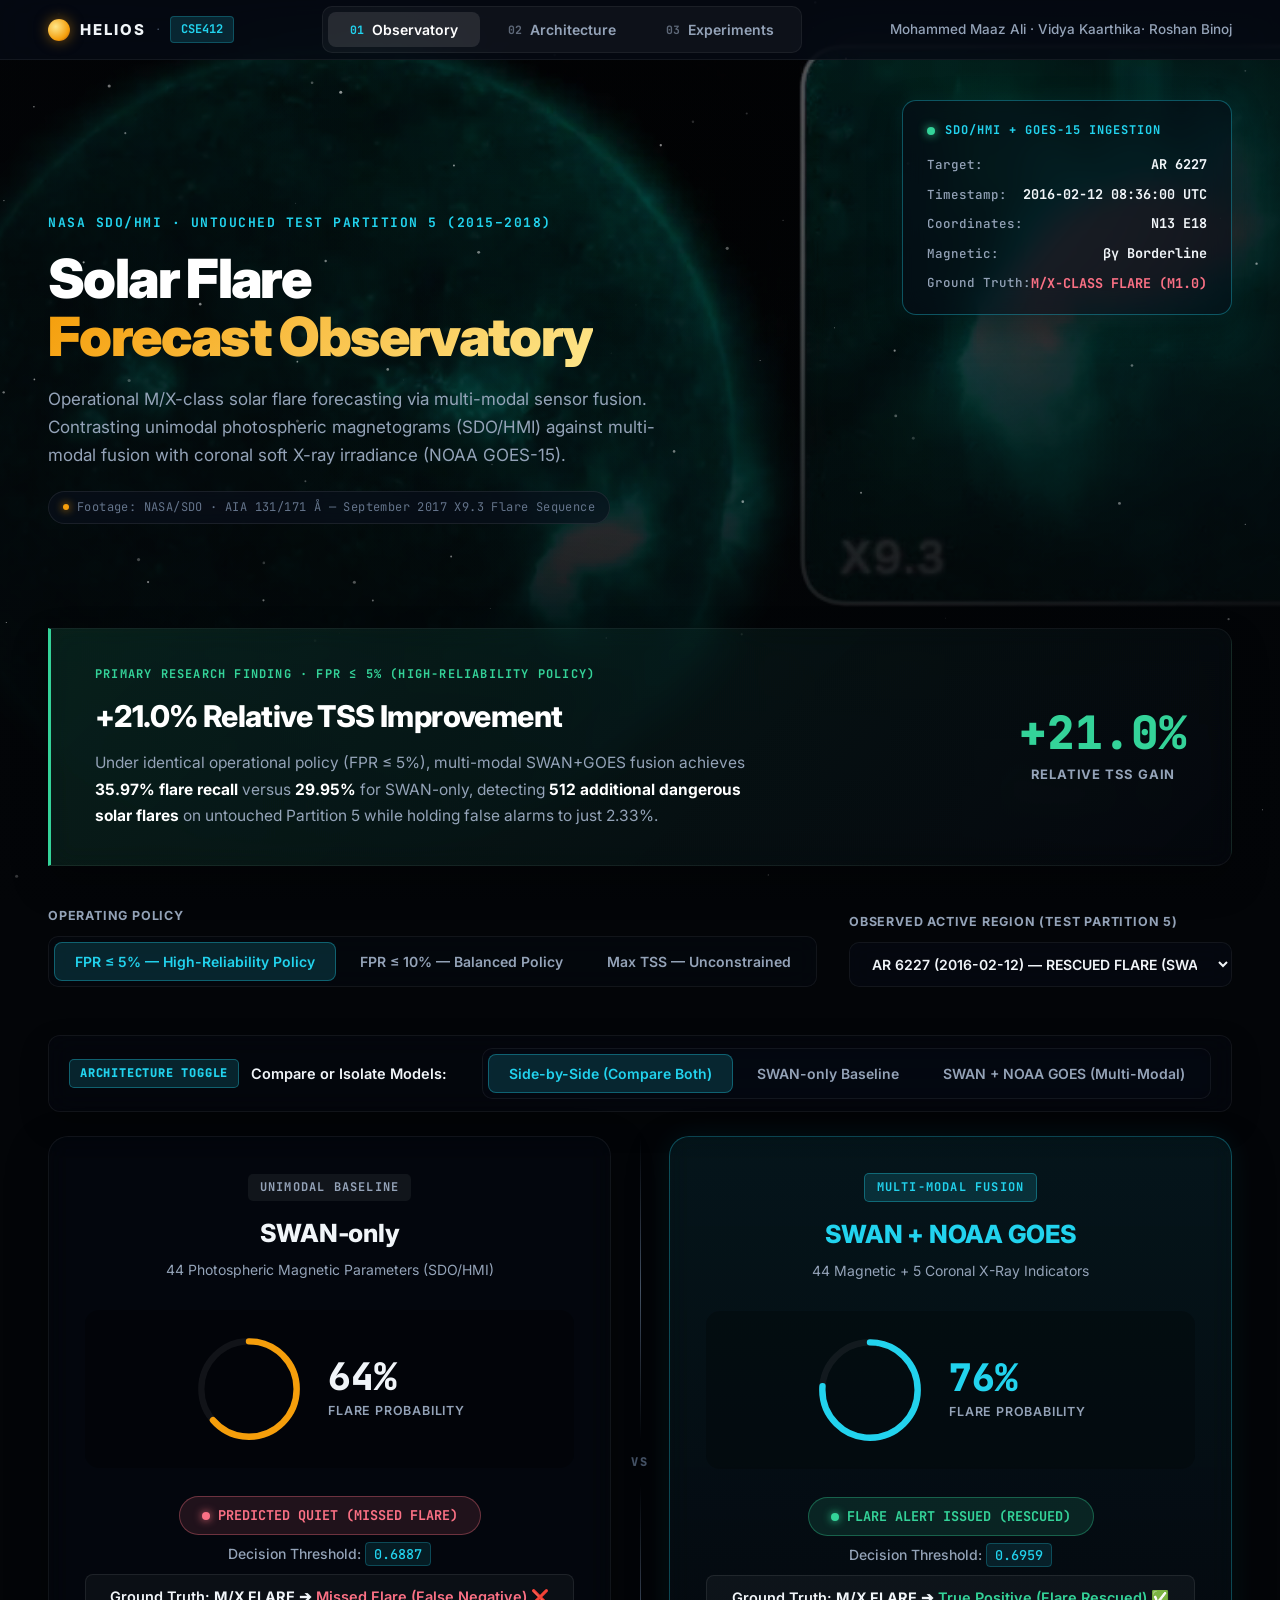
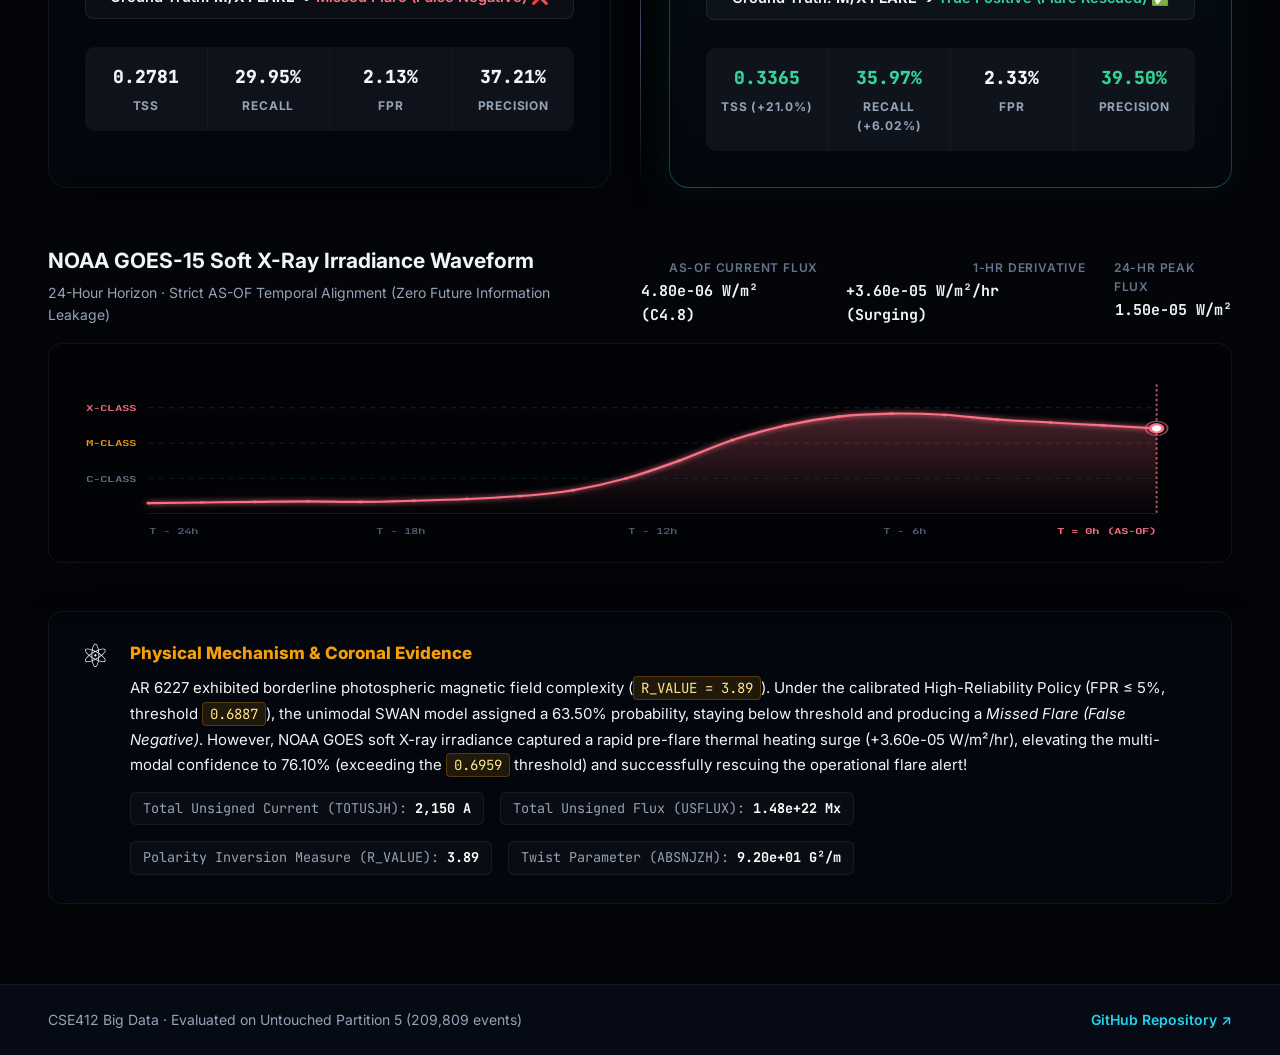
==== commit 4a7acb3e: "fix(dashboard): reposition hero footage attribution into non-overlapping metadata pill" ====
--- a/index.html
+++ b/index.html
@@ -105,7 +105,7 @@
               X-ray irradiance (NOAA GOES-15).
             </p>
             <div class="hero-attribution">
-              Footage: NASA/SDO · AIA 131/171 Å — September 2017 X9.3 Flare Sequence
+              <span class="attr-dot"></span> Footage: NASA/SDO · AIA 131/171 Å — September 2017 X9.3 Flare Sequence
             </div>
           </div>
         </div>
@@ -523,7 +523,7 @@
 
   <!-- FOOTER -->
   <footer class="site-footer">
-    <span>CSE412 Big Data Analytics · Evaluated on Untouched Partition 5 (209,809 events)</span>
+    <span>CSE412 Big Data · Evaluated on Untouched Partition 5 (209,809 events)</span>
     <a href="https://github.com/MaazAli-commits/large-scale-solar-flare-detection" target="_blank"
       class="footer-gh">GitHub Repository ↗</a>
   </footer>
--- a/style.css
+++ b/style.css
@@ -293,13 +293,30 @@
 }
 
 .hero-attribution {
-  position: absolute;
-  bottom: 16px;
-  right: 48px;
+  display: inline-flex;
+  align-items: center;
+  gap: 8px;
+  margin-top: 22px;
   font-family: var(--mono);
   font-size: 12px;
   color: var(--text-3);
-  letter-spacing: 0.5px;
+  letter-spacing: 0.4px;
+  padding: 6px 14px;
+  background: rgba(10, 16, 28, 0.65);
+  border: 1px solid rgba(255, 255, 255, 0.08);
+  border-radius: 20px;
+  backdrop-filter: blur(10px);
+  -webkit-backdrop-filter: blur(10px);
+  width: fit-content;
+}
+
+.hero-attribution .attr-dot {
+  width: 6px;
+  height: 6px;
+  border-radius: 50%;
+  background: var(--amber);
+  box-shadow: 0 0 8px var(--amber);
+  flex-shrink: 0;
 }
 
 /* ── Live Observatory Telemetry HUD ── */
